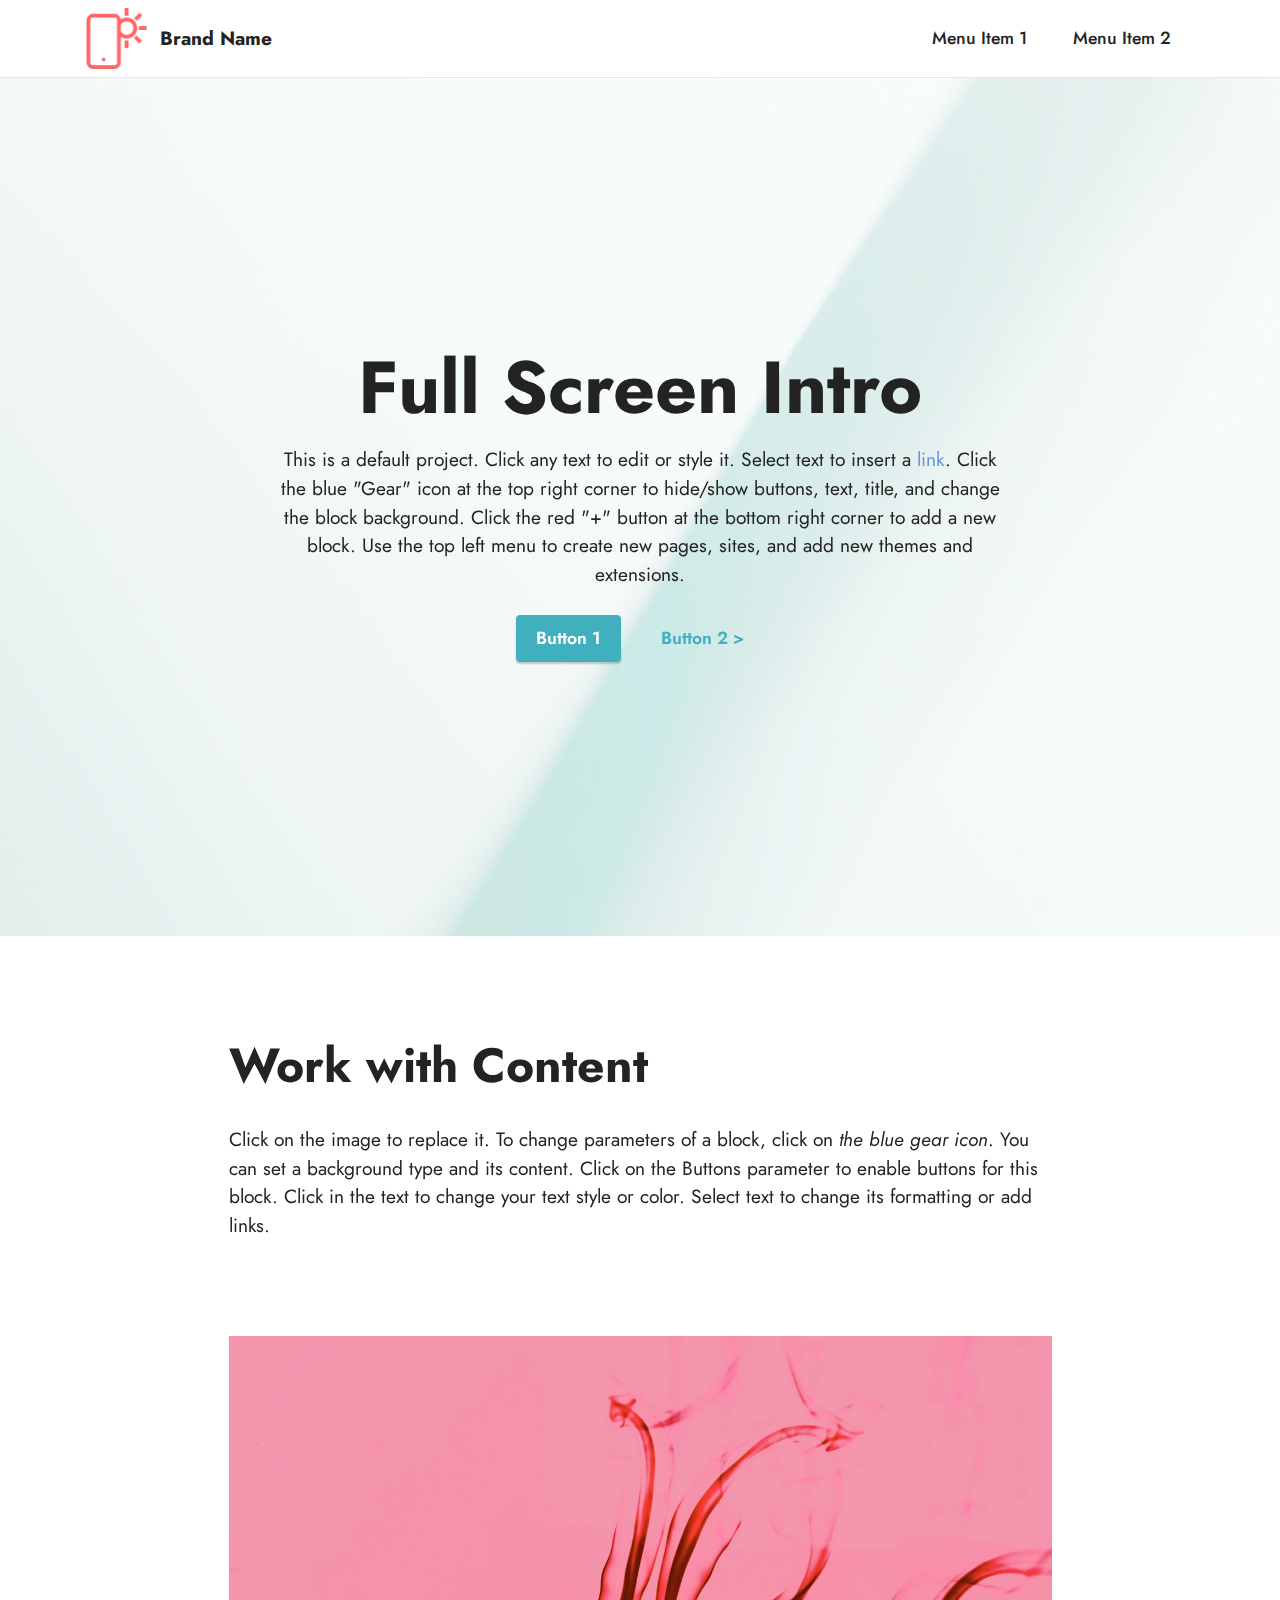
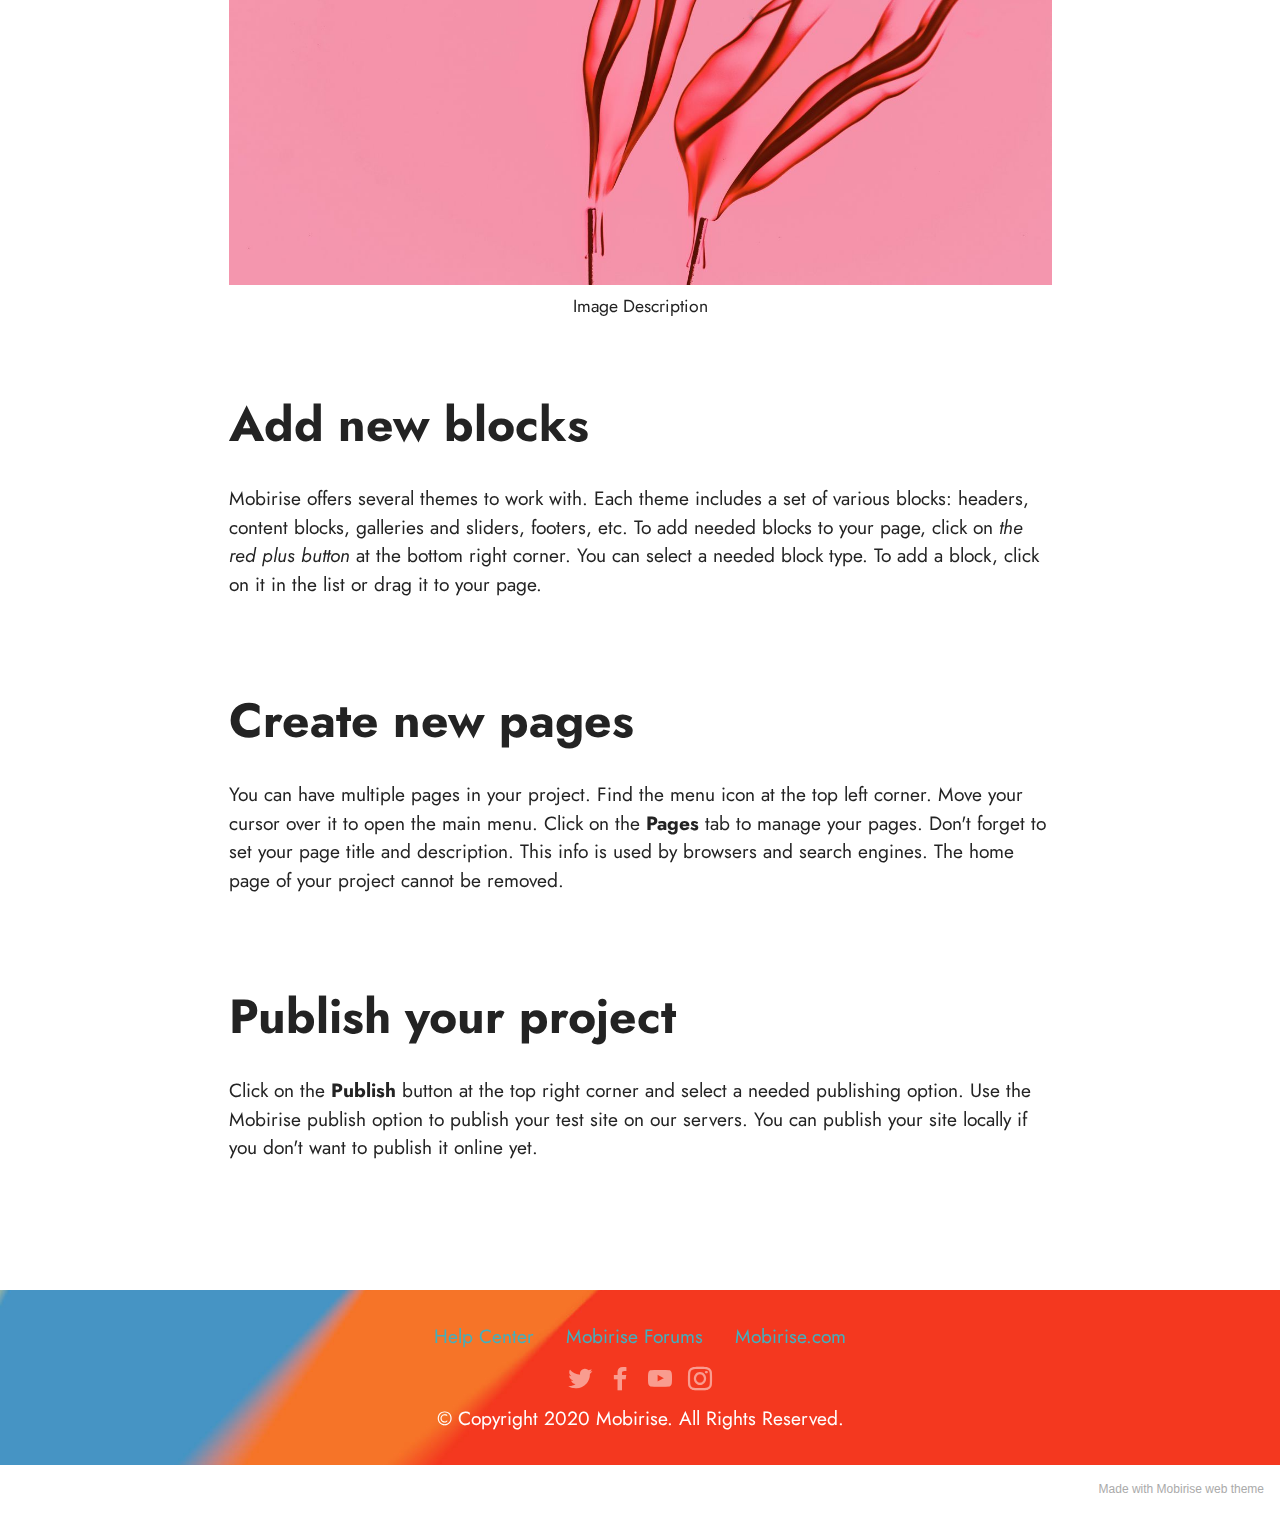
==== index.html @ 316ddb57 "1st" ====
<!DOCTYPE html>
<html  >
<head>
  <!-- Site made with Mobirise Website Builder v5.1.4, https://mobirise.com -->
  <meta charset="UTF-8">
  <meta http-equiv="X-UA-Compatible" content="IE=edge">
  <meta name="generator" content="Mobirise v5.1.4, mobirise.com">
  <meta name="viewport" content="width=device-width, initial-scale=1, minimum-scale=1">
  <link rel="shortcut icon" href="assets/images/logo.png" type="image/x-icon">
  <meta name="description" content="">
  
  
  <title>Home</title>
  <link rel="stylesheet" href="assets/tether/tether.min.css">
  <link rel="stylesheet" href="assets/bootstrap/css/bootstrap.min.css">
  <link rel="stylesheet" href="assets/bootstrap/css/bootstrap-grid.min.css">
  <link rel="stylesheet" href="assets/bootstrap/css/bootstrap-reboot.min.css">
  <link rel="stylesheet" href="assets/dropdown/css/style.css">
  <link rel="stylesheet" href="assets/socicon/css/styles.css">
  <link rel="stylesheet" href="assets/theme/css/style.css">
  <link rel="preload" as="style" href="assets/mobirise/css/mbr-additional.css"><link rel="stylesheet" href="assets/mobirise/css/mbr-additional.css" type="text/css">
  
  
  
  
</head>
<body>
  
  <section class="menu cid-s48OLK6784" once="menu" id="menu1-h">
    
    <nav class="navbar navbar-dropdown navbar-fixed-top navbar-expand-lg">
        <div class="container">
            <div class="navbar-brand">
                <span class="navbar-logo">
                    <a href="https://mobiri.se">
                        <img src="assets/images/logo.png" alt="Mobirise" style="height: 3.8rem;">
                    </a>
                </span>
                <span class="navbar-caption-wrap"><a class="navbar-caption text-black display-7" href="https://mobiri.se">Brand Name</a></span>
            </div>
            <button class="navbar-toggler" type="button" data-toggle="collapse" data-target="#navbarSupportedContent" aria-controls="navbarNavAltMarkup" aria-expanded="false" aria-label="Toggle navigation">
                <div class="hamburger">
                    <span></span>
                    <span></span>
                    <span></span>
                    <span></span>
                </div>
            </button>
            <div class="collapse navbar-collapse" id="navbarSupportedContent">
                <ul class="navbar-nav nav-dropdown nav-right" data-app-modern-menu="true"><li class="nav-item"><a class="nav-link link text-black display-4" href="https://mobirise.com">Menu Item 1</a></li>
                    <li class="nav-item"><a class="nav-link link text-black display-4" href="https://mobirise.com">
                            Menu Item 2</a></li></ul>
                
                
            </div>
        </div>
    </nav>

</section>

<section class="header1 cid-s48MCQYojq mbr-fullscreen mbr-parallax-background" id="header1-f">

    

    <div class="mbr-overlay" style="opacity: 0.8; background-color: rgb(255, 255, 255);"></div>

    <div class="align-center container">
        <div class="row justify-content-center">
            <div class="col-12 col-lg-8">
                <h1 class="mbr-section-title mbr-fonts-style mb-3 display-1"><strong>Full Screen Intro</strong></h1>
                
                <p class="mbr-text mbr-fonts-style display-7">This is a default project. Click any text to edit or style it. Select text to insert a <a href="http://mobirise.com">link</a>. Click the blue "Gear" icon at the top right corner to hide/show buttons, text, title, and change the block background. Click the red "+" button at the bottom right corner to add a new block. Use the top left menu to create new pages, sites, and add new themes and extensions.</p>
                <div class="mbr-section-btn mt-3"><a class="btn btn-success display-4" href="https://mobirise.com">Button 1</a> <a class="btn btn-success-outline display-4" href="https://mobirise.com">Button 2 &gt;</a></div>
            </div>
        </div>
    </div>
</section>

<section class="content1 cid-s48udlf8KU" id="content1-8">
    
    <div class="container">
        <div class="row justify-content-center">
            <div class="title col-12 col-md-9">
                <h3 class="mbr-section-title mbr-fonts-style align-center mb-4 display-2"><strong>Work with Content</strong></h3>
                <h4 class="mbr-section-subtitle align-center mbr-fonts-style mb-4 display-7">Click on the image to replace it. To change parameters of a block, click on <em>the blue gear icon</em>. You can set a background type and its content. Click on the Buttons parameter to enable buttons for this block. Click in the text to change your text style or color. Select text to change its formatting or add links.</h4>
                
            </div>
        </div>
    </div>
</section>

<section class="image3 cid-s48upRUlSD" id="image3-9">
    

    

    <div class="container">
        <div class="row justify-content-center">
            <div class="col-12 col-lg-9">
                <div class="image-wrapper">
                    <img src="assets/images/6.jpg" alt="Mobirise">
                    <p class="mbr-description mbr-fonts-style mt-2 align-center display-4">
                        Image Description</p>
                </div>
            </div>
        </div>
    </div>
</section>

<section class="content1 cid-s48vaXqeL6" id="content1-b">
    
    <div class="container">
        <div class="row justify-content-center">
            <div class="title col-12 col-md-9">
                <h3 class="mbr-section-title mbr-fonts-style align-center mb-4 display-2"><strong>Add new blocks</strong></h3>
                <h4 class="mbr-section-subtitle align-center mbr-fonts-style mb-4 display-7">Mobirise offers several themes to work with. Each theme includes a set of various blocks: headers, content blocks, galleries and sliders, footers, etc. To add needed blocks to your page, click on <em>the red plus button </em>at the bottom right corner. You can select a needed block type. To add a block, click on it in the list or drag it to your page.</h4>
                
            </div>
        </div>
    </div>
</section>

<section class="content1 cid-s48vnjULo4" id="content1-c">
    
    <div class="container">
        <div class="row justify-content-center">
            <div class="title col-12 col-md-9">
                <h3 class="mbr-section-title mbr-fonts-style align-center mb-4 display-2"><strong>Create new pages</strong></h3>
                <h4 class="mbr-section-subtitle align-center mbr-fonts-style mb-4 display-7">You can have multiple pages in your project. Find the menu icon at the top left corner. Move your cursor over it to open the main menu. Click on the <strong>Pages </strong>tab to manage your pages. Don't forget to set your page title and description. This info is used by browsers and search engines. The home page of your project cannot be removed.</h4>
                
            </div>
        </div>
    </div>
</section>

<section class="content1 cid-s48vrXhP0J" id="content1-d">
    
    <div class="container">
        <div class="row justify-content-center">
            <div class="title col-12 col-md-9">
                <h3 class="mbr-section-title mbr-fonts-style align-center mb-4 display-2"><strong>Publish your project
</strong></h3>
                <h4 class="mbr-section-subtitle align-center mbr-fonts-style mb-4 display-7">Click on the <strong>Publish </strong>button at the top right corner and select a needed publishing option. Use the Mobirise publish option to publish your test site on our servers. You can publish your site locally if you don't want to publish it online yet.</h4>
                
            </div>
        </div>
    </div>
</section>

<section class="footer3 cid-s48P1Icc8J" once="footers" id="footer3-i">

    

    

    <div class="container">
        <div class="media-container-row align-center mbr-white">
            <div class="row row-links">
                <ul class="foot-menu">
                    
                    
                    
                    
                    
                <li class="foot-menu-item mbr-fonts-style display-7"><a href="https://mobirise.com/help/" class="text-success">Help Center</a></li><li class="foot-menu-item mbr-fonts-style display-7"><a href="http://forums.mobirise.com/" class="text-success">Mobirise Forums</a></li><li class="foot-menu-item mbr-fonts-style display-7"><a href="https://mobirise.com/" class="text-success">Mobirise.com</a></li></ul>
            </div>
            <div class="row social-row">
                <div class="social-list align-right pb-2">
                    
                    
                    
                    
                    
                    
                <div class="soc-item">
                        <a href="https://twitter.com/mobirise" target="_blank">
                            <span class="socicon-twitter socicon mbr-iconfont mbr-iconfont-social"></span>
                        </a>
                    </div><div class="soc-item">
                        <a href="https://www.facebook.com/pages/Mobirise/1616226671953247" target="_blank">
                            <span class="socicon-facebook socicon mbr-iconfont mbr-iconfont-social"></span>
                        </a>
                    </div><div class="soc-item">
                        <a href="https://www.youtube.com/c/mobirise" target="_blank">
                            <span class="socicon-youtube socicon mbr-iconfont mbr-iconfont-social"></span>
                        </a>
                    </div><div class="soc-item">
                        <a href="https://instagram.com/mobirise" target="_blank">
                            <span class="mbr-iconfont mbr-iconfont-social socicon-instagram socicon"></span>
                        </a>
                    </div></div>
            </div>
            <div class="row row-copirayt">
                <p class="mbr-text mb-0 mbr-fonts-style mbr-white align-center display-7">
                    © Copyright 2020 Mobirise. All Rights Reserved.
                </p>
            </div>
        </div>
    </div>
</section><section style="background-color: #fff; font-family: -apple-system, BlinkMacSystemFont, 'Segoe UI', 'Roboto', 'Helvetica Neue', Arial, sans-serif; color:#aaa; font-size:12px; padding: 0; align-items: center; display: flex;"><a href="https://mobirise.site/d" style="flex: 1 1; height: 3rem; padding-left: 1rem;"></a><p style="flex: 0 0 auto; margin:0; padding-right:1rem;"><a href="https://mobirise.site/t" style="color:#aaa;">Made</a> with Mobirise web theme</p></section><script src="assets/web/assets/jquery/jquery.min.js"></script>  <script src="assets/popper/popper.min.js"></script>  <script src="assets/tether/tether.min.js"></script>  <script src="assets/bootstrap/js/bootstrap.min.js"></script>  <script src="assets/smoothscroll/smooth-scroll.js"></script>  <script src="assets/parallax/jarallax.min.js"></script>  <script src="assets/dropdown/js/nav-dropdown.js"></script>  <script src="assets/dropdown/js/navbar-dropdown.js"></script>  <script src="assets/touchswipe/jquery.touch-swipe.min.js"></script>  <script src="assets/theme/js/script.js"></script>  
  
  
</body>
</html>
---- assets/dropdown/css/style.css ----
.navbar-dropdown {
  left: 0;
  padding: 0;
  position: absolute;
  right: 0;
  top: 0;
  transition: all 0.45s ease;
  z-index: 1030;
  background: #282828; }
  .navbar-dropdown .navbar-logo {
    margin-right: 0.8rem;
    transition: margin 0.3s ease-in-out;
    vertical-align: middle; }
    .navbar-dropdown .navbar-logo img {
      height: 3.125rem;
      transition: all 0.3s ease-in-out; }
    .navbar-dropdown .navbar-logo.mbr-iconfont {
      font-size: 3.125rem;
      line-height: 3.125rem; }
  .navbar-dropdown .navbar-caption {
    font-weight: 700;
    white-space: normal;
    vertical-align: -4px;
    line-height: 3.125rem !important; }
    .navbar-dropdown .navbar-caption, .navbar-dropdown .navbar-caption:hover {
      color: inherit;
      text-decoration: none; }
  .navbar-dropdown .mbr-iconfont + .navbar-caption {
    vertical-align: -1px; }
  .navbar-dropdown.navbar-fixed-top {
    position: fixed; }
  .navbar-dropdown .navbar-brand span {
    vertical-align: -4px; }
  .navbar-dropdown.bg-color.transparent {
    background: none; }
  .navbar-dropdown.navbar-short .navbar-brand {
    padding: 0.625rem 0; }
    .navbar-dropdown.navbar-short .navbar-brand span {
      vertical-align: -1px; }
  .navbar-dropdown.navbar-short .navbar-caption {
    line-height: 2.375rem !important;
    vertical-align: -2px; }
  .navbar-dropdown.navbar-short .navbar-logo {
    margin-right: 0.5rem; }
    .navbar-dropdown.navbar-short .navbar-logo img {
      height: 2.375rem; }
    .navbar-dropdown.navbar-short .navbar-logo.mbr-iconfont {
      font-size: 2.375rem;
      line-height: 2.375rem; }
  .navbar-dropdown.navbar-short .mbr-table-cell {
    height: 3.625rem; }
  .navbar-dropdown .navbar-close {
    left: 0.6875rem;
    position: fixed;
    top: 0.75rem;
    z-index: 1000; }
  .navbar-dropdown .hamburger-icon {
    content: "";
    display: inline-block;
    vertical-align: middle;
    width: 16px;
    -webkit-box-shadow: 0 -6px 0 1px #282828,0 0 0 1px #282828,0 6px 0 1px #282828;
    -moz-box-shadow: 0 -6px 0 1px #282828,0 0 0 1px #282828,0 6px 0 1px #282828;
    box-shadow: 0 -6px 0 1px #282828,0 0 0 1px #282828,0 6px 0 1px #282828; }

.dropdown-menu .dropdown-toggle[data-toggle="dropdown-submenu"]::after {
  border-bottom: 0.35em solid transparent;
  border-left: 0.35em solid;
  border-right: 0;
  border-top: 0.35em solid transparent;
  margin-left: 0.3rem; }

.dropdown-menu .dropdown-item:focus {
  outline: 0; }

.nav-dropdown {
  font-size: 0.75rem;
  font-weight: 500;
  height: auto !important; }
  .nav-dropdown .nav-btn {
    padding-left: 1rem; }
  .nav-dropdown .link {
    margin: .667em 1.667em;
    font-weight: 500;
    padding: 0;
    transition: color .2s ease-in-out; }
    .nav-dropdown .link.dropdown-toggle {
      margin-right: 2.583em; }
      .nav-dropdown .link.dropdown-toggle::after {
        margin-left: .25rem;
        border-top: 0.35em solid;
        border-right: 0.35em solid transparent;
        border-left: 0.35em solid transparent;
        border-bottom: 0; }
      .nav-dropdown .link.dropdown-toggle[aria-expanded="true"] {
        margin: 0;
        padding: 0.667em 3.263em  0.667em 1.667em; }
  .nav-dropdown .link::after,
  .nav-dropdown .dropdown-item::after {
    color: inherit; }
  .nav-dropdown .btn {
    font-size: 0.75rem;
    font-weight: 700;
    letter-spacing: 0;
    margin-bottom: 0;
    padding-left: 1.25rem;
    padding-right: 1.25rem; }
  .nav-dropdown .dropdown-menu {
    border-radius: 0;
    border: 0;
    left: 0;
    margin: 0;
    padding-bottom: 1.25rem;
    padding-top: 1.25rem;
    position: relative; }
  .nav-dropdown .dropdown-submenu {
    margin-left: 0.125rem;
    top: 0; }
  .nav-dropdown .dropdown-item {
    font-weight: 500;
    line-height: 2;
    padding: 0.3846em 4.615em 0.3846em 1.5385em;
    position: relative;
    transition: color .2s ease-in-out, background-color .2s ease-in-out; }
    .nav-dropdown .dropdown-item::after {
      margin-top: -0.3077em;
      position: absolute;
      right: 1.1538em;
      top: 50%; }
    .nav-dropdown .dropdown-item:focus, .nav-dropdown .dropdown-item:hover {
      background: none; }

@media (max-width: 767px) {
  .nav-dropdown.navbar-toggleable-sm {
    bottom: 0;
    display: none;
    left: 0;
    overflow-x: hidden;
    position: fixed;
    top: 0;
    transform: translateX(-100%);
    -ms-transform: translateX(-100%);
    -webkit-transform: translateX(-100%);
    width: 18.75rem;
    z-index: 999; } }
.nav-dropdown.navbar-toggleable-xl {
  bottom: 0;
  display: none;
  left: 0;
  overflow-x: hidden;
  position: fixed;
  top: 0;
  transform: translateX(-100%);
  -ms-transform: translateX(-100%);
  -webkit-transform: translateX(-100%);
  width: 18.75rem;
  z-index: 999; }

.nav-dropdown-sm {
  display: block !important;
  overflow-x: hidden;
  overflow: auto;
  padding-top: 3.875rem; }
  .nav-dropdown-sm::after {
    content: "";
    display: block;
    height: 3rem;
    width: 100%; }
  .nav-dropdown-sm.collapse.in ~ .navbar-close {
    display: block !important; }
  .nav-dropdown-sm.collapsing, .nav-dropdown-sm.collapse.in {
    transform: translateX(0);
    -ms-transform: translateX(0);
    -webkit-transform: translateX(0);
    transition: all 0.25s ease-out;
    -webkit-transition: all 0.25s ease-out;
    background: #282828; }
  .nav-dropdown-sm.collapsing[aria-expanded="false"] {
    transform: translateX(-100%);
    -ms-transform: translateX(-100%);
    -webkit-transform: translateX(-100%); }
  .nav-dropdown-sm .nav-item {
    display: block;
    margin-left: 0 !important;
    padding-left: 0; }
  .nav-dropdown-sm .link,
  .nav-dropdown-sm .dropdown-item {
    border-top: 1px dotted rgba(255, 255, 255, 0.1);
    font-size: 0.8125rem;
    line-height: 1.6;
    margin: 0 !important;
    padding: 0.875rem 2.4rem 0.875rem 1.5625rem !important;
    position: relative;
    white-space: normal; }
    .nav-dropdown-sm .link:focus, .nav-dropdown-sm .link:hover,
    .nav-dropdown-sm .dropdown-item:focus,
    .nav-dropdown-sm .dropdown-item:hover {
      background: rgba(0, 0, 0, 0.2) !important;
      color: #c0a375; }
  .nav-dropdown-sm .nav-btn {
    position: relative;
    padding: 1.5625rem 1.5625rem 0 1.5625rem; }
    .nav-dropdown-sm .nav-btn::before {
      border-top: 1px dotted rgba(255, 255, 255, 0.1);
      content: "";
      left: 0;
      position: absolute;
      top: 0;
      width: 100%; }
    .nav-dropdown-sm .nav-btn + .nav-btn {
      padding-top: 0.625rem; }
      .nav-dropdown-sm .nav-btn + .nav-btn::before {
        display: none; }
  .nav-dropdown-sm .btn {
    padding: 0.625rem 0; }
  .nav-dropdown-sm .dropdown-toggle[data-toggle="dropdown-submenu"]::after {
    margin-left: .25rem;
    border-top: 0.35em solid;
    border-right: 0.35em solid transparent;
    border-left: 0.35em solid transparent;
    border-bottom: 0; }
  .nav-dropdown-sm .dropdown-toggle[data-toggle="dropdown-submenu"][aria-expanded="true"]::after {
    border-top: 0;
    border-right: 0.35em solid transparent;
    border-left: 0.35em solid transparent;
    border-bottom: 0.35em solid; }
  .nav-dropdown-sm .dropdown-menu {
    margin: 0;
    padding: 0;
    position: relative;
    top: 0;
    left: 0;
    width: 100%;
    border: 0;
    float: none;
    border-radius: 0;
    background: none; }
  .nav-dropdown-sm .dropdown-submenu {
    left: 100%;
    margin-left: 0.125rem;
    margin-top: -1.25rem;
    top: 0; }

.navbar-toggleable-sm .nav-dropdown .dropdown-menu {
  position: absolute; }

.navbar-toggleable-sm .nav-dropdown .dropdown-submenu {
  left: 100%;
  margin-left: 0.125rem;
  margin-top: -1.25rem;
  top: 0; }

.navbar-toggleable-sm.opened .nav-dropdown .dropdown-menu {
  position: relative; }

.navbar-toggleable-sm.opened .nav-dropdown .dropdown-submenu {
  left: 0;
  margin-left: 00rem;
  margin-top: 0rem;
  top: 0; }

.is-builder .nav-dropdown.collapsing {
  transition: none !important; }

/*# sourceMappingURL=style.css.map */
---- assets/socicon/css/styles.css ----
@charset "UTF-8";

@font-face {
  font-family: 'Socicon';
  src:  url('../fonts/socicon.eot');
  src:  url('../fonts/socicon.eot?#iefix') format('embedded-opentype'),
    url('../fonts/socicon.woff2') format('woff2'),
    url('../fonts/socicon.ttf') format('truetype'),
    url('../fonts/socicon.woff') format('woff'),
    url('../fonts/socicon.svg#socicon') format('svg');
  font-weight: normal;
  font-style: normal;
}

[data-icon]:before {
  font-family: "socicon" !important;
  content: attr(data-icon);
  font-style: normal !important;
  font-weight: normal !important;
  font-variant: normal !important;
  text-transform: none !important;
  speak: none;
  line-height: 1;
  -webkit-font-smoothing: antialiased;
  -moz-osx-font-smoothing: grayscale;
}

[class^="socicon-"], [class*=" socicon-"] {
  /* use !important to prevent issues with browser extensions that change fonts */
  font-family: 'Socicon' !important;
  speak: none;
  font-style: normal;
  font-weight: normal;
  font-variant: normal;
  text-transform: none;
  line-height: 1;

  /* Better Font Rendering =========== */
  -webkit-font-smoothing: antialiased;
  -moz-osx-font-smoothing: grayscale;
}

.socicon-eitaa:before {
  content: "\e97c";
}
.socicon-soroush:before {
  content: "\e97d";
}
.socicon-bale:before {
  content: "\e97e";
}
.socicon-zazzle:before {
  content: "\e97b";
}
.socicon-society6:before {
  content: "\e97a";
}
.socicon-redbubble:before {
  content: "\e979";
}
.socicon-avvo:before {
  content: "\e978";
}
.socicon-stitcher:before {
  content: "\e977";
}
.socicon-googlehangouts:before {
  content: "\e974";
}
.socicon-dlive:before {
  content: "\e975";
}
.socicon-vsco:before {
  content: "\e976";
}
.socicon-flipboard:before {
  content: "\e973";
}
.socicon-ubuntu:before {
  content: "\e958";
}
.socicon-artstation:before {
  content: "\e959";
}
.socicon-invision:before {
  content: "\e95a";
}
.socicon-torial:before {
  content: "\e95b";
}
.socicon-collectorz:before {
  content: "\e95c";
}
.socicon-seenthis:before {
  content: "\e95d";
}
.socicon-googleplaymusic:before {
  content: "\e95e";
}
.socicon-debian:before {
  content: "\e95f";
}
.socicon-filmfreeway:before {
  content: "\e960";
}
.socicon-gnome:before {
  content: "\e961";
}
.socicon-itchio:before {
  content: "\e962";
}
.socicon-jamendo:before {
  content: "\e963";
}
.socicon-mix:before {
  content: "\e964";
}
.socicon-sharepoint:before {
  content: "\e965";
}
.socicon-tinder:before {
  content: "\e966";
}
.socicon-windguru:before {
  content: "\e967";
}
.socicon-cdbaby:before {
  content: "\e968";
}
.socicon-elementaryos:before {
  content: "\e969";
}
.socicon-stage32:before {
  content: "\e96a";
}
.socicon-tiktok:before {
  content: "\e96b";
}
.socicon-gitter:before {
  content: "\e96c";
}
.socicon-letterboxd:before {
  content: "\e96d";
}
.socicon-threema:before {
  content: "\e96e";
}
.socicon-splice:before {
  content: "\e96f";
}
.socicon-metapop:before {
  content: "\e970";
}
.socicon-naver:before {
  content: "\e971";
}
.socicon-remote:before {
  content: "\e972";
}
.socicon-internet:before {
  content: "\e957";
}
.socicon-moddb:before {
  content: "\e94b";
}
.socicon-indiedb:before {
  content: "\e94c";
}
.socicon-traxsource:before {
  content: "\e94d";
}
.socicon-gamefor:before {
  content: "\e94e";
}
.socicon-pixiv:before {
  content: "\e94f";
}
.socicon-myanimelist:before {
  content: "\e950";
}
.socicon-blackberry:before {
  content: "\e951";
}
.socicon-wickr:before {
  content: "\e952";
}
.socicon-spip:before {
  content: "\e953";
}
.socicon-napster:before {
  content: "\e954";
}
.socicon-beatport:before {
  content: "\e955";
}
.socicon-hackerone:before {
  content: "\e956";
}
.socicon-hackernews:before {
  content: "\e946";
}
.socicon-smashwords:before {
  content: "\e947";
}
.socicon-kobo:before {
  content: "\e948";
}
.socicon-bookbub:before {
  content: "\e949";
}
.socicon-mailru:before {
  content: "\e94a";
}
.socicon-gitlab:before {
  content: "\e945";
}
.socicon-instructables:before {
  content: "\e944";
}
.socicon-portfolio:before {
  content: "\e943";
}
.socicon-codered:before {
  content: "\e940";
}
.socicon-origin:before {
  content: "\e941";
}
.socicon-nextdoor:before {
  content: "\e942";
}
.socicon-udemy:before {
  content: "\e93f";
}
.socicon-livemaster:before {
  content: "\e93e";
}
.socicon-crunchbase:before {
  content: "\e93b";
}
.socicon-homefy:before {
  content: "\e93c";
}
.socicon-calendly:before {
  content: "\e93d";
}
.socicon-realtor:before {
  content: "\e90f";
}
.socicon-tidal:before {
  content: "\e910";
}
.socicon-qobuz:before {
  content: "\e911";
}
.socicon-natgeo:before {
  content: "\e912";
}
.socicon-mastodon:before {
  content: "\e913";
}
.socicon-unsplash:before {
  content: "\e914";
}
.socicon-homeadvisor:before {
  content: "\e915";
}
.socicon-angieslist:before {
  content: "\e916";
}
.socicon-codepen:before {
  content: "\e917";
}
.socicon-slack:before {
  content: "\e918";
}
.socicon-openaigym:before {
  content: "\e919";
}
.socicon-logmein:before {
  content: "\e91a";
}
.socicon-fiverr:before {
  content: "\e91b";
}
.socicon-gotomeeting:before {
  content: "\e91c";
}
.socicon-aliexpress:before {
  content: "\e91d";
}
.socicon-guru:before {
  content: "\e91e";
}
.socicon-appstore:before {
  content: "\e91f";
}
.socicon-homes:before {
  content: "\e920";
}
.socicon-zoom:before {
  content: "\e921";
}
.socicon-alibaba:before {
  content: "\e922";
}
.socicon-craigslist:before {
  content: "\e923";
}
.socicon-wix:before {
  content: "\e924";
}
.socicon-redfin:before {
  content: "\e925";
}
.socicon-googlecalendar:before {
  content: "\e926";
}
.socicon-shopify:before {
  content: "\e927";
}
.socicon-freelancer:before {
  content: "\e928";
}
.socicon-seedrs:before {
  content: "\e929";
}
.socicon-bing:before {
  content: "\e92a";
}
.socicon-doodle:before {
  content: "\e92b";
}
.socicon-bonanza:before {
  content: "\e92c";
}
.socicon-squarespace:before {
  content: "\e92d";
}
.socicon-toptal:before {
  content: "\e92e";
}
.socicon-gust:before {
  content: "\e92f";
}
.socicon-ask:before {
  content: "\e930";
}
.socicon-trulia:before {
  content: "\e931";
}
.socicon-loomly:before {
  content: "\e932";
}
.socicon-ghost:before {
  content: "\e933";
}
.socicon-upwork:before {
  content: "\e934";
}
.socicon-fundable:before {
  content: "\e935";
}
.socicon-booking:before {
  content: "\e936";
}
.socicon-googlemaps:before {
  content: "\e937";
}
.socicon-zillow:before {
  content: "\e938";
}
.socicon-niconico:before {
  content: "\e939";
}
.socicon-toneden:before {
  content: "\e93a";
}
.socicon-augment:before {
  content: "\e908";
}
.socicon-bitbucket:before {
  content: "\e909";
}
.socicon-fyuse:before {
  content: "\e90a";
}
.socicon-yt-gaming:before {
  content: "\e90b";
}
.socicon-sketchfab:before {
  content: "\e90c";
}
.socicon-mobcrush:before {
  content: "\e90d";
}
.socicon-microsoft:before {
  content: "\e90e";
}
.socicon-pandora:before {
  content: "\e907";
}
.socicon-messenger:before {
  content: "\e906";
}
.socicon-gamewisp:before {
  content: "\e905";
}
.socicon-bloglovin:before {
  content: "\e904";
}
.socicon-tunein:before {
  content: "\e903";
}
.socicon-gamejolt:before {
  content: "\e901";
}
.socicon-trello:before {
  content: "\e902";
}
.socicon-spreadshirt:before {
  content: "\e900";
}
.socicon-500px:before {
  content: "\e000";
}
.socicon-8tracks:before {
  content: "\e001";
}
.socicon-airbnb:before {
  content: "\e002";
}
.socicon-alliance:before {
  content: "\e003";
}
.socicon-amazon:before {
  content: "\e004";
}
.socicon-amplement:before {
  content: "\e005";
}
.socicon-android:before {
  content: "\e006";
}
.socicon-angellist:before {
  content: "\e007";
}
.socicon-apple:before {
  content: "\e008";
}
.socicon-appnet:before {
  content: "\e009";
}
.socicon-baidu:before {
  content: "\e00a";
}
.socicon-bandcamp:before {
  content: "\e00b";
}
.socicon-battlenet:before {
  content: "\e00c";
}
.socicon-mixer:before {
  content: "\e00d";
}
.socicon-bebee:before {
  content: "\e00e";
}
.socicon-bebo:before {
  content: "\e00f";
}
.socicon-behance:before {
  content: "\e010";
}
.socicon-blizzard:before {
  content: "\e011";
}
.socicon-blogger:before {
  content: "\e012";
}
.socicon-buffer:before {
  content: "\e013";
}
.socicon-chrome:before {
  content: "\e014";
}
.socicon-coderwall:before {
  content: "\e015";
}
.socicon-curse:before {
  content: "\e016";
}
.socicon-dailymotion:before {
  content: "\e017";
}
.socicon-deezer:before {
  content: "\e018";
}
.socicon-delicious:before {
  content: "\e019";
}
.socicon-deviantart:before {
  content: "\e01a";
}
.socicon-diablo:before {
  content: "\e01b";
}
.socicon-digg:before {
  content: "\e01c";
}
.socicon-discord:before {
  content: "\e01d";
}
.socicon-disqus:before {
  content: "\e01e";
}
.socicon-douban:before {
  content: "\e01f";
}
.socicon-draugiem:before {
  content: "\e020";
}
.socicon-dribbble:before {
  content: "\e021";
}
.socicon-drupal:before {
  content: "\e022";
}
.socicon-ebay:before {
  content: "\e023";
}
.socicon-ello:before {
  content: "\e024";
}
.socicon-endomodo:before {
  content: "\e025";
}
.socicon-envato:before {
  content: "\e026";
}
.socicon-etsy:before {
  content: "\e027";
}
.socicon-facebook:before {
  content: "\e028";
}
.socicon-feedburner:before {
  content: "\e029";
}
.socicon-filmweb:before {
  content: "\e02a";
}
.socicon-firefox:before {
  content: "\e02b";
}
.socicon-flattr:before {
  content: "\e02c";
}
.socicon-flickr:before {
  content: "\e02d";
}
.socicon-formulr:before {
  content: "\e02e";
}
.socicon-forrst:before {
  content: "\e02f";
}
.socicon-foursquare:before {
  content: "\e030";
}
.socicon-friendfeed:before {
  content: "\e031";
}
.socicon-github:before {
  content: "\e032";
}
.socicon-goodreads:before {
  content: "\e033";
}
.socicon-google:before {
  content: "\e034";
}
.socicon-googlescholar:before {
  content: "\e035";
}
.socicon-googlegroups:before {
  content: "\e036";
}
.socicon-googlephotos:before {
  content: "\e037";
}
.socicon-googleplus:before {
  content: "\e038";
}
.socicon-grooveshark:before {
  content: "\e039";
}
.socicon-hackerrank:before {
  content: "\e03a";
}
.socicon-hearthstone:before {
  content: "\e03b";
}
.socicon-hellocoton:before {
  content: "\e03c";
}
.socicon-heroes:before {
  content: "\e03d";
}
.socicon-smashcast:before {
  content: "\e03e";
}
.socicon-horde:before {
  content: "\e03f";
}
.socicon-houzz:before {
  content: "\e040";
}
.socicon-icq:before {
  content: "\e041";
}
.socicon-identica:before {
  content: "\e042";
}
.socicon-imdb:before {
  content: "\e043";
}
.socicon-instagram:before {
  content: "\e044";
}
.socicon-issuu:before {
  content: "\e045";
}
.socicon-istock:before {
  content: "\e046";
}
.socicon-itunes:before {
  content: "\e047";
}
.socicon-keybase:before {
  content: "\e048";
}
.socicon-lanyrd:before {
  content: "\e049";
}
.socicon-lastfm:before {
  content: "\e04a";
}
.socicon-line:before {
  content: "\e04b";
}
.socicon-linkedin:before {
  content: "\e04c";
}
.socicon-livejournal:before {
  content: "\e04d";
}
.socicon-lyft:before {
  content: "\e04e";
}
.socicon-macos:before {
  content: "\e04f";
}
.socicon-mail:before {
  content: "\e050";
}
.socicon-medium:before {
  content: "\e051";
}
.socicon-meetup:before {
  content: "\e052";
}
.socicon-mixcloud:before {
  content: "\e053";
}
.socicon-modelmayhem:before {
  content: "\e054";
}
.socicon-mumble:before {
  content: "\e055";
}
.socicon-myspace:before {
  content: "\e056";
}
.socicon-newsvine:before {
  content: "\e057";
}
.socicon-nintendo:before {
  content: "\e058";
}
.socicon-npm:before {
  content: "\e059";
}
.socicon-odnoklassniki:before {
  content: "\e05a";
}
.socicon-openid:before {
  content: "\e05b";
}
.socicon-opera:before {
  content: "\e05c";
}
.socicon-outlook:before {
  content: "\e05d";
}
.socicon-overwatch:before {
  content: "\e05e";
}
.socicon-patreon:before {
  content: "\e05f";
}
.socicon-paypal:before {
  content: "\e060";
}
.socicon-periscope:before {
  content: "\e061";
}
.socicon-persona:before {
  content: "\e062";
}
.socicon-pinterest:before {
  content: "\e063";
}
.socicon-play:before {
  content: "\e064";
}
.socicon-player:before {
  content: "\e065";
}
.socicon-playstation:before {
  content: "\e066";
}
.socicon-pocket:before {
  content: "\e067";
}
.socicon-qq:before {
  content: "\e068";
}
.socicon-quora:before {
  content: "\e069";
}
.socicon-raidcall:before {
  content: "\e06a";
}
.socicon-ravelry:before {
  content: "\e06b";
}
.socicon-reddit:before {
  content: "\e06c";
}
.socicon-renren:before {
  content: "\e06d";
}
.socicon-researchgate:before {
  content: "\e06e";
}
.socicon-residentadvisor:before {
  content: "\e06f";
}
.socicon-reverbnation:before {
  content: "\e070";
}
.socicon-rss:before {
  content: "\e071";
}
.socicon-sharethis:before {
  content: "\e072";
}
.socicon-skype:before {
  content: "\e073";
}
.socicon-slideshare:before {
  content: "\e074";
}
.socicon-smugmug:before {
  content: "\e075";
}
.socicon-snapchat:before {
  content: "\e076";
}
.socicon-songkick:before {
  content: "\e077";
}
.socicon-soundcloud:before {
  content: "\e078";
}
.socicon-spotify:before {
  content: "\e079";
}
.socicon-stackexchange:before {
  content: "\e07a";
}
.socicon-stackoverflow:before {
  content: "\e07b";
}
.socicon-starcraft:before {
  content: "\e07c";
}
.socicon-stayfriends:before {
  content: "\e07d";
}
.socicon-steam:before {
  content: "\e07e";
}
.socicon-storehouse:before {
  content: "\e07f";
}
.socicon-strava:before {
  content: "\e080";
}
.socicon-streamjar:before {
  content: "\e081";
}
.socicon-stumbleupon:before {
  content: "\e082";
}
.socicon-swarm:before {
  content: "\e083";
}
.socicon-teamspeak:before {
  content: "\e084";
}
.socicon-teamviewer:before {
  content: "\e085";
}
.socicon-technorati:before {
  content: "\e086";
}
.socicon-telegram:before {
  content: "\e087";
}
.socicon-tripadvisor:before {
  content: "\e088";
}
.socicon-tripit:before {
  content: "\e089";
}
.socicon-triplej:before {
  content: "\e08a";
}
.socicon-tumblr:before {
  content: "\e08b";
}
.socicon-twitch:before {
  content: "\e08c";
}
.socicon-twitter:before {
  content: "\e08d";
}
.socicon-uber:before {
  content: "\e08e";
}
.socicon-ventrilo:before {
  content: "\e08f";
}
.socicon-viadeo:before {
  content: "\e090";
}
.socicon-viber:before {
  content: "\e091";
}
.socicon-viewbug:before {
  content: "\e092";
}
.socicon-vimeo:before {
  content: "\e093";
}
.socicon-vine:before {
  content: "\e094";
}
.socicon-vkontakte:before {
  content: "\e095";
}
.socicon-warcraft:before {
  content: "\e096";
}
.socicon-wechat:before {
  content: "\e097";
}
.socicon-weibo:before {
  content: "\e098";
}
.socicon-whatsapp:before {
  content: "\e099";
}
.socicon-wikipedia:before {
  content: "\e09a";
}
.socicon-windows:before {
  content: "\e09b";
}
.socicon-wordpress:before {
  content: "\e09c";
}
.socicon-wykop:before {
  content: "\e09d";
}
.socicon-xbox:before {
  content: "\e09e";
}
.socicon-xing:before {
  content: "\e09f";
}
.socicon-yahoo:before {
  content: "\e0a0";
}
.socicon-yammer:before {
  content: "\e0a1";
}
.socicon-yandex:before {
  content: "\e0a2";
}
.socicon-yelp:before {
  content: "\e0a3";
}
.socicon-younow:before {
  content: "\e0a4";
}
.socicon-youtube:before {
  content: "\e0a5";
}
.socicon-zapier:before {
  content: "\e0a6";
}
.socicon-zerply:before {
  content: "\e0a7";
}
.socicon-zomato:before {
  content: "\e0a8";
}
.socicon-zynga:before {
  content: "\e0a9";
}
---- assets/theme/css/style.css ----
section {
  background-color: #ffffff;
}

body {
  font-style: normal;
  line-height: 1.5;
  font-weight: 400;
  color: #232323;
  position: relative;
}

section,
.container,
.container-fluid {
  position: relative;
  word-wrap: break-word;
}

a.mbr-iconfont:hover {
  text-decoration: none;
}

.article .lead p,
.article .lead ul,
.article .lead ol,
.article .lead pre,
.article .lead blockquote {
  margin-bottom: 0;
}

a {
  font-style: normal;
  font-weight: 400;
  cursor: pointer;
}

a, a:hover {
  text-decoration: none;
}

.mbr-section-title {
  font-style: normal;
  line-height: 1.3;
}

.mbr-section-subtitle {
  line-height: 1.3;
}

.mbr-text {
  font-style: normal;
  line-height: 1.7;
}

h1,
h2,
h3,
h4,
h5,
h6,
.display-1,
.display-2,
.display-4,
.display-5,
.display-7,
span,
p,
a {
  line-height: 1;
  word-break: break-word;
  word-wrap: break-word;
  font-weight: 400;
}

b,
strong {
  font-weight: bold;
}

input:-webkit-autofill, input:-webkit-autofill:hover, input:-webkit-autofill:focus, input:-webkit-autofill:active {
  transition-delay: 9999s;
  transition-property: background-color, color;
}

textarea[type="hidden"] {
  display: none;
}

section {
  background-position: 50% 50%;
  background-repeat: no-repeat;
  background-size: cover;
}

section .mbr-background-video,
section .mbr-background-video-preview {
  position: absolute;
  bottom: 0;
  left: 0;
  right: 0;
  top: 0;
}

.hidden {
  visibility: hidden;
}

.mbr-z-index20 {
  z-index: 20;
}

/*! Base colors */
.mbr-white {
  color: #ffffff;
}

.mbr-black {
  color: #111111;
}

.mbr-bg-white {
  background-color: #ffffff;
}

.mbr-bg-black {
  background-color: #000000;
}

/*! Text-aligns */
.align-left {
  text-align: left;
}

.align-center {
  text-align: center;
}

.align-right {
  text-align: right;
}

/*! Font-weight  */
.mbr-light {
  font-weight: 300;
}

.mbr-regular {
  font-weight: 400;
}

.mbr-semibold {
  font-weight: 500;
}

.mbr-bold {
  font-weight: 700;
}

/*! Media  */
.media-content {
  flex-basis: 100%;
}

.media-container-row {
  display: flex;
  flex-direction: row;
  flex-wrap: wrap;
  justify-content: center;
  align-content: center;
  align-items: start;
}

.media-container-row .media-size-item {
  width: 400px;
}

.media-container-column {
  display: flex;
  flex-direction: column;
  flex-wrap: wrap;
  justify-content: center;
  align-content: center;
  align-items: stretch;
}

.media-container-column > * {
  width: 100%;
}

@media (min-width: 992px) {
  .media-container-row {
    flex-wrap: nowrap;
  }
}

figure {
  margin-bottom: 0;
  overflow: hidden;
}

figure[mbr-media-size] {
  transition: width 0.1s;
}

img,
iframe {
  display: block;
  width: 100%;
}

.card {
  background-color: transparent;
  border: none;
}

.card-box {
  width: 100%;
}

.card-img {
  text-align: center;
  flex-shrink: 0;
  -webkit-flex-shrink: 0;
}

.media {
  max-width: 100%;
  margin: 0 auto;
}

.mbr-figure {
  align-self: center;
}

.media-container > div {
  max-width: 100%;
}

.mbr-figure img,
.card-img img {
  width: 100%;
}

@media (max-width: 991px) {
  .media-size-item {
    width: auto !important;
  }
  .media {
    width: auto;
  }
  .mbr-figure {
    width: 100% !important;
  }
}

/*! Buttons */
.mbr-section-btn {
  margin-left: -0.6rem;
  margin-right: -0.6rem;
  font-size: 0;
}

.btn {
  font-weight: 600;
  border-width: 1px;
  font-style: normal;
  margin: 0.6rem 0.6rem;
  white-space: normal;
  transition: all 0.2s ease-in-out;
  display: inline-flex;
  align-items: center;
  justify-content: center;
  word-break: break-word;
}

.btn-sm {
  font-weight: 600;
  letter-spacing: 0px;
  transition: all 0.3s ease-in-out;
}

.btn-md {
  font-weight: 600;
  letter-spacing: 0px;
  transition: all 0.3s ease-in-out;
}

.btn-lg {
  font-weight: 600;
  letter-spacing: 0px;
  transition: all 0.3s ease-in-out;
}

.btn-form {
  margin: 0;
}

.btn-form:hover {
  cursor: pointer;
}

nav .mbr-section-btn {
  margin-left: 0rem;
  margin-right: 0rem;
}

/*! Btn icon margin */
.btn .mbr-iconfont,
.btn.btn-sm .mbr-iconfont {
  order: 1;
  cursor: pointer;
  margin-left: 0.5rem;
  vertical-align: sub;
}

.btn.btn-md .mbr-iconfont,
.btn.btn-md .mbr-iconfont {
  margin-left: 0.8rem;
}

.mbr-regular {
  font-weight: 400;
}

.mbr-semibold {
  font-weight: 500;
}

.mbr-bold {
  font-weight: 700;
}

[type="submit"] {
  -webkit-appearance: none;
}

/*! Full-screen */
.mbr-fullscreen .mbr-overlay {
  min-height: 100vh;
}

.mbr-fullscreen {
  display: flex;
  display: -moz-flex;
  display: -ms-flex;
  display: -o-flex;
  align-items: center;
  min-height: 100vh;
  padding-top: 3rem;
  padding-bottom: 3rem;
}

/*! Map */
.map {
  height: 25rem;
  position: relative;
}

.map iframe {
  width: 100%;
  height: 100%;
}

/*! Scroll to top arrow */
.mbr-arrow-up {
  bottom: 25px;
  right: 90px;
  position: fixed;
  text-align: right;
  z-index: 5000;
  color: #ffffff;
  font-size: 32px;
}

.mbr-arrow-up a {
  background: rgba(0, 0, 0, 0.2);
  border-radius: 50%;
  color: #fff;
  display: inline-block;
  height: 60px;
  width: 60px;
  outline-style: none !important;
  position: relative;
  text-decoration: none;
  transition: all 0.3s ease-in-out;
  cursor: pointer;
  text-align: center;
}

.mbr-arrow-up a:hover {
  background-color: rgba(0, 0, 0, 0.4);
}

.mbr-arrow-up a i {
  line-height: 60px;
}

.mbr-arrow-up-icon {
  display: block;
  color: #fff;
}

.mbr-arrow-up-icon::before {
  content: "\203a";
  display: inline-block;
  font-family: serif;
  font-size: 32px;
  line-height: 1;
  font-style: normal;
  position: relative;
  top: 6px;
  left: -4px;
  -webkit-transform: rotate(-90deg);
          transform: rotate(-90deg);
}

/*! Arrow Down */
.mbr-arrow {
  position: absolute;
  bottom: 45px;
  left: 50%;
  width: 60px;
  height: 60px;
  cursor: pointer;
  background-color: rgba(80, 80, 80, 0.5);
  border-radius: 50%;
  -webkit-transform: translateX(-50%);
          transform: translateX(-50%);
}

@media (max-width: 767px) {
  .mbr-arrow {
    display: none;
  }
}

.mbr-arrow > a {
  display: inline-block;
  text-decoration: none;
  outline-style: none;
  -webkit-animation: arrowdown 1.7s ease-in-out infinite;
          animation: arrowdown 1.7s ease-in-out infinite;
  color: #ffffff;
}

.mbr-arrow > a > i {
  position: absolute;
  top: -2px;
  left: 15px;
  font-size: 2rem;
}

#scrollToTop a i::before {
  content: "";
  position: absolute;
  display: block;
  border-bottom: 3px solid #fff;
  border-left: 3px solid #fff;
  width: 40%;
  height: 40%;
  left: 50%;
  top: 50%;
  -webkit-transform: rotate(135deg);
  transform: translateY(-30%) translateX(-50%) rotate(135deg);
}

@keyframes arrowdown {
  0% {
    -webkit-transform: translateY(0px);
            transform: translateY(0px);
  }
  50% {
    -webkit-transform: translateY(-5px);
            transform: translateY(-5px);
  }
  100% {
    -webkit-transform: translateY(0px);
            transform: translateY(0px);
  }
}

@-webkit-keyframes arrowdown {
  0% {
    -webkit-transform: translateY(0px);
            transform: translateY(0px);
  }
  50% {
    -webkit-transform: translateY(-5px);
            transform: translateY(-5px);
  }
  100% {
    -webkit-transform: translateY(0px);
            transform: translateY(0px);
  }
}

@media (max-width: 500px) {
  .mbr-arrow-up {
    left: 50%;
    right: auto;
  }
}

/*Gradients animation*/
@keyframes gradient-animation {
  from {
    background-position: 0% 100%;
    -webkit-animation-timing-function: ease-in-out;
            animation-timing-function: ease-in-out;
  }
  to {
    background-position: 100% 0%;
    -webkit-animation-timing-function: ease-in-out;
            animation-timing-function: ease-in-out;
  }
}

@-webkit-keyframes gradient-animation {
  from {
    background-position: 0% 100%;
    -webkit-animation-timing-function: ease-in-out;
            animation-timing-function: ease-in-out;
  }
  to {
    background-position: 100% 0%;
    -webkit-animation-timing-function: ease-in-out;
            animation-timing-function: ease-in-out;
  }
}

.bg-gradient {
  background-size: 200% 200%;
  animation: gradient-animation 5s infinite alternate;
  -webkit-animation: gradient-animation 5s infinite alternate;
}

.menu .navbar-brand {
  display: -webkit-flex;
}

.menu .navbar-brand span {
  display: flex;
  display: -webkit-flex;
}

.menu .navbar-brand .navbar-caption-wrap {
  display: -webkit-flex;
}

.menu .navbar-brand .navbar-logo img {
  display: -webkit-flex;
}

@media (min-width: 768px) and (max-width: 991px) {
  .menu .navbar-toggleable-sm .navbar-nav {
    display: -ms-flexbox;
  }
}

@media (max-width: 991px) {
  .menu .navbar-collapse {
    max-height: 93.5vh;
  }
  .menu .navbar-collapse.show {
    overflow: auto;
  }
}

@media (min-width: 992px) {
  .menu .navbar-nav.nav-dropdown {
    display: -webkit-flex;
  }
  .menu .navbar-toggleable-sm .navbar-collapse {
    display: -webkit-flex !important;
  }
  .menu .collapsed .navbar-collapse {
    max-height: 93.5vh;
  }
  .menu .collapsed .navbar-collapse.show {
    overflow: auto;
  }
}

@media (max-width: 767px) {
  .menu .navbar-collapse {
    max-height: 80vh;
  }
}

.nav-link .mbr-iconfont {
  margin-right: .5rem;
}

.navbar {
  display: -webkit-flex;
  -webkit-flex-wrap: wrap;
  -webkit-align-items: center;
  -webkit-justify-content: space-between;
}

.navbar-collapse {
  -webkit-flex-basis: 100%;
  -webkit-flex-grow: 1;
  -webkit-align-items: center;
}

.nav-dropdown .link {
  padding: 0.667em 1.667em !important;
  margin: 0 !important;
}

.nav {
  display: -webkit-flex;
  -webkit-flex-wrap: wrap;
}

.row {
  display: -webkit-flex;
  -webkit-flex-wrap: wrap;
}

.justify-content-center {
  -webkit-justify-content: center;
}

.form-inline {
  display: -webkit-flex;
}

.card-wrapper {
  -webkit-flex: 1;
}

.carousel-control {
  z-index: 10;
  display: -webkit-flex;
}

.carousel-controls {
  display: -webkit-flex;
}

.media {
  display: -webkit-flex;
}

.form-group:focus {
  outline: none;
}

.jq-selectbox__select {
  padding: 7px 0;
  position: relative;
}

.jq-selectbox__dropdown {
  overflow: hidden;
  border-radius: 10px;
  position: absolute;
  top: 100%;
  left: 0 !important;
  width: 100% !important;
}

.jq-selectbox__trigger-arrow {
  right: 0;
  -webkit-transform: translateY(-50%);
          transform: translateY(-50%);
}

.jq-selectbox li {
  padding: 1.07em 0.5em;
}

input[type="range"] {
  padding-left: 0 !important;
  padding-right: 0 !important;
}

.modal-dialog,
.modal-content {
  height: 100%;
}

.modal-dialog .carousel-inner {
  height: calc(100vh - 1.75rem);
}

@media (max-width: 575px) {
  .modal-dialog .carousel-inner {
    height: calc(100vh - 1rem);
  }
}

.carousel-item {
  text-align: center;
}

.carousel-item img {
  margin: auto;
}

.navbar-toggler {
  align-self: flex-start;
  padding: 0.25rem 0.75rem;
  font-size: 1.25rem;
  line-height: 1;
  background: transparent;
  border: 1px solid transparent;
  border-radius: 0.25rem;
}

.navbar-toggler:focus,
.navbar-toggler:hover {
  text-decoration: none;
}

.navbar-toggler-icon {
  display: inline-block;
  width: 1.5em;
  height: 1.5em;
  vertical-align: middle;
  content: "";
  background: no-repeat center center;
  background-size: 100% 100%;
}

.navbar-toggler-left {
  position: absolute;
  left: 1rem;
}

.navbar-toggler-right {
  position: absolute;
  right: 1rem;
}

.card-img {
  width: auto;
}

.menu .navbar.collapsed:not(.beta-menu) {
  flex-direction: column;
}

.carousel-item.active,
.carousel-item-next,
.carousel-item-prev {
  display: flex;
}

.note-air-layout .dropup .dropdown-menu,
.note-air-layout .navbar-fixed-bottom .dropdown .dropdown-menu {
  bottom: initial !important;
}

html,
body {
  height: auto;
  min-height: 100vh;
}

.dropup .dropdown-toggle::after {
  display: none;
}

.form-asterisk {
  font-family: initial;
  position: absolute;
  top: -2px;
  font-weight: normal;
}

.form-control-label {
  position: relative;
  cursor: pointer;
  margin-bottom: 0.357em;
  padding: 0;
}

.alert {
  color: #ffffff;
  border-radius: 0;
  border: 0;
  font-size: 1.1rem;
  line-height: 1.5;
  margin-bottom: 1.875rem;
  padding: 1.25rem;
  position: relative;
  text-align: center;
}

.alert.alert-form::after {
  background-color: inherit;
  bottom: -7px;
  content: "";
  display: block;
  height: 14px;
  left: 50%;
  margin-left: -7px;
  position: absolute;
  -webkit-transform: rotate(45deg);
          transform: rotate(45deg);
  width: 14px;
}

.form-control {
  background-color: #ffffff;
  background-clip: border-box;
  color: #232323;
  line-height: 1rem !important;
  height: auto;
  padding: 0.6rem 1.2rem;
  transition: border-color 0.25s ease 0s;
  border: 1px solid transparent !important;
  border-radius: 4px;
  box-shadow: rgba(0, 0, 0, 0.07) 0px 1px 1px 0px, rgba(0, 0, 0, 0.07) 0px 1px 3px 0px, rgba(0, 0, 0, 0.03) 0px 0px 0px 1px;
}

.form-active .form-control:invalid {
  border-color: red;
}

form .row {
  margin-left: -0.6rem;
  margin-right: -0.6rem;
}

form .row [class*="col"] {
  padding-left: 0.6rem;
  padding-right: 0.6rem;
}

form .mbr-section-btn {
  margin: 0;
  padding-left: 0.6rem;
  padding-right: 0.6rem;
}

form .btn {
  display: flex;
  padding: 0.6rem 1.2rem;
  margin: 0;
}

form .form-check-input {
  margin-top: .5;
}

textarea.form-control {
  line-height: 1.5rem !important;
}

.form-group {
  margin-bottom: 1.2rem;
}

.form-control,
form .btn {
  min-height: 48px;
}

.form-control:focus {
  box-shadow: none;
}

:focus {
  outline: none;
}

.mbr-overlay {
  background-color: #000;
  bottom: 0;
  left: 0;
  opacity: 0.5;
  position: absolute;
  right: 0;
  top: 0;
  z-index: 0;
  pointer-events: none;
}

blockquote {
  font-style: italic;
  padding: 3rem;
  font-size: 1.09rem;
  position: relative;
  border-left: 3px solid;
}

ul,
ol,
pre,
blockquote {
  margin-bottom: 2.3125rem;
}

.mt-4 {
  margin-top: 2rem !important;
}

.mb-4 {
  margin-bottom: 2rem !important;
}

@media (min-width: 992px) {
  .container {
    padding-left: 16px;
    padding-right: 16px;
  }
  .row {
    margin-left: -16px;
    margin-right: -16px;
  }
  .row > [class*="col"] {
    padding-left: 16px;
    padding-right: 16px;
  }
}

@media (min-width: 768px) {
  .container-fluid {
    padding-left: 32px;
    padding-right: 32px;
  }
}

@media (min-width: 768px) and (max-width: 991px) {
  .mbr-container {
    padding-left: 32px;
    padding-right: 32px;
  }
}

@media (max-width: 767px) {
  .mbr-container {
    padding-left: 16px;
    padding-right: 16px;
  }
}

.card-wrapper,
.item-wrapper {
  overflow: hidden;
}

.app-video-wrapper > img {
  opacity: 1;
}
.engine {
	position: absolute;
	text-indent: -2400px;
	text-align: center;
	padding: 0;
	top: 0;
	left: -2400px;
}
---- assets/mobirise/css/mbr-additional.css ----
@import url(https://fonts.googleapis.com/css?family=Jost:100,200,300,400,500,600,700,800,900,100i,200i,300i,400i,500i,600i,700i,800i,900i&display=swap);





body {
  font-family: IBM Plex Sans;
}
.display-1 {
  font-family: 'Jost', sans-serif;
  font-size: 4.6rem;
  line-height: 1.1;
}
.display-1 > .mbr-iconfont {
  font-size: 5.75rem;
}
.display-2 {
  font-family: 'Jost', sans-serif;
  font-size: 3rem;
  line-height: 1.1;
}
.display-2 > .mbr-iconfont {
  font-size: 3.75rem;
}
.display-4 {
  font-family: 'Jost', sans-serif;
  font-size: 1.1rem;
  line-height: 1.5;
}
.display-4 > .mbr-iconfont {
  font-size: 1.375rem;
}
.display-5 {
  font-family: 'Jost', sans-serif;
  font-size: 2.2rem;
  line-height: 1.5;
}
.display-5 > .mbr-iconfont {
  font-size: 2.75rem;
}
.display-7 {
  font-family: 'Jost', sans-serif;
  font-size: 1.2rem;
  line-height: 1.5;
}
.display-7 > .mbr-iconfont {
  font-size: 1.5rem;
}
/* ---- Fluid typography for mobile devices ---- */
/* 1.4 - font scale ratio ( bootstrap == 1.42857 ) */
/* 100vw - current viewport width */
/* (48 - 20)  48 == 48rem == 768px, 20 == 20rem == 320px(minimal supported viewport) */
/* 0.65 - min scale variable, may vary */
@media (max-width: 992px) {
  .display-1 {
    font-size: 3.68rem;
  }
}
@media (max-width: 768px) {
  .display-1 {
    font-size: 3.22rem;
    font-size: calc( 2.26rem + (4.6 - 2.26) * ((100vw - 20rem) / (48 - 20)));
    line-height: calc( 1.1 * (2.26rem + (4.6 - 2.26) * ((100vw - 20rem) / (48 - 20))));
  }
  .display-2 {
    font-size: 2.4rem;
    font-size: calc( 1.7rem + (3 - 1.7) * ((100vw - 20rem) / (48 - 20)));
    line-height: calc( 1.3 * (1.7rem + (3 - 1.7) * ((100vw - 20rem) / (48 - 20))));
  }
  .display-4 {
    font-size: 0.88rem;
    font-size: calc( 1.0350000000000001rem + (1.1 - 1.0350000000000001) * ((100vw - 20rem) / (48 - 20)));
    line-height: calc( 1.4 * (1.0350000000000001rem + (1.1 - 1.0350000000000001) * ((100vw - 20rem) / (48 - 20))));
  }
  .display-5 {
    font-size: 1.76rem;
    font-size: calc( 1.42rem + (2.2 - 1.42) * ((100vw - 20rem) / (48 - 20)));
    line-height: calc( 1.4 * (1.42rem + (2.2 - 1.42) * ((100vw - 20rem) / (48 - 20))));
  }
  .display-7 {
    font-size: 0.96rem;
    font-size: calc( 1.07rem + (1.2 - 1.07) * ((100vw - 20rem) / (48 - 20)));
    line-height: calc( 1.4 * (1.07rem + (1.2 - 1.07) * ((100vw - 20rem) / (48 - 20))));
  }
}
/* Buttons */
.btn {
  padding: 0.6rem 1.2rem;
  border-radius: 4px;
}
.btn-sm {
  padding: 0.6rem 1.2rem;
  border-radius: 4px;
}
.btn-md {
  padding: 0.6rem 1.2rem;
  border-radius: 4px;
}
.btn-lg {
  padding: 1rem 2.6rem;
  border-radius: 4px;
}
.bg-primary {
  background-color: #6592e6 !important;
}
.bg-success {
  background-color: #40b0bf !important;
}
.bg-info {
  background-color: #47b5ed !important;
}
.bg-warning {
  background-color: #ffe161 !important;
}
.bg-danger {
  background-color: #ff9966 !important;
}
.btn-primary,
.btn-primary:active {
  background-color: #6592e6 !important;
  border-color: #6592e6 !important;
  color: #ffffff !important;
  box-shadow: 0 2px 2px 0 rgba(0, 0, 0, 0.2);
}
.btn-primary:hover,
.btn-primary:focus,
.btn-primary.focus,
.btn-primary.active {
  color: #ffffff !important;
  background-color: #2260d2 !important;
  border-color: #2260d2 !important;
  box-shadow: 0 2px 5px 0 rgba(0, 0, 0, 0.2);
}
.btn-primary.disabled,
.btn-primary:disabled {
  color: #ffffff !important;
  background-color: #2260d2 !important;
  border-color: #2260d2 !important;
}
.btn-secondary,
.btn-secondary:active {
  background-color: #ff6666 !important;
  border-color: #ff6666 !important;
  color: #ffffff !important;
  box-shadow: 0 2px 2px 0 rgba(0, 0, 0, 0.2);
}
.btn-secondary:hover,
.btn-secondary:focus,
.btn-secondary.focus,
.btn-secondary.active {
  color: #ffffff !important;
  background-color: #ff0f0f !important;
  border-color: #ff0f0f !important;
  box-shadow: 0 2px 5px 0 rgba(0, 0, 0, 0.2);
}
.btn-secondary.disabled,
.btn-secondary:disabled {
  color: #ffffff !important;
  background-color: #ff0f0f !important;
  border-color: #ff0f0f !important;
}
.btn-info,
.btn-info:active {
  background-color: #47b5ed !important;
  border-color: #47b5ed !important;
  color: #ffffff !important;
  box-shadow: 0 2px 2px 0 rgba(0, 0, 0, 0.2);
}
.btn-info:hover,
.btn-info:focus,
.btn-info.focus,
.btn-info.active {
  color: #ffffff !important;
  background-color: #148cca !important;
  border-color: #148cca !important;
  box-shadow: 0 2px 5px 0 rgba(0, 0, 0, 0.2);
}
.btn-info.disabled,
.btn-info:disabled {
  color: #ffffff !important;
  background-color: #148cca !important;
  border-color: #148cca !important;
}
.btn-success,
.btn-success:active {
  background-color: #40b0bf !important;
  border-color: #40b0bf !important;
  color: #ffffff !important;
  box-shadow: 0 2px 2px 0 rgba(0, 0, 0, 0.2);
}
.btn-success:hover,
.btn-success:focus,
.btn-success.focus,
.btn-success.active {
  color: #ffffff !important;
  background-color: #2a747e !important;
  border-color: #2a747e !important;
  box-shadow: 0 2px 5px 0 rgba(0, 0, 0, 0.2);
}
.btn-success.disabled,
.btn-success:disabled {
  color: #ffffff !important;
  background-color: #2a747e !important;
  border-color: #2a747e !important;
}
.btn-warning,
.btn-warning:active {
  background-color: #ffe161 !important;
  border-color: #ffe161 !important;
  color: #614f00 !important;
  box-shadow: 0 2px 2px 0 rgba(0, 0, 0, 0.2);
}
.btn-warning:hover,
.btn-warning:focus,
.btn-warning.focus,
.btn-warning.active {
  color: #0a0800 !important;
  background-color: #ffd10a !important;
  border-color: #ffd10a !important;
  box-shadow: 0 2px 5px 0 rgba(0, 0, 0, 0.2);
}
.btn-warning.disabled,
.btn-warning:disabled {
  color: #614f00 !important;
  background-color: #ffd10a !important;
  border-color: #ffd10a !important;
}
.btn-danger,
.btn-danger:active {
  background-color: #ff9966 !important;
  border-color: #ff9966 !important;
  color: #ffffff !important;
  box-shadow: 0 2px 2px 0 rgba(0, 0, 0, 0.2);
}
.btn-danger:hover,
.btn-danger:focus,
.btn-danger.focus,
.btn-danger.active {
  color: #ffffff !important;
  background-color: #ff5f0f !important;
  border-color: #ff5f0f !important;
  box-shadow: 0 2px 5px 0 rgba(0, 0, 0, 0.2);
}
.btn-danger.disabled,
.btn-danger:disabled {
  color: #ffffff !important;
  background-color: #ff5f0f !important;
  border-color: #ff5f0f !important;
}
.btn-white,
.btn-white:active {
  background-color: #fafafa !important;
  border-color: #fafafa !important;
  color: #7a7a7a !important;
  box-shadow: 0 2px 2px 0 rgba(0, 0, 0, 0.2);
}
.btn-white:hover,
.btn-white:focus,
.btn-white.focus,
.btn-white.active {
  color: #4f4f4f !important;
  background-color: #cfcfcf !important;
  border-color: #cfcfcf !important;
  box-shadow: 0 2px 5px 0 rgba(0, 0, 0, 0.2);
}
.btn-white.disabled,
.btn-white:disabled {
  color: #7a7a7a !important;
  background-color: #cfcfcf !important;
  border-color: #cfcfcf !important;
}
.btn-black,
.btn-black:active {
  background-color: #232323 !important;
  border-color: #232323 !important;
  color: #ffffff !important;
  box-shadow: 0 2px 2px 0 rgba(0, 0, 0, 0.2);
}
.btn-black:hover,
.btn-black:focus,
.btn-black.focus,
.btn-black.active {
  color: #ffffff !important;
  background-color: #000000 !important;
  border-color: #000000 !important;
  box-shadow: 0 2px 5px 0 rgba(0, 0, 0, 0.2);
}
.btn-black.disabled,
.btn-black:disabled {
  color: #ffffff !important;
  background-color: #000000 !important;
  border-color: #000000 !important;
}
.btn-primary-outline,
.btn-primary-outline:active {
  background-color: transparent !important;
  border-color: transparent;
  color: #6592e6;
}
.btn-primary-outline:hover,
.btn-primary-outline:focus,
.btn-primary-outline.focus,
.btn-primary-outline.active {
  color: #2260d2 !important;
  background-color: transparent!important;
  border-color: transparent!important;
  box-shadow: none!important;
}
.btn-primary-outline.disabled,
.btn-primary-outline:disabled {
  color: #ffffff !important;
  background-color: #6592e6 !important;
  border-color: #6592e6 !important;
}
.btn-secondary-outline,
.btn-secondary-outline:active {
  background-color: transparent !important;
  border-color: transparent;
  color: #ff6666;
}
.btn-secondary-outline:hover,
.btn-secondary-outline:focus,
.btn-secondary-outline.focus,
.btn-secondary-outline.active {
  color: #ff0f0f !important;
  background-color: transparent!important;
  border-color: transparent!important;
  box-shadow: none!important;
}
.btn-secondary-outline.disabled,
.btn-secondary-outline:disabled {
  color: #ffffff !important;
  background-color: #ff6666 !important;
  border-color: #ff6666 !important;
}
.btn-info-outline,
.btn-info-outline:active {
  background-color: transparent !important;
  border-color: transparent;
  color: #47b5ed;
}
.btn-info-outline:hover,
.btn-info-outline:focus,
.btn-info-outline.focus,
.btn-info-outline.active {
  color: #148cca !important;
  background-color: transparent!important;
  border-color: transparent!important;
  box-shadow: none!important;
}
.btn-info-outline.disabled,
.btn-info-outline:disabled {
  color: #ffffff !important;
  background-color: #47b5ed !important;
  border-color: #47b5ed !important;
}
.btn-success-outline,
.btn-success-outline:active {
  background-color: transparent !important;
  border-color: transparent;
  color: #40b0bf;
}
.btn-success-outline:hover,
.btn-success-outline:focus,
.btn-success-outline.focus,
.btn-success-outline.active {
  color: #2a747e !important;
  background-color: transparent!important;
  border-color: transparent!important;
  box-shadow: none!important;
}
.btn-success-outline.disabled,
.btn-success-outline:disabled {
  color: #ffffff !important;
  background-color: #40b0bf !important;
  border-color: #40b0bf !important;
}
.btn-warning-outline,
.btn-warning-outline:active {
  background-color: transparent !important;
  border-color: transparent;
  color: #ffe161;
}
.btn-warning-outline:hover,
.btn-warning-outline:focus,
.btn-warning-outline.focus,
.btn-warning-outline.active {
  color: #ffd10a !important;
  background-color: transparent!important;
  border-color: transparent!important;
  box-shadow: none!important;
}
.btn-warning-outline.disabled,
.btn-warning-outline:disabled {
  color: #614f00 !important;
  background-color: #ffe161 !important;
  border-color: #ffe161 !important;
}
.btn-danger-outline,
.btn-danger-outline:active {
  background-color: transparent !important;
  border-color: transparent;
  color: #ff9966;
}
.btn-danger-outline:hover,
.btn-danger-outline:focus,
.btn-danger-outline.focus,
.btn-danger-outline.active {
  color: #ff5f0f !important;
  background-color: transparent!important;
  border-color: transparent!important;
  box-shadow: none!important;
}
.btn-danger-outline.disabled,
.btn-danger-outline:disabled {
  color: #ffffff !important;
  background-color: #ff9966 !important;
  border-color: #ff9966 !important;
}
.btn-black-outline,
.btn-black-outline:active {
  background-color: transparent !important;
  border-color: transparent;
  color: #232323;
}
.btn-black-outline:hover,
.btn-black-outline:focus,
.btn-black-outline.focus,
.btn-black-outline.active {
  color: #000000 !important;
  background-color: transparent!important;
  border-color: transparent!important;
  box-shadow: none!important;
}
.btn-black-outline.disabled,
.btn-black-outline:disabled {
  color: #ffffff !important;
  background-color: #232323 !important;
  border-color: #232323 !important;
}
.btn-white-outline,
.btn-white-outline:active {
  background-color: transparent !important;
  border-color: transparent;
  color: #fafafa;
}
.btn-white-outline:hover,
.btn-white-outline:focus,
.btn-white-outline.focus,
.btn-white-outline.active {
  color: #cfcfcf !important;
  background-color: transparent!important;
  border-color: transparent!important;
  box-shadow: none!important;
}
.btn-white-outline.disabled,
.btn-white-outline:disabled {
  color: #7a7a7a !important;
  background-color: #fafafa !important;
  border-color: #fafafa !important;
}
.text-primary {
  color: #6592e6 !important;
}
.text-secondary {
  color: #ff6666 !important;
}
.text-success {
  color: #40b0bf !important;
}
.text-info {
  color: #47b5ed !important;
}
.text-warning {
  color: #ffe161 !important;
}
.text-danger {
  color: #ff9966 !important;
}
.text-white {
  color: #fafafa !important;
}
.text-black {
  color: #232323 !important;
}
a.text-primary:hover,
a.text-primary:focus,
a.text-primary.active {
  color: #205ac5 !important;
}
a.text-secondary:hover,
a.text-secondary:focus,
a.text-secondary.active {
  color: #ff0000 !important;
}
a.text-success:hover,
a.text-success:focus,
a.text-success.active {
  color: #266a73 !important;
}
a.text-info:hover,
a.text-info:focus,
a.text-info.active {
  color: #1283bc !important;
}
a.text-warning:hover,
a.text-warning:focus,
a.text-warning.active {
  color: #facb00 !important;
}
a.text-danger:hover,
a.text-danger:focus,
a.text-danger.active {
  color: #ff5500 !important;
}
a.text-white:hover,
a.text-white:focus,
a.text-white.active {
  color: #c7c7c7 !important;
}
a.text-black:hover,
a.text-black:focus,
a.text-black.active {
  color: #000000 !important;
}
a[class*="text-"]:not(.nav-link):not(.dropdown-item):not([role]) {
  position: relative;
  background-image: transparent;
  background-size: 10000px 2px;
  background-repeat: no-repeat;
  background-position: 0px 1.2em;
  background-position: -10000px 1.2em;
}
a[class*="text-"]:not(.nav-link):not(.dropdown-item):not([role]):hover {
  transition: background-position 2s ease-in-out;
  background-image: linear-gradient(currentColor 50%, currentColor 50%);
  background-position: 0px 1.2em;
}
.nav-tabs .nav-link.active {
  color: #6592e6;
}
.nav-tabs .nav-link:not(.active) {
  color: #232323;
}
.alert-success {
  background-color: #70c770;
}
.alert-info {
  background-color: #47b5ed;
}
.alert-warning {
  background-color: #ffe161;
}
.alert-danger {
  background-color: #ff9966;
}
.mbr-gallery-filter li.active .btn {
  background-color: #6592e6;
  border-color: #6592e6;
  color: #ffffff;
}
.mbr-gallery-filter li.active .btn:focus {
  box-shadow: none;
}
a,
a:hover {
  color: #6592e6;
}
.mbr-plan-header.bg-primary .mbr-plan-subtitle,
.mbr-plan-header.bg-primary .mbr-plan-price-desc {
  color: #ffffff;
}
.mbr-plan-header.bg-success .mbr-plan-subtitle,
.mbr-plan-header.bg-success .mbr-plan-price-desc {
  color: #a0d8df;
}
.mbr-plan-header.bg-info .mbr-plan-subtitle,
.mbr-plan-header.bg-info .mbr-plan-price-desc {
  color: #ffffff;
}
.mbr-plan-header.bg-warning .mbr-plan-subtitle,
.mbr-plan-header.bg-warning .mbr-plan-price-desc {
  color: #ffffff;
}
.mbr-plan-header.bg-danger .mbr-plan-subtitle,
.mbr-plan-header.bg-danger .mbr-plan-price-desc {
  color: #ffffff;
}
/* Scroll to top button*/
.scrollToTop_wraper {
  display: none;
}
.form-control {
  font-family: 'Jost', sans-serif;
  font-size: 1.1rem;
  line-height: 1.5;
  font-weight: 400;
}
.form-control > .mbr-iconfont {
  font-size: 1.375rem;
}
.form-control:hover,
.form-control:focus {
  box-shadow: rgba(0, 0, 0, 0.07) 0px 1px 1px 0px, rgba(0, 0, 0, 0.07) 0px 1px 3px 0px, rgba(0, 0, 0, 0.03) 0px 0px 0px 1px;
  border-color: #6592e6 !important;
}
.form-control:-webkit-input-placeholder {
  font-family: 'Jost', sans-serif;
  font-size: 1.1rem;
  line-height: 1.5;
  font-weight: 400;
}
.form-control:-webkit-input-placeholder > .mbr-iconfont {
  font-size: 1.375rem;
}
blockquote {
  border-color: #6592e6;
}
/* Forms */
.jq-selectbox li:hover,
.jq-selectbox li.selected {
  background-color: #6592e6;
  color: #ffffff;
}
.jq-number__spin {
  transition: 0.25s ease;
}
.jq-number__spin:hover {
  border-color: #6592e6;
}
.jq-selectbox .jq-selectbox__trigger-arrow,
.jq-number__spin.minus:after,
.jq-number__spin.plus:after {
  transition: 0.4s;
  border-top-color: #353535;
  border-bottom-color: #353535;
}
.jq-selectbox:hover .jq-selectbox__trigger-arrow,
.jq-number__spin.minus:hover:after,
.jq-number__spin.plus:hover:after {
  border-top-color: #6592e6;
  border-bottom-color: #6592e6;
}
.xdsoft_datetimepicker .xdsoft_calendar td.xdsoft_default,
.xdsoft_datetimepicker .xdsoft_calendar td.xdsoft_current,
.xdsoft_datetimepicker .xdsoft_timepicker .xdsoft_time_box > div > div.xdsoft_current {
  color: #ffffff !important;
  background-color: #6592e6 !important;
  box-shadow: none !important;
}
.xdsoft_datetimepicker .xdsoft_calendar td:hover,
.xdsoft_datetimepicker .xdsoft_timepicker .xdsoft_time_box > div > div:hover {
  color: #000000 !important;
  background: #ff6666 !important;
  box-shadow: none !important;
}
.lazy-bg {
  background-image: none !important;
}
.lazy-placeholder:not(section),
.lazy-none {
  display: block;
  position: relative;
  padding-bottom: 56.25%;
  width: 100%;
  height: auto;
}
iframe.lazy-placeholder,
.lazy-placeholder:after {
  content: '';
  position: absolute;
  width: 200px;
  height: 200px;
  background: transparent no-repeat center;
  background-size: contain;
  top: 50%;
  left: 50%;
  transform: translateX(-50%) translateY(-50%);
  background-image: url("data:image/svg+xml;charset=UTF-8,%3csvg width='32' height='32' viewBox='0 0 64 64' xmlns='http://www.w3.org/2000/svg' stroke='%236592e6' %3e%3cg fill='none' fill-rule='evenodd'%3e%3cg transform='translate(16 16)' stroke-width='2'%3e%3ccircle stroke-opacity='.5' cx='16' cy='16' r='16'/%3e%3cpath d='M32 16c0-9.94-8.06-16-16-16'%3e%3canimateTransform attributeName='transform' type='rotate' from='0 16 16' to='360 16 16' dur='1s' repeatCount='indefinite'/%3e%3c/path%3e%3c/g%3e%3c/g%3e%3c/svg%3e");
}
section.lazy-placeholder:after {
  opacity: 0.5;
}
body {
  overflow-x: hidden;
}
a {
  transition: color 0.6s;
}
.cid-s48MCQYojq {
  background-image: url("../../../assets/images/background7.jpg");
}
.cid-s48MCQYojq .mbr-section-title {
  text-align: center;
}
.cid-s48MCQYojq .mbr-text,
.cid-s48MCQYojq .mbr-section-btn {
  color: #232323;
  text-align: center;
}
@media (max-width: 991px) {
  .cid-s48MCQYojq .mbr-section-title,
  .cid-s48MCQYojq .mbr-section-btn,
  .cid-s48MCQYojq .mbr-text {
    text-align: center;
  }
}
.cid-s48udlf8KU {
  padding-top: 5rem;
  padding-bottom: 2rem;
  background-color: #ffffff;
}
.cid-s48udlf8KU .mbr-section-title {
  text-align: left;
}
.cid-s48udlf8KU .mbr-section-subtitle {
  text-align: left;
}
.cid-s48upRUlSD {
  padding-top: 2rem;
  padding-bottom: 2rem;
  background-color: #ffffff;
}
@media (max-width: 991px) {
  .cid-s48upRUlSD .image-wrapper {
    margin-bottom: 1rem;
  }
}
.cid-s48upRUlSD .row {
  flex-direction: row-reverse;
}
.cid-s48upRUlSD img {
  width: 100%;
}
.cid-s48vaXqeL6 {
  padding-top: 2rem;
  padding-bottom: 2rem;
  background-color: #ffffff;
}
.cid-s48vaXqeL6 .mbr-section-title {
  text-align: left;
}
.cid-s48vaXqeL6 .mbr-section-subtitle {
  text-align: left;
}
.cid-s48vnjULo4 {
  padding-top: 2rem;
  padding-bottom: 2rem;
  background-color: #ffffff;
}
.cid-s48vnjULo4 .mbr-section-title {
  text-align: left;
}
.cid-s48vnjULo4 .mbr-section-subtitle {
  text-align: left;
}
.cid-s48vrXhP0J {
  padding-top: 2rem;
  padding-bottom: 6rem;
  background-color: #ffffff;
}
.cid-s48vrXhP0J .mbr-section-title {
  text-align: left;
}
.cid-s48vrXhP0J .mbr-section-subtitle {
  text-align: left;
}
.cid-s48OLK6784 {
  z-index: 1000;
  width: 100%;
  position: relative;
  min-height: 60px;
}
.cid-s48OLK6784 nav.navbar {
  position: fixed;
}
.cid-s48OLK6784 .dropdown-item:before {
  font-family: Moririse2 !important;
  content: '\e966';
  display: inline-block;
  width: 0;
  position: absolute;
  left: 1rem;
  top: 0.5rem;
  margin-right: 0.5rem;
  line-height: 1;
  font-size: inherit;
  vertical-align: middle;
  text-align: center;
  overflow: hidden;
  transform: scale(0, 1);
  transition: all 0.25s ease-in-out;
}
.cid-s48OLK6784 .dropdown-menu {
  padding: 0;
}
.cid-s48OLK6784 .dropdown-item {
  border-bottom: 1px solid #e6e6e6;
}
.cid-s48OLK6784 .dropdown-item:hover,
.cid-s48OLK6784 .dropdown-item:focus {
  background: #6592e6 !important;
  color: white !important;
}
.cid-s48OLK6784 .nav-dropdown .link {
  padding: 0 0.3em !important;
  margin: .667em 1em !important;
}
.cid-s48OLK6784 .nav-dropdown .link.dropdown-toggle::after {
  margin-left: 0.5rem;
  margin-top: 0.2rem;
}
.cid-s48OLK6784 .nav-link {
  position: relative;
}
.cid-s48OLK6784 .container {
  display: flex;
  margin: auto;
}
.cid-s48OLK6784 .iconfont-wrapper {
  color: #000000 !important;
  font-size: 1.5rem;
  padding-right: .5rem;
}
.cid-s48OLK6784 .navbar-caption {
  padding-right: 4rem;
}
.cid-s48OLK6784 .dropdown-menu,
.cid-s48OLK6784 .navbar.opened {
  background: #ffffff !important;
}
.cid-s48OLK6784 .nav-item:focus,
.cid-s48OLK6784 .nav-link:focus {
  outline: none;
}
.cid-s48OLK6784 .dropdown .dropdown-menu .dropdown-item {
  width: auto;
  transition: all 0.25s ease-in-out;
}
.cid-s48OLK6784 .dropdown .dropdown-menu .dropdown-item::after {
  right: 0.5rem;
}
.cid-s48OLK6784 .dropdown .dropdown-menu .dropdown-item .mbr-iconfont {
  margin-left: -1.8rem;
  padding-right: 1rem;
  font-size: inherit;
}
.cid-s48OLK6784 .dropdown .dropdown-menu .dropdown-item .mbr-iconfont:before {
  display: inline-block;
  transform: scale(1, 1);
  transition: all 0.25s ease-in-out;
}
.cid-s48OLK6784 .collapsed .dropdown-menu .dropdown-item:before {
  display: none;
}
.cid-s48OLK6784 .collapsed .dropdown .dropdown-menu .dropdown-item {
  padding: 0.235em 1.5em 0.235em 1.5em !important;
  transition: none;
  margin: 0 !important;
}
.cid-s48OLK6784 .navbar {
  min-height: 77px;
  transition: all .3s;
  border-bottom: 1px solid transparent;
  background: #ffffff;
}
.cid-s48OLK6784 .navbar:not(.navbar-short) {
  border-bottom: 1px solid #e6e6e6;
}
.cid-s48OLK6784 .navbar.opened {
  transition: all .3s;
}
.cid-s48OLK6784 .navbar .dropdown-item {
  padding: .5rem 1.8rem;
}
.cid-s48OLK6784 .navbar .navbar-logo img {
  width: auto;
}
.cid-s48OLK6784 .navbar .navbar-collapse {
  justify-content: flex-end;
  z-index: 1;
}
.cid-s48OLK6784 .navbar.collapsed .nav-item .nav-link::before {
  display: none;
}
.cid-s48OLK6784 .navbar.collapsed.opened .dropdown-menu {
  top: 0;
}
@media (min-width: 992px) {
  .cid-s48OLK6784 .navbar.collapsed.opened:not(.navbar-short) .navbar-collapse {
    max-height: calc(98.5vh - 3.8rem);
  }
}
.cid-s48OLK6784 .navbar.collapsed .dropdown-menu .dropdown-submenu {
  left: 0 !important;
}
.cid-s48OLK6784 .navbar.collapsed .dropdown-menu .dropdown-item:after {
  right: auto;
}
.cid-s48OLK6784 .navbar.collapsed .dropdown-menu .dropdown-toggle[data-toggle="dropdown-submenu"]:after {
  margin-left: 0.5rem;
  margin-top: 0.2rem;
  border-top: 0.35em solid;
  border-right: 0.35em solid transparent;
  border-left: 0.35em solid transparent;
  border-bottom: 0;
  top: 55%;
}
.cid-s48OLK6784 .navbar.collapsed ul.navbar-nav li {
  margin: auto;
}
.cid-s48OLK6784 .navbar.collapsed .dropdown-menu .dropdown-item {
  padding: .25rem 1.5rem;
  text-align: center;
}
.cid-s48OLK6784 .navbar.collapsed .icons-menu {
  padding-left: 0;
  padding-right: 0;
  padding-top: .5rem;
  padding-bottom: .5rem;
}
@media (max-width: 991px) {
  .cid-s48OLK6784 .navbar .nav-item .nav-link::before {
    display: none;
  }
  .cid-s48OLK6784 .navbar.opened .dropdown-menu {
    top: 0;
  }
  .cid-s48OLK6784 .navbar .dropdown-menu .dropdown-submenu {
    left: 0 !important;
  }
  .cid-s48OLK6784 .navbar .dropdown-menu .dropdown-item:after {
    right: auto;
  }
  .cid-s48OLK6784 .navbar .dropdown-menu .dropdown-toggle[data-toggle="dropdown-submenu"]:after {
    margin-left: 0.5rem;
    margin-top: 0.2rem;
    border-top: 0.35em solid;
    border-right: 0.35em solid transparent;
    border-left: 0.35em solid transparent;
    border-bottom: 0;
    top: 55%;
  }
  .cid-s48OLK6784 .navbar .navbar-logo img {
    height: 3.8rem !important;
  }
  .cid-s48OLK6784 .navbar ul.navbar-nav li {
    margin: auto;
  }
  .cid-s48OLK6784 .navbar .dropdown-menu .dropdown-item {
    padding: .25rem 1.5rem !important;
    text-align: center;
  }
  .cid-s48OLK6784 .navbar .navbar-brand {
    flex-shrink: initial;
    flex-basis: auto;
    word-break: break-word;
    padding-right: 2rem;
  }
  .cid-s48OLK6784 .navbar .navbar-toggler {
    flex-basis: auto;
  }
  .cid-s48OLK6784 .navbar .icons-menu {
    padding-left: 0;
    padding-top: .5rem;
    padding-bottom: .5rem;
  }
}
.cid-s48OLK6784 .navbar.navbar-short {
  min-height: 60px;
}
.cid-s48OLK6784 .navbar.navbar-short .navbar-logo img {
  height: 3rem !important;
}
.cid-s48OLK6784 .navbar.navbar-short .navbar-brand {
  padding: 0;
}
.cid-s48OLK6784 .navbar-brand {
  flex-shrink: 0;
  align-items: center;
  margin-right: 0;
  padding: 0;
  transition: all .3s;
  word-break: break-word;
  z-index: 1;
}
.cid-s48OLK6784 .navbar-brand .navbar-caption {
  line-height: inherit !important;
}
.cid-s48OLK6784 .navbar-brand .navbar-logo a {
  outline: none;
}
.cid-s48OLK6784 .dropdown-item.active,
.cid-s48OLK6784 .dropdown-item:active {
  background-color: transparent;
}
.cid-s48OLK6784 .navbar-expand-lg .navbar-nav .nav-link {
  padding: 0;
}
.cid-s48OLK6784 .nav-dropdown .link.dropdown-toggle {
  margin-right: 1.667em;
}
.cid-s48OLK6784 .nav-dropdown .link.dropdown-toggle[aria-expanded="true"] {
  margin-right: 0;
  padding: 0.667em 1.667em;
}
.cid-s48OLK6784 .navbar.navbar-expand-lg .dropdown .dropdown-menu {
  background: #ffffff;
}
.cid-s48OLK6784 .navbar.navbar-expand-lg .dropdown .dropdown-menu .dropdown-submenu {
  margin: 0;
  left: 100%;
}
.cid-s48OLK6784 .navbar .dropdown.open > .dropdown-menu {
  display: block;
}
.cid-s48OLK6784 ul.navbar-nav {
  flex-wrap: wrap;
}
.cid-s48OLK6784 .navbar-buttons {
  text-align: center;
  min-width: 170px;
}
.cid-s48OLK6784 button.navbar-toggler {
  outline: none;
  width: 31px;
  height: 20px;
  cursor: pointer;
  transition: all .2s;
  position: relative;
  align-self: center;
}
.cid-s48OLK6784 button.navbar-toggler .hamburger span {
  position: absolute;
  right: 0;
  width: 30px;
  height: 2px;
  border-right: 5px;
  background-color: currentColor;
}
.cid-s48OLK6784 button.navbar-toggler .hamburger span:nth-child(1) {
  top: 0;
  transition: all .2s;
}
.cid-s48OLK6784 button.navbar-toggler .hamburger span:nth-child(2) {
  top: 8px;
  transition: all .15s;
}
.cid-s48OLK6784 button.navbar-toggler .hamburger span:nth-child(3) {
  top: 8px;
  transition: all .15s;
}
.cid-s48OLK6784 button.navbar-toggler .hamburger span:nth-child(4) {
  top: 16px;
  transition: all .2s;
}
.cid-s48OLK6784 nav.opened .hamburger span:nth-child(1) {
  top: 8px;
  width: 0;
  opacity: 0;
  right: 50%;
  transition: all .2s;
}
.cid-s48OLK6784 nav.opened .hamburger span:nth-child(2) {
  transform: rotate(45deg);
  transition: all .25s;
}
.cid-s48OLK6784 nav.opened .hamburger span:nth-child(3) {
  transform: rotate(-45deg);
  transition: all .25s;
}
.cid-s48OLK6784 nav.opened .hamburger span:nth-child(4) {
  top: 8px;
  width: 0;
  opacity: 0;
  right: 50%;
  transition: all .2s;
}
.cid-s48OLK6784 .navbar-dropdown {
  padding: .5rem 1rem;
  position: fixed;
}
.cid-s48OLK6784 a.nav-link {
  display: flex;
  align-items: center;
  justify-content: center;
}
.cid-s48OLK6784 .icons-menu {
  flex-wrap: nowrap;
  display: flex;
  justify-content: center;
  padding-left: 1rem;
  padding-right: 1rem;
  padding-top: 0.3rem;
  text-align: center;
}
@media screen and (-ms-high-contrast: active), (-ms-high-contrast: none) {
  .cid-s48OLK6784 .navbar {
    height: 77px;
  }
  .cid-s48OLK6784 .navbar.opened {
    height: auto;
  }
  .cid-s48OLK6784 .nav-item .nav-link:hover::before {
    width: 175%;
    max-width: calc(100% + 2rem);
    left: -1rem;
  }
}
.cid-s48P1Icc8J {
  padding-top: 2rem;
  padding-bottom: 2rem;
  background-color: #232323;
}
.cid-s48P1Icc8J .row-links {
  width: 100%;
  justify-content: center;
}
.cid-s48P1Icc8J .social-row {
  width: 100%;
  justify-content: center;
}
.cid-s48P1Icc8J .media-container-row {
  flex-direction: column;
  justify-content: center;
  align-items: center;
}
.cid-s48P1Icc8J .media-container-row .foot-menu {
  list-style: none;
  display: flex;
  justify-content: center;
  flex-wrap: wrap;
  padding: 0;
  margin-bottom: 0;
}
.cid-s48P1Icc8J .media-container-row .foot-menu li {
  padding: 0 1rem 1rem 1rem;
}
.cid-s48P1Icc8J .media-container-row .foot-menu li p {
  margin: 0;
}
.cid-s48P1Icc8J .media-container-row .social-list {
  padding-left: 0;
  margin-bottom: 0;
  list-style: none;
  display: flex;
  flex-wrap: wrap;
  justify-content: flex-end;
}
.cid-s48P1Icc8J .media-container-row .social-list .mbr-iconfont-social {
  font-size: 1.5rem;
  color: #ffffff;
}
.cid-s48P1Icc8J .media-container-row .social-list .soc-item {
  margin: 0 .5rem;
}
.cid-s48P1Icc8J .media-container-row .social-list a {
  margin: 0;
  opacity: .5;
  transition: .2s linear;
}
.cid-s48P1Icc8J .media-container-row .social-list a:hover {
  opacity: 1;
}
@media (max-width: 767px) {
  .cid-s48P1Icc8J .media-container-row .social-list {
    -webkit-justify-content: center;
    justify-content: center;
  }
}
.cid-s48P1Icc8J .media-container-row .row-copirayt {
  word-break: break-word;
  width: 100%;
}
.cid-s48P1Icc8J .media-container-row .row-copirayt p {
  width: 100%;
}
.cid-s48OLK6784 {
  z-index: 1000;
  width: 100%;
  position: relative;
  min-height: 60px;
}
.cid-s48OLK6784 nav.navbar {
  position: fixed;
}
.cid-s48OLK6784 .dropdown-item:before {
  font-family: Moririse2 !important;
  content: '\e966';
  display: inline-block;
  width: 0;
  position: absolute;
  left: 1rem;
  top: 0.5rem;
  margin-right: 0.5rem;
  line-height: 1;
  font-size: inherit;
  vertical-align: middle;
  text-align: center;
  overflow: hidden;
  transform: scale(0, 1);
  transition: all 0.25s ease-in-out;
}
.cid-s48OLK6784 .dropdown-menu {
  padding: 0;
}
.cid-s48OLK6784 .dropdown-item {
  border-bottom: 1px solid #e6e6e6;
}
.cid-s48OLK6784 .dropdown-item:hover,
.cid-s48OLK6784 .dropdown-item:focus {
  background: #6592e6 !important;
  color: white !important;
}
.cid-s48OLK6784 .nav-dropdown .link {
  padding: 0 0.3em !important;
  margin: .667em 1em !important;
}
.cid-s48OLK6784 .nav-dropdown .link.dropdown-toggle::after {
  margin-left: 0.5rem;
  margin-top: 0.2rem;
}
.cid-s48OLK6784 .nav-link {
  position: relative;
}
.cid-s48OLK6784 .container {
  display: flex;
  margin: auto;
}
.cid-s48OLK6784 .iconfont-wrapper {
  color: #000000 !important;
  font-size: 1.5rem;
  padding-right: .5rem;
}
.cid-s48OLK6784 .navbar-caption {
  padding-right: 4rem;
}
.cid-s48OLK6784 .dropdown-menu,
.cid-s48OLK6784 .navbar.opened {
  background: #ffffff !important;
}
.cid-s48OLK6784 .nav-item:focus,
.cid-s48OLK6784 .nav-link:focus {
  outline: none;
}
.cid-s48OLK6784 .dropdown .dropdown-menu .dropdown-item {
  width: auto;
  transition: all 0.25s ease-in-out;
}
.cid-s48OLK6784 .dropdown .dropdown-menu .dropdown-item::after {
  right: 0.5rem;
}
.cid-s48OLK6784 .dropdown .dropdown-menu .dropdown-item .mbr-iconfont {
  margin-left: -1.8rem;
  padding-right: 1rem;
  font-size: inherit;
}
.cid-s48OLK6784 .dropdown .dropdown-menu .dropdown-item .mbr-iconfont:before {
  display: inline-block;
  transform: scale(1, 1);
  transition: all 0.25s ease-in-out;
}
.cid-s48OLK6784 .collapsed .dropdown-menu .dropdown-item:before {
  display: none;
}
.cid-s48OLK6784 .collapsed .dropdown .dropdown-menu .dropdown-item {
  padding: 0.235em 1.5em 0.235em 1.5em !important;
  transition: none;
  margin: 0 !important;
}
.cid-s48OLK6784 .navbar {
  min-height: 77px;
  transition: all .3s;
  border-bottom: 1px solid transparent;
  background: #ffffff;
}
.cid-s48OLK6784 .navbar:not(.navbar-short) {
  border-bottom: 1px solid #e6e6e6;
}
.cid-s48OLK6784 .navbar.opened {
  transition: all .3s;
}
.cid-s48OLK6784 .navbar .dropdown-item {
  padding: .5rem 1.8rem;
}
.cid-s48OLK6784 .navbar .navbar-logo img {
  width: auto;
}
.cid-s48OLK6784 .navbar .navbar-collapse {
  justify-content: flex-end;
  z-index: 1;
}
.cid-s48OLK6784 .navbar.collapsed .nav-item .nav-link::before {
  display: none;
}
.cid-s48OLK6784 .navbar.collapsed.opened .dropdown-menu {
  top: 0;
}
@media (min-width: 992px) {
  .cid-s48OLK6784 .navbar.collapsed.opened:not(.navbar-short) .navbar-collapse {
    max-height: calc(98.5vh - 3.8rem);
  }
}
.cid-s48OLK6784 .navbar.collapsed .dropdown-menu .dropdown-submenu {
  left: 0 !important;
}
.cid-s48OLK6784 .navbar.collapsed .dropdown-menu .dropdown-item:after {
  right: auto;
}
.cid-s48OLK6784 .navbar.collapsed .dropdown-menu .dropdown-toggle[data-toggle="dropdown-submenu"]:after {
  margin-left: 0.5rem;
  margin-top: 0.2rem;
  border-top: 0.35em solid;
  border-right: 0.35em solid transparent;
  border-left: 0.35em solid transparent;
  border-bottom: 0;
  top: 55%;
}
.cid-s48OLK6784 .navbar.collapsed ul.navbar-nav li {
  margin: auto;
}
.cid-s48OLK6784 .navbar.collapsed .dropdown-menu .dropdown-item {
  padding: .25rem 1.5rem;
  text-align: center;
}
.cid-s48OLK6784 .navbar.collapsed .icons-menu {
  padding-left: 0;
  padding-right: 0;
  padding-top: .5rem;
  padding-bottom: .5rem;
}
@media (max-width: 991px) {
  .cid-s48OLK6784 .navbar .nav-item .nav-link::before {
    display: none;
  }
  .cid-s48OLK6784 .navbar.opened .dropdown-menu {
    top: 0;
  }
  .cid-s48OLK6784 .navbar .dropdown-menu .dropdown-submenu {
    left: 0 !important;
  }
  .cid-s48OLK6784 .navbar .dropdown-menu .dropdown-item:after {
    right: auto;
  }
  .cid-s48OLK6784 .navbar .dropdown-menu .dropdown-toggle[data-toggle="dropdown-submenu"]:after {
    margin-left: 0.5rem;
    margin-top: 0.2rem;
    border-top: 0.35em solid;
    border-right: 0.35em solid transparent;
    border-left: 0.35em solid transparent;
    border-bottom: 0;
    top: 55%;
  }
  .cid-s48OLK6784 .navbar .navbar-logo img {
    height: 3.8rem !important;
  }
  .cid-s48OLK6784 .navbar ul.navbar-nav li {
    margin: auto;
  }
  .cid-s48OLK6784 .navbar .dropdown-menu .dropdown-item {
    padding: .25rem 1.5rem !important;
    text-align: center;
  }
  .cid-s48OLK6784 .navbar .navbar-brand {
    flex-shrink: initial;
    flex-basis: auto;
    word-break: break-word;
    padding-right: 2rem;
  }
  .cid-s48OLK6784 .navbar .navbar-toggler {
    flex-basis: auto;
  }
  .cid-s48OLK6784 .navbar .icons-menu {
    padding-left: 0;
    padding-top: .5rem;
    padding-bottom: .5rem;
  }
}
.cid-s48OLK6784 .navbar.navbar-short {
  min-height: 60px;
}
.cid-s48OLK6784 .navbar.navbar-short .navbar-logo img {
  height: 3rem !important;
}
.cid-s48OLK6784 .navbar.navbar-short .navbar-brand {
  padding: 0;
}
.cid-s48OLK6784 .navbar-brand {
  flex-shrink: 0;
  align-items: center;
  margin-right: 0;
  padding: 0;
  transition: all .3s;
  word-break: break-word;
  z-index: 1;
}
.cid-s48OLK6784 .navbar-brand .navbar-caption {
  line-height: inherit !important;
}
.cid-s48OLK6784 .navbar-brand .navbar-logo a {
  outline: none;
}
.cid-s48OLK6784 .dropdown-item.active,
.cid-s48OLK6784 .dropdown-item:active {
  background-color: transparent;
}
.cid-s48OLK6784 .navbar-expand-lg .navbar-nav .nav-link {
  padding: 0;
}
.cid-s48OLK6784 .nav-dropdown .link.dropdown-toggle {
  margin-right: 1.667em;
}
.cid-s48OLK6784 .nav-dropdown .link.dropdown-toggle[aria-expanded="true"] {
  margin-right: 0;
  padding: 0.667em 1.667em;
}
.cid-s48OLK6784 .navbar.navbar-expand-lg .dropdown .dropdown-menu {
  background: #ffffff;
}
.cid-s48OLK6784 .navbar.navbar-expand-lg .dropdown .dropdown-menu .dropdown-submenu {
  margin: 0;
  left: 100%;
}
.cid-s48OLK6784 .navbar .dropdown.open > .dropdown-menu {
  display: block;
}
.cid-s48OLK6784 ul.navbar-nav {
  flex-wrap: wrap;
}
.cid-s48OLK6784 .navbar-buttons {
  text-align: center;
  min-width: 170px;
}
.cid-s48OLK6784 button.navbar-toggler {
  outline: none;
  width: 31px;
  height: 20px;
  cursor: pointer;
  transition: all .2s;
  position: relative;
  align-self: center;
}
.cid-s48OLK6784 button.navbar-toggler .hamburger span {
  position: absolute;
  right: 0;
  width: 30px;
  height: 2px;
  border-right: 5px;
  background-color: currentColor;
}
.cid-s48OLK6784 button.navbar-toggler .hamburger span:nth-child(1) {
  top: 0;
  transition: all .2s;
}
.cid-s48OLK6784 button.navbar-toggler .hamburger span:nth-child(2) {
  top: 8px;
  transition: all .15s;
}
.cid-s48OLK6784 button.navbar-toggler .hamburger span:nth-child(3) {
  top: 8px;
  transition: all .15s;
}
.cid-s48OLK6784 button.navbar-toggler .hamburger span:nth-child(4) {
  top: 16px;
  transition: all .2s;
}
.cid-s48OLK6784 nav.opened .hamburger span:nth-child(1) {
  top: 8px;
  width: 0;
  opacity: 0;
  right: 50%;
  transition: all .2s;
}
.cid-s48OLK6784 nav.opened .hamburger span:nth-child(2) {
  transform: rotate(45deg);
  transition: all .25s;
}
.cid-s48OLK6784 nav.opened .hamburger span:nth-child(3) {
  transform: rotate(-45deg);
  transition: all .25s;
}
.cid-s48OLK6784 nav.opened .hamburger span:nth-child(4) {
  top: 8px;
  width: 0;
  opacity: 0;
  right: 50%;
  transition: all .2s;
}
.cid-s48OLK6784 .navbar-dropdown {
  padding: .5rem 1rem;
  position: fixed;
}
.cid-s48OLK6784 a.nav-link {
  display: flex;
  align-items: center;
  justify-content: center;
}
.cid-s48OLK6784 .icons-menu {
  flex-wrap: nowrap;
  display: flex;
  justify-content: center;
  padding-left: 1rem;
  padding-right: 1rem;
  padding-top: 0.3rem;
  text-align: center;
}
@media screen and (-ms-high-contrast: active), (-ms-high-contrast: none) {
  .cid-s48OLK6784 .navbar {
    height: 77px;
  }
  .cid-s48OLK6784 .navbar.opened {
    height: auto;
  }
  .cid-s48OLK6784 .nav-item .nav-link:hover::before {
    width: 175%;
    max-width: calc(100% + 2rem);
    left: -1rem;
  }
}
.cid-s48P1Icc8J {
  padding-top: 2rem;
  padding-bottom: 2rem;
  background-image: url("../../../assets/images/background8.jpg");
}
.cid-s48P1Icc8J .row-links {
  width: 100%;
  justify-content: center;
}
.cid-s48P1Icc8J .social-row {
  width: 100%;
  justify-content: center;
}
.cid-s48P1Icc8J .media-container-row {
  flex-direction: column;
  justify-content: center;
  align-items: center;
}
.cid-s48P1Icc8J .media-container-row .foot-menu {
  list-style: none;
  display: flex;
  justify-content: center;
  flex-wrap: wrap;
  padding: 0;
  margin-bottom: 0;
}
.cid-s48P1Icc8J .media-container-row .foot-menu li {
  padding: 0 1rem 1rem 1rem;
}
.cid-s48P1Icc8J .media-container-row .foot-menu li p {
  margin: 0;
}
.cid-s48P1Icc8J .media-container-row .social-list {
  padding-left: 0;
  margin-bottom: 0;
  list-style: none;
  display: flex;
  flex-wrap: wrap;
  justify-content: flex-end;
}
.cid-s48P1Icc8J .media-container-row .social-list .mbr-iconfont-social {
  font-size: 1.5rem;
  color: #ffffff;
}
.cid-s48P1Icc8J .media-container-row .social-list .soc-item {
  margin: 0 .5rem;
}
.cid-s48P1Icc8J .media-container-row .social-list a {
  margin: 0;
  opacity: .5;
  transition: .2s linear;
}
.cid-s48P1Icc8J .media-container-row .social-list a:hover {
  opacity: 1;
}
@media (max-width: 767px) {
  .cid-s48P1Icc8J .media-container-row .social-list {
    -webkit-justify-content: center;
    justify-content: center;
  }
}
.cid-s48P1Icc8J .media-container-row .row-copirayt {
  word-break: break-word;
  width: 100%;
}
.cid-s48P1Icc8J .media-container-row .row-copirayt p {
  width: 100%;
}
.cid-sbd0iq5CjE {
  background-color: #bed3f9;
}
.cid-sbd0iq5CjE .icon-wrapper {
  margin: auto;
  background-color: #6592e6;
  color: #fafafa;
  border-radius: 50%;
  font-size: 48px;
  cursor: pointer;
  width: 6rem;
  height: 6rem;
  transition: all 0.25s;
  display: inline-flex;
  justify-content: center;
  align-items: center;
}
.cid-sbd0iq5CjE .icon-wrapper span {
  margin-left: 10px;
}
.cid-sbd0iq5CjE .modalWindow {
  position: fixed;
  z-index: 5000;
  left: 0;
  top: 0;
  background-color: rgba(61, 61, 61, 0.65);
  width: 100%;
  height: 100%;
}
.cid-sbd0iq5CjE .modalWindow .modalWindow-container {
  display: table-cell;
  vertical-align: middle;
}
.cid-sbd0iq5CjE .modalWindow .modalWindow-video {
  height: calc(44.9943757vw);
  width: 80vw;
  margin: 0 auto;
}
.cid-sbd0iq5CjE .close {
  position: fixed;
  opacity: 0.5;
  font-size: 22px;
  font-weight: 300;
  width: 60px;
  height: 60px;
  border-radius: 50%;
  color: #fff;
  top: 2.5rem;
  right: 2.5rem;
  border: 2px solid #fff;
  text-shadow: none;
  z-index: 5;
  transition: opacity 0.3s ease;
  align-items: center;
  justify-content: center;
  display: flex;
}
.cid-sbd0iq5CjE .close:hover {
  opacity: 1;
  background: #000;
  color: #fff;
}
.cid-sbd0tmyMVc {
  padding-top: 4rem;
  padding-bottom: 4rem;
  background-color: #ffffff;
}
@media (min-width: 1500px) {
  .cid-sbd0tmyMVc .container {
    max-width: 1400px;
  }
}
.cid-sbd0tmyMVc .mbr-iconfont {
  display: block;
  font-size: 5rem;
  color: #6592e6;
  margin-bottom: 2rem;
}
.cid-sbd0tmyMVc .card-wrapper {
  margin-top: 3rem;
}
.cid-sbd0tmyMVc .row {
  justify-content: center;
}
.cid-sbd6Cib1fS {
  padding-top: 5rem;
  padding-bottom: 5rem;
  background-color: #ffffff;
}
.cid-sbd6Cib1fS .counter-container ul {
  margin-bottom: 0;
}
.cid-sbd6Cib1fS .counter-container ul li {
  margin-bottom: 1rem;
  list-style: none;
  position: relative;
  padding-left: 1rem;
}
.cid-sbd6Cib1fS .counter-container ul li:before {
  position: absolute;
  left: -40px;
  content: '';
  display: flex;
  justify-content: center;
  align-items: center;
  color: #ffffff;
  background-color: #6592e6;
  width: 40px;
  height: 40px;
  border-radius: 50%;
  margin-top: 5px;
  content: '✓';
}
.cid-sbd2YWsbbc {
  padding-top: 6rem;
  padding-bottom: 6rem;
  background-image: url("../../../assets/images/background1.jpg");
}
@media (max-width: 991px) {
  .cid-sbd2YWsbbc .image-wrapper {
    margin-bottom: 1rem;
  }
}
.cid-sbd2YWsbbc .row {
  flex-direction: row-reverse;
}
.cid-sbd2YWsbbc img {
  width: 100%;
}
.cid-sbd4KrQyQs {
  padding-top: 6rem;
  padding-bottom: 6rem;
  background-image: url("../../../assets/images/background1.jpg");
}
@media (max-width: 991px) {
  .cid-sbd4KrQyQs .image-wrapper {
    margin-bottom: 1rem;
  }
}
.cid-sbd4KrQyQs img {
  width: 100%;
}
@media (min-width: 992px) {
  .cid-sbd4KrQyQs .text-wrapper {
    padding: 2rem;
  }
}
.cid-sbd572CtOT {
  padding-top: 6rem;
  padding-bottom: 6rem;
  background-image: url("../../../assets/images/background1.jpg");
}
@media (max-width: 991px) {
  .cid-sbd572CtOT .image-wrapper {
    margin-bottom: 1rem;
  }
}
.cid-sbd572CtOT .row {
  flex-direction: row-reverse;
}
.cid-sbd572CtOT img {
  width: 100%;
}
@media (min-width: 992px) {
  .cid-sbd572CtOT .text-wrapper {
    padding: 2rem;
  }
}
.cid-sbd8QwbBRq {
  padding-top: 6rem;
  padding-bottom: 6rem;
  background-image: url("../../../assets/images/background1.jpg");
}
@media (max-width: 991px) {
  .cid-sbd8QwbBRq .image-wrapper {
    margin-bottom: 1rem;
  }
}
.cid-sbd8QwbBRq img {
  width: 100%;
}
@media (min-width: 992px) {
  .cid-sbd8QwbBRq .text-wrapper {
    padding: 2rem;
  }
}
.cid-sbd96u62AR {
  padding-top: 6rem;
  padding-bottom: 6rem;
  background-image: url("../../../assets/images/background1.jpg");
}
@media (max-width: 991px) {
  .cid-sbd96u62AR .image-wrapper {
    margin-bottom: 1rem;
  }
}
.cid-sbd96u62AR .row {
  flex-direction: row-reverse;
}
.cid-sbd96u62AR img {
  width: 100%;
}
@media (min-width: 992px) {
  .cid-sbd96u62AR .text-wrapper {
    padding: 2rem;
  }
}
.cid-sbda3zhOiD {
  padding-top: 6rem;
  padding-bottom: 6rem;
  background-color: #ffffff;
}
.cid-sbda3zhOiD .item:focus,
.cid-sbda3zhOiD span:focus {
  outline: none;
}
.cid-sbda3zhOiD .item {
  cursor: pointer;
  margin-bottom: 2rem;
}
.cid-sbda3zhOiD .item-wrapper {
  position: relative;
  border-radius: 4px;
  background: #fafafa;
  height: 100%;
  display: flex;
  flex-flow: column nowrap;
}
@media (min-width: 992px) {
  .cid-sbda3zhOiD .item-wrapper .item-content {
    padding: 2rem;
  }
}
@media (max-width: 991px) {
  .cid-sbda3zhOiD .item-wrapper .item-content {
    padding: 1rem;
  }
}
.cid-sbda3zhOiD .mbr-section-btn {
  margin-top: auto !important;
}
.cid-sbda3zhOiD .mbr-section-title {
  color: #232323;
}
.cid-sbda3zhOiD .mbr-text,
.cid-sbda3zhOiD .mbr-section-btn {
  text-align: left;
}
.cid-sbda3zhOiD .item-title {
  text-align: left;
}
.cid-sbda3zhOiD .item-subtitle {
  text-align: center;
}
---- assets/mobirise/css/mbr-additional.css ----
@import url(https://fonts.googleapis.com/css?family=Jost:100,200,300,400,500,600,700,800,900,100i,200i,300i,400i,500i,600i,700i,800i,900i&display=swap);





body {
  font-family: IBM Plex Sans;
}
.display-1 {
  font-family: 'Jost', sans-serif;
  font-size: 4.6rem;
  line-height: 1.1;
}
.display-1 > .mbr-iconfont {
  font-size: 5.75rem;
}
.display-2 {
  font-family: 'Jost', sans-serif;
  font-size: 3rem;
  line-height: 1.1;
}
.display-2 > .mbr-iconfont {
  font-size: 3.75rem;
}
.display-4 {
  font-family: 'Jost', sans-serif;
  font-size: 1.1rem;
  line-height: 1.5;
}
.display-4 > .mbr-iconfont {
  font-size: 1.375rem;
}
.display-5 {
  font-family: 'Jost', sans-serif;
  font-size: 2.2rem;
  line-height: 1.5;
}
.display-5 > .mbr-iconfont {
  font-size: 2.75rem;
}
.display-7 {
  font-family: 'Jost', sans-serif;
  font-size: 1.2rem;
  line-height: 1.5;
}
.display-7 > .mbr-iconfont {
  font-size: 1.5rem;
}
/* ---- Fluid typography for mobile devices ---- */
/* 1.4 - font scale ratio ( bootstrap == 1.42857 ) */
/* 100vw - current viewport width */
/* (48 - 20)  48 == 48rem == 768px, 20 == 20rem == 320px(minimal supported viewport) */
/* 0.65 - min scale variable, may vary */
@media (max-width: 992px) {
  .display-1 {
    font-size: 3.68rem;
  }
}
@media (max-width: 768px) {
  .display-1 {
    font-size: 3.22rem;
    font-size: calc( 2.26rem + (4.6 - 2.26) * ((100vw - 20rem) / (48 - 20)));
    line-height: calc( 1.1 * (2.26rem + (4.6 - 2.26) * ((100vw - 20rem) / (48 - 20))));
  }
  .display-2 {
    font-size: 2.4rem;
    font-size: calc( 1.7rem + (3 - 1.7) * ((100vw - 20rem) / (48 - 20)));
    line-height: calc( 1.3 * (1.7rem + (3 - 1.7) * ((100vw - 20rem) / (48 - 20))));
  }
  .display-4 {
    font-size: 0.88rem;
    font-size: calc( 1.0350000000000001rem + (1.1 - 1.0350000000000001) * ((100vw - 20rem) / (48 - 20)));
    line-height: calc( 1.4 * (1.0350000000000001rem + (1.1 - 1.0350000000000001) * ((100vw - 20rem) / (48 - 20))));
  }
  .display-5 {
    font-size: 1.76rem;
    font-size: calc( 1.42rem + (2.2 - 1.42) * ((100vw - 20rem) / (48 - 20)));
    line-height: calc( 1.4 * (1.42rem + (2.2 - 1.42) * ((100vw - 20rem) / (48 - 20))));
  }
  .display-7 {
    font-size: 0.96rem;
    font-size: calc( 1.07rem + (1.2 - 1.07) * ((100vw - 20rem) / (48 - 20)));
    line-height: calc( 1.4 * (1.07rem + (1.2 - 1.07) * ((100vw - 20rem) / (48 - 20))));
  }
}
/* Buttons */
.btn {
  padding: 0.6rem 1.2rem;
  border-radius: 4px;
}
.btn-sm {
  padding: 0.6rem 1.2rem;
  border-radius: 4px;
}
.btn-md {
  padding: 0.6rem 1.2rem;
  border-radius: 4px;
}
.btn-lg {
  padding: 1rem 2.6rem;
  border-radius: 4px;
}
.bg-primary {
  background-color: #6592e6 !important;
}
.bg-success {
  background-color: #40b0bf !important;
}
.bg-info {
  background-color: #47b5ed !important;
}
.bg-warning {
  background-color: #ffe161 !important;
}
.bg-danger {
  background-color: #ff9966 !important;
}
.btn-primary,
.btn-primary:active {
  background-color: #6592e6 !important;
  border-color: #6592e6 !important;
  color: #ffffff !important;
  box-shadow: 0 2px 2px 0 rgba(0, 0, 0, 0.2);
}
.btn-primary:hover,
.btn-primary:focus,
.btn-primary.focus,
.btn-primary.active {
  color: #ffffff !important;
  background-color: #2260d2 !important;
  border-color: #2260d2 !important;
  box-shadow: 0 2px 5px 0 rgba(0, 0, 0, 0.2);
}
.btn-primary.disabled,
.btn-primary:disabled {
  color: #ffffff !important;
  background-color: #2260d2 !important;
  border-color: #2260d2 !important;
}
.btn-secondary,
.btn-secondary:active {
  background-color: #ff6666 !important;
  border-color: #ff6666 !important;
  color: #ffffff !important;
  box-shadow: 0 2px 2px 0 rgba(0, 0, 0, 0.2);
}
.btn-secondary:hover,
.btn-secondary:focus,
.btn-secondary.focus,
.btn-secondary.active {
  color: #ffffff !important;
  background-color: #ff0f0f !important;
  border-color: #ff0f0f !important;
  box-shadow: 0 2px 5px 0 rgba(0, 0, 0, 0.2);
}
.btn-secondary.disabled,
.btn-secondary:disabled {
  color: #ffffff !important;
  background-color: #ff0f0f !important;
  border-color: #ff0f0f !important;
}
.btn-info,
.btn-info:active {
  background-color: #47b5ed !important;
  border-color: #47b5ed !important;
  color: #ffffff !important;
  box-shadow: 0 2px 2px 0 rgba(0, 0, 0, 0.2);
}
.btn-info:hover,
.btn-info:focus,
.btn-info.focus,
.btn-info.active {
  color: #ffffff !important;
  background-color: #148cca !important;
  border-color: #148cca !important;
  box-shadow: 0 2px 5px 0 rgba(0, 0, 0, 0.2);
}
.btn-info.disabled,
.btn-info:disabled {
  color: #ffffff !important;
  background-color: #148cca !important;
  border-color: #148cca !important;
}
.btn-success,
.btn-success:active {
  background-color: #40b0bf !important;
  border-color: #40b0bf !important;
  color: #ffffff !important;
  box-shadow: 0 2px 2px 0 rgba(0, 0, 0, 0.2);
}
.btn-success:hover,
.btn-success:focus,
.btn-success.focus,
.btn-success.active {
  color: #ffffff !important;
  background-color: #2a747e !important;
  border-color: #2a747e !important;
  box-shadow: 0 2px 5px 0 rgba(0, 0, 0, 0.2);
}
.btn-success.disabled,
.btn-success:disabled {
  color: #ffffff !important;
  background-color: #2a747e !important;
  border-color: #2a747e !important;
}
.btn-warning,
.btn-warning:active {
  background-color: #ffe161 !important;
  border-color: #ffe161 !important;
  color: #614f00 !important;
  box-shadow: 0 2px 2px 0 rgba(0, 0, 0, 0.2);
}
.btn-warning:hover,
.btn-warning:focus,
.btn-warning.focus,
.btn-warning.active {
  color: #0a0800 !important;
  background-color: #ffd10a !important;
  border-color: #ffd10a !important;
  box-shadow: 0 2px 5px 0 rgba(0, 0, 0, 0.2);
}
.btn-warning.disabled,
.btn-warning:disabled {
  color: #614f00 !important;
  background-color: #ffd10a !important;
  border-color: #ffd10a !important;
}
.btn-danger,
.btn-danger:active {
  background-color: #ff9966 !important;
  border-color: #ff9966 !important;
  color: #ffffff !important;
  box-shadow: 0 2px 2px 0 rgba(0, 0, 0, 0.2);
}
.btn-danger:hover,
.btn-danger:focus,
.btn-danger.focus,
.btn-danger.active {
  color: #ffffff !important;
  background-color: #ff5f0f !important;
  border-color: #ff5f0f !important;
  box-shadow: 0 2px 5px 0 rgba(0, 0, 0, 0.2);
}
.btn-danger.disabled,
.btn-danger:disabled {
  color: #ffffff !important;
  background-color: #ff5f0f !important;
  border-color: #ff5f0f !important;
}
.btn-white,
.btn-white:active {
  background-color: #fafafa !important;
  border-color: #fafafa !important;
  color: #7a7a7a !important;
  box-shadow: 0 2px 2px 0 rgba(0, 0, 0, 0.2);
}
.btn-white:hover,
.btn-white:focus,
.btn-white.focus,
.btn-white.active {
  color: #4f4f4f !important;
  background-color: #cfcfcf !important;
  border-color: #cfcfcf !important;
  box-shadow: 0 2px 5px 0 rgba(0, 0, 0, 0.2);
}
.btn-white.disabled,
.btn-white:disabled {
  color: #7a7a7a !important;
  background-color: #cfcfcf !important;
  border-color: #cfcfcf !important;
}
.btn-black,
.btn-black:active {
  background-color: #232323 !important;
  border-color: #232323 !important;
  color: #ffffff !important;
  box-shadow: 0 2px 2px 0 rgba(0, 0, 0, 0.2);
}
.btn-black:hover,
.btn-black:focus,
.btn-black.focus,
.btn-black.active {
  color: #ffffff !important;
  background-color: #000000 !important;
  border-color: #000000 !important;
  box-shadow: 0 2px 5px 0 rgba(0, 0, 0, 0.2);
}
.btn-black.disabled,
.btn-black:disabled {
  color: #ffffff !important;
  background-color: #000000 !important;
  border-color: #000000 !important;
}
.btn-primary-outline,
.btn-primary-outline:active {
  background-color: transparent !important;
  border-color: transparent;
  color: #6592e6;
}
.btn-primary-outline:hover,
.btn-primary-outline:focus,
.btn-primary-outline.focus,
.btn-primary-outline.active {
  color: #2260d2 !important;
  background-color: transparent!important;
  border-color: transparent!important;
  box-shadow: none!important;
}
.btn-primary-outline.disabled,
.btn-primary-outline:disabled {
  color: #ffffff !important;
  background-color: #6592e6 !important;
  border-color: #6592e6 !important;
}
.btn-secondary-outline,
.btn-secondary-outline:active {
  background-color: transparent !important;
  border-color: transparent;
  color: #ff6666;
}
.btn-secondary-outline:hover,
.btn-secondary-outline:focus,
.btn-secondary-outline.focus,
.btn-secondary-outline.active {
  color: #ff0f0f !important;
  background-color: transparent!important;
  border-color: transparent!important;
  box-shadow: none!important;
}
.btn-secondary-outline.disabled,
.btn-secondary-outline:disabled {
  color: #ffffff !important;
  background-color: #ff6666 !important;
  border-color: #ff6666 !important;
}
.btn-info-outline,
.btn-info-outline:active {
  background-color: transparent !important;
  border-color: transparent;
  color: #47b5ed;
}
.btn-info-outline:hover,
.btn-info-outline:focus,
.btn-info-outline.focus,
.btn-info-outline.active {
  color: #148cca !important;
  background-color: transparent!important;
  border-color: transparent!important;
  box-shadow: none!important;
}
.btn-info-outline.disabled,
.btn-info-outline:disabled {
  color: #ffffff !important;
  background-color: #47b5ed !important;
  border-color: #47b5ed !important;
}
.btn-success-outline,
.btn-success-outline:active {
  background-color: transparent !important;
  border-color: transparent;
  color: #40b0bf;
}
.btn-success-outline:hover,
.btn-success-outline:focus,
.btn-success-outline.focus,
.btn-success-outline.active {
  color: #2a747e !important;
  background-color: transparent!important;
  border-color: transparent!important;
  box-shadow: none!important;
}
.btn-success-outline.disabled,
.btn-success-outline:disabled {
  color: #ffffff !important;
  background-color: #40b0bf !important;
  border-color: #40b0bf !important;
}
.btn-warning-outline,
.btn-warning-outline:active {
  background-color: transparent !important;
  border-color: transparent;
  color: #ffe161;
}
.btn-warning-outline:hover,
.btn-warning-outline:focus,
.btn-warning-outline.focus,
.btn-warning-outline.active {
  color: #ffd10a !important;
  background-color: transparent!important;
  border-color: transparent!important;
  box-shadow: none!important;
}
.btn-warning-outline.disabled,
.btn-warning-outline:disabled {
  color: #614f00 !important;
  background-color: #ffe161 !important;
  border-color: #ffe161 !important;
}
.btn-danger-outline,
.btn-danger-outline:active {
  background-color: transparent !important;
  border-color: transparent;
  color: #ff9966;
}
.btn-danger-outline:hover,
.btn-danger-outline:focus,
.btn-danger-outline.focus,
.btn-danger-outline.active {
  color: #ff5f0f !important;
  background-color: transparent!important;
  border-color: transparent!important;
  box-shadow: none!important;
}
.btn-danger-outline.disabled,
.btn-danger-outline:disabled {
  color: #ffffff !important;
  background-color: #ff9966 !important;
  border-color: #ff9966 !important;
}
.btn-black-outline,
.btn-black-outline:active {
  background-color: transparent !important;
  border-color: transparent;
  color: #232323;
}
.btn-black-outline:hover,
.btn-black-outline:focus,
.btn-black-outline.focus,
.btn-black-outline.active {
  color: #000000 !important;
  background-color: transparent!important;
  border-color: transparent!important;
  box-shadow: none!important;
}
.btn-black-outline.disabled,
.btn-black-outline:disabled {
  color: #ffffff !important;
  background-color: #232323 !important;
  border-color: #232323 !important;
}
.btn-white-outline,
.btn-white-outline:active {
  background-color: transparent !important;
  border-color: transparent;
  color: #fafafa;
}
.btn-white-outline:hover,
.btn-white-outline:focus,
.btn-white-outline.focus,
.btn-white-outline.active {
  color: #cfcfcf !important;
  background-color: transparent!important;
  border-color: transparent!important;
  box-shadow: none!important;
}
.btn-white-outline.disabled,
.btn-white-outline:disabled {
  color: #7a7a7a !important;
  background-color: #fafafa !important;
  border-color: #fafafa !important;
}
.text-primary {
  color: #6592e6 !important;
}
.text-secondary {
  color: #ff6666 !important;
}
.text-success {
  color: #40b0bf !important;
}
.text-info {
  color: #47b5ed !important;
}
.text-warning {
  color: #ffe161 !important;
}
.text-danger {
  color: #ff9966 !important;
}
.text-white {
  color: #fafafa !important;
}
.text-black {
  color: #232323 !important;
}
a.text-primary:hover,
a.text-primary:focus,
a.text-primary.active {
  color: #205ac5 !important;
}
a.text-secondary:hover,
a.text-secondary:focus,
a.text-secondary.active {
  color: #ff0000 !important;
}
a.text-success:hover,
a.text-success:focus,
a.text-success.active {
  color: #266a73 !important;
}
a.text-info:hover,
a.text-info:focus,
a.text-info.active {
  color: #1283bc !important;
}
a.text-warning:hover,
a.text-warning:focus,
a.text-warning.active {
  color: #facb00 !important;
}
a.text-danger:hover,
a.text-danger:focus,
a.text-danger.active {
  color: #ff5500 !important;
}
a.text-white:hover,
a.text-white:focus,
a.text-white.active {
  color: #c7c7c7 !important;
}
a.text-black:hover,
a.text-black:focus,
a.text-black.active {
  color: #000000 !important;
}
a[class*="text-"]:not(.nav-link):not(.dropdown-item):not([role]) {
  position: relative;
  background-image: transparent;
  background-size: 10000px 2px;
  background-repeat: no-repeat;
  background-position: 0px 1.2em;
  background-position: -10000px 1.2em;
}
a[class*="text-"]:not(.nav-link):not(.dropdown-item):not([role]):hover {
  transition: background-position 2s ease-in-out;
  background-image: linear-gradient(currentColor 50%, currentColor 50%);
  background-position: 0px 1.2em;
}
.nav-tabs .nav-link.active {
  color: #6592e6;
}
.nav-tabs .nav-link:not(.active) {
  color: #232323;
}
.alert-success {
  background-color: #70c770;
}
.alert-info {
  background-color: #47b5ed;
}
.alert-warning {
  background-color: #ffe161;
}
.alert-danger {
  background-color: #ff9966;
}
.mbr-gallery-filter li.active .btn {
  background-color: #6592e6;
  border-color: #6592e6;
  color: #ffffff;
}
.mbr-gallery-filter li.active .btn:focus {
  box-shadow: none;
}
a,
a:hover {
  color: #6592e6;
}
.mbr-plan-header.bg-primary .mbr-plan-subtitle,
.mbr-plan-header.bg-primary .mbr-plan-price-desc {
  color: #ffffff;
}
.mbr-plan-header.bg-success .mbr-plan-subtitle,
.mbr-plan-header.bg-success .mbr-plan-price-desc {
  color: #a0d8df;
}
.mbr-plan-header.bg-info .mbr-plan-subtitle,
.mbr-plan-header.bg-info .mbr-plan-price-desc {
  color: #ffffff;
}
.mbr-plan-header.bg-warning .mbr-plan-subtitle,
.mbr-plan-header.bg-warning .mbr-plan-price-desc {
  color: #ffffff;
}
.mbr-plan-header.bg-danger .mbr-plan-subtitle,
.mbr-plan-header.bg-danger .mbr-plan-price-desc {
  color: #ffffff;
}
/* Scroll to top button*/
.scrollToTop_wraper {
  display: none;
}
.form-control {
  font-family: 'Jost', sans-serif;
  font-size: 1.1rem;
  line-height: 1.5;
  font-weight: 400;
}
.form-control > .mbr-iconfont {
  font-size: 1.375rem;
}
.form-control:hover,
.form-control:focus {
  box-shadow: rgba(0, 0, 0, 0.07) 0px 1px 1px 0px, rgba(0, 0, 0, 0.07) 0px 1px 3px 0px, rgba(0, 0, 0, 0.03) 0px 0px 0px 1px;
  border-color: #6592e6 !important;
}
.form-control:-webkit-input-placeholder {
  font-family: 'Jost', sans-serif;
  font-size: 1.1rem;
  line-height: 1.5;
  font-weight: 400;
}
.form-control:-webkit-input-placeholder > .mbr-iconfont {
  font-size: 1.375rem;
}
blockquote {
  border-color: #6592e6;
}
/* Forms */
.jq-selectbox li:hover,
.jq-selectbox li.selected {
  background-color: #6592e6;
  color: #ffffff;
}
.jq-number__spin {
  transition: 0.25s ease;
}
.jq-number__spin:hover {
  border-color: #6592e6;
}
.jq-selectbox .jq-selectbox__trigger-arrow,
.jq-number__spin.minus:after,
.jq-number__spin.plus:after {
  transition: 0.4s;
  border-top-color: #353535;
  border-bottom-color: #353535;
}
.jq-selectbox:hover .jq-selectbox__trigger-arrow,
.jq-number__spin.minus:hover:after,
.jq-number__spin.plus:hover:after {
  border-top-color: #6592e6;
  border-bottom-color: #6592e6;
}
.xdsoft_datetimepicker .xdsoft_calendar td.xdsoft_default,
.xdsoft_datetimepicker .xdsoft_calendar td.xdsoft_current,
.xdsoft_datetimepicker .xdsoft_timepicker .xdsoft_time_box > div > div.xdsoft_current {
  color: #ffffff !important;
  background-color: #6592e6 !important;
  box-shadow: none !important;
}
.xdsoft_datetimepicker .xdsoft_calendar td:hover,
.xdsoft_datetimepicker .xdsoft_timepicker .xdsoft_time_box > div > div:hover {
  color: #000000 !important;
  background: #ff6666 !important;
  box-shadow: none !important;
}
.lazy-bg {
  background-image: none !important;
}
.lazy-placeholder:not(section),
.lazy-none {
  display: block;
  position: relative;
  padding-bottom: 56.25%;
  width: 100%;
  height: auto;
}
iframe.lazy-placeholder,
.lazy-placeholder:after {
  content: '';
  position: absolute;
  width: 200px;
  height: 200px;
  background: transparent no-repeat center;
  background-size: contain;
  top: 50%;
  left: 50%;
  transform: translateX(-50%) translateY(-50%);
  background-image: url("data:image/svg+xml;charset=UTF-8,%3csvg width='32' height='32' viewBox='0 0 64 64' xmlns='http://www.w3.org/2000/svg' stroke='%236592e6' %3e%3cg fill='none' fill-rule='evenodd'%3e%3cg transform='translate(16 16)' stroke-width='2'%3e%3ccircle stroke-opacity='.5' cx='16' cy='16' r='16'/%3e%3cpath d='M32 16c0-9.94-8.06-16-16-16'%3e%3canimateTransform attributeName='transform' type='rotate' from='0 16 16' to='360 16 16' dur='1s' repeatCount='indefinite'/%3e%3c/path%3e%3c/g%3e%3c/g%3e%3c/svg%3e");
}
section.lazy-placeholder:after {
  opacity: 0.5;
}
body {
  overflow-x: hidden;
}
a {
  transition: color 0.6s;
}
.cid-s48MCQYojq {
  background-image: url("../../../assets/images/background7.jpg");
}
.cid-s48MCQYojq .mbr-section-title {
  text-align: center;
}
.cid-s48MCQYojq .mbr-text,
.cid-s48MCQYojq .mbr-section-btn {
  color: #232323;
  text-align: center;
}
@media (max-width: 991px) {
  .cid-s48MCQYojq .mbr-section-title,
  .cid-s48MCQYojq .mbr-section-btn,
  .cid-s48MCQYojq .mbr-text {
    text-align: center;
  }
}
.cid-s48udlf8KU {
  padding-top: 5rem;
  padding-bottom: 2rem;
  background-color: #ffffff;
}
.cid-s48udlf8KU .mbr-section-title {
  text-align: left;
}
.cid-s48udlf8KU .mbr-section-subtitle {
  text-align: left;
}
.cid-s48upRUlSD {
  padding-top: 2rem;
  padding-bottom: 2rem;
  background-color: #ffffff;
}
@media (max-width: 991px) {
  .cid-s48upRUlSD .image-wrapper {
    margin-bottom: 1rem;
  }
}
.cid-s48upRUlSD .row {
  flex-direction: row-reverse;
}
.cid-s48upRUlSD img {
  width: 100%;
}
.cid-s48vaXqeL6 {
  padding-top: 2rem;
  padding-bottom: 2rem;
  background-color: #ffffff;
}
.cid-s48vaXqeL6 .mbr-section-title {
  text-align: left;
}
.cid-s48vaXqeL6 .mbr-section-subtitle {
  text-align: left;
}
.cid-s48vnjULo4 {
  padding-top: 2rem;
  padding-bottom: 2rem;
  background-color: #ffffff;
}
.cid-s48vnjULo4 .mbr-section-title {
  text-align: left;
}
.cid-s48vnjULo4 .mbr-section-subtitle {
  text-align: left;
}
.cid-s48vrXhP0J {
  padding-top: 2rem;
  padding-bottom: 6rem;
  background-color: #ffffff;
}
.cid-s48vrXhP0J .mbr-section-title {
  text-align: left;
}
.cid-s48vrXhP0J .mbr-section-subtitle {
  text-align: left;
}
.cid-s48OLK6784 {
  z-index: 1000;
  width: 100%;
  position: relative;
  min-height: 60px;
}
.cid-s48OLK6784 nav.navbar {
  position: fixed;
}
.cid-s48OLK6784 .dropdown-item:before {
  font-family: Moririse2 !important;
  content: '\e966';
  display: inline-block;
  width: 0;
  position: absolute;
  left: 1rem;
  top: 0.5rem;
  margin-right: 0.5rem;
  line-height: 1;
  font-size: inherit;
  vertical-align: middle;
  text-align: center;
  overflow: hidden;
  transform: scale(0, 1);
  transition: all 0.25s ease-in-out;
}
.cid-s48OLK6784 .dropdown-menu {
  padding: 0;
}
.cid-s48OLK6784 .dropdown-item {
  border-bottom: 1px solid #e6e6e6;
}
.cid-s48OLK6784 .dropdown-item:hover,
.cid-s48OLK6784 .dropdown-item:focus {
  background: #6592e6 !important;
  color: white !important;
}
.cid-s48OLK6784 .nav-dropdown .link {
  padding: 0 0.3em !important;
  margin: .667em 1em !important;
}
.cid-s48OLK6784 .nav-dropdown .link.dropdown-toggle::after {
  margin-left: 0.5rem;
  margin-top: 0.2rem;
}
.cid-s48OLK6784 .nav-link {
  position: relative;
}
.cid-s48OLK6784 .container {
  display: flex;
  margin: auto;
}
.cid-s48OLK6784 .iconfont-wrapper {
  color: #000000 !important;
  font-size: 1.5rem;
  padding-right: .5rem;
}
.cid-s48OLK6784 .navbar-caption {
  padding-right: 4rem;
}
.cid-s48OLK6784 .dropdown-menu,
.cid-s48OLK6784 .navbar.opened {
  background: #ffffff !important;
}
.cid-s48OLK6784 .nav-item:focus,
.cid-s48OLK6784 .nav-link:focus {
  outline: none;
}
.cid-s48OLK6784 .dropdown .dropdown-menu .dropdown-item {
  width: auto;
  transition: all 0.25s ease-in-out;
}
.cid-s48OLK6784 .dropdown .dropdown-menu .dropdown-item::after {
  right: 0.5rem;
}
.cid-s48OLK6784 .dropdown .dropdown-menu .dropdown-item .mbr-iconfont {
  margin-left: -1.8rem;
  padding-right: 1rem;
  font-size: inherit;
}
.cid-s48OLK6784 .dropdown .dropdown-menu .dropdown-item .mbr-iconfont:before {
  display: inline-block;
  transform: scale(1, 1);
  transition: all 0.25s ease-in-out;
}
.cid-s48OLK6784 .collapsed .dropdown-menu .dropdown-item:before {
  display: none;
}
.cid-s48OLK6784 .collapsed .dropdown .dropdown-menu .dropdown-item {
  padding: 0.235em 1.5em 0.235em 1.5em !important;
  transition: none;
  margin: 0 !important;
}
.cid-s48OLK6784 .navbar {
  min-height: 77px;
  transition: all .3s;
  border-bottom: 1px solid transparent;
  background: #ffffff;
}
.cid-s48OLK6784 .navbar:not(.navbar-short) {
  border-bottom: 1px solid #e6e6e6;
}
.cid-s48OLK6784 .navbar.opened {
  transition: all .3s;
}
.cid-s48OLK6784 .navbar .dropdown-item {
  padding: .5rem 1.8rem;
}
.cid-s48OLK6784 .navbar .navbar-logo img {
  width: auto;
}
.cid-s48OLK6784 .navbar .navbar-collapse {
  justify-content: flex-end;
  z-index: 1;
}
.cid-s48OLK6784 .navbar.collapsed .nav-item .nav-link::before {
  display: none;
}
.cid-s48OLK6784 .navbar.collapsed.opened .dropdown-menu {
  top: 0;
}
@media (min-width: 992px) {
  .cid-s48OLK6784 .navbar.collapsed.opened:not(.navbar-short) .navbar-collapse {
    max-height: calc(98.5vh - 3.8rem);
  }
}
.cid-s48OLK6784 .navbar.collapsed .dropdown-menu .dropdown-submenu {
  left: 0 !important;
}
.cid-s48OLK6784 .navbar.collapsed .dropdown-menu .dropdown-item:after {
  right: auto;
}
.cid-s48OLK6784 .navbar.collapsed .dropdown-menu .dropdown-toggle[data-toggle="dropdown-submenu"]:after {
  margin-left: 0.5rem;
  margin-top: 0.2rem;
  border-top: 0.35em solid;
  border-right: 0.35em solid transparent;
  border-left: 0.35em solid transparent;
  border-bottom: 0;
  top: 55%;
}
.cid-s48OLK6784 .navbar.collapsed ul.navbar-nav li {
  margin: auto;
}
.cid-s48OLK6784 .navbar.collapsed .dropdown-menu .dropdown-item {
  padding: .25rem 1.5rem;
  text-align: center;
}
.cid-s48OLK6784 .navbar.collapsed .icons-menu {
  padding-left: 0;
  padding-right: 0;
  padding-top: .5rem;
  padding-bottom: .5rem;
}
@media (max-width: 991px) {
  .cid-s48OLK6784 .navbar .nav-item .nav-link::before {
    display: none;
  }
  .cid-s48OLK6784 .navbar.opened .dropdown-menu {
    top: 0;
  }
  .cid-s48OLK6784 .navbar .dropdown-menu .dropdown-submenu {
    left: 0 !important;
  }
  .cid-s48OLK6784 .navbar .dropdown-menu .dropdown-item:after {
    right: auto;
  }
  .cid-s48OLK6784 .navbar .dropdown-menu .dropdown-toggle[data-toggle="dropdown-submenu"]:after {
    margin-left: 0.5rem;
    margin-top: 0.2rem;
    border-top: 0.35em solid;
    border-right: 0.35em solid transparent;
    border-left: 0.35em solid transparent;
    border-bottom: 0;
    top: 55%;
  }
  .cid-s48OLK6784 .navbar .navbar-logo img {
    height: 3.8rem !important;
  }
  .cid-s48OLK6784 .navbar ul.navbar-nav li {
    margin: auto;
  }
  .cid-s48OLK6784 .navbar .dropdown-menu .dropdown-item {
    padding: .25rem 1.5rem !important;
    text-align: center;
  }
  .cid-s48OLK6784 .navbar .navbar-brand {
    flex-shrink: initial;
    flex-basis: auto;
    word-break: break-word;
    padding-right: 2rem;
  }
  .cid-s48OLK6784 .navbar .navbar-toggler {
    flex-basis: auto;
  }
  .cid-s48OLK6784 .navbar .icons-menu {
    padding-left: 0;
    padding-top: .5rem;
    padding-bottom: .5rem;
  }
}
.cid-s48OLK6784 .navbar.navbar-short {
  min-height: 60px;
}
.cid-s48OLK6784 .navbar.navbar-short .navbar-logo img {
  height: 3rem !important;
}
.cid-s48OLK6784 .navbar.navbar-short .navbar-brand {
  padding: 0;
}
.cid-s48OLK6784 .navbar-brand {
  flex-shrink: 0;
  align-items: center;
  margin-right: 0;
  padding: 0;
  transition: all .3s;
  word-break: break-word;
  z-index: 1;
}
.cid-s48OLK6784 .navbar-brand .navbar-caption {
  line-height: inherit !important;
}
.cid-s48OLK6784 .navbar-brand .navbar-logo a {
  outline: none;
}
.cid-s48OLK6784 .dropdown-item.active,
.cid-s48OLK6784 .dropdown-item:active {
  background-color: transparent;
}
.cid-s48OLK6784 .navbar-expand-lg .navbar-nav .nav-link {
  padding: 0;
}
.cid-s48OLK6784 .nav-dropdown .link.dropdown-toggle {
  margin-right: 1.667em;
}
.cid-s48OLK6784 .nav-dropdown .link.dropdown-toggle[aria-expanded="true"] {
  margin-right: 0;
  padding: 0.667em 1.667em;
}
.cid-s48OLK6784 .navbar.navbar-expand-lg .dropdown .dropdown-menu {
  background: #ffffff;
}
.cid-s48OLK6784 .navbar.navbar-expand-lg .dropdown .dropdown-menu .dropdown-submenu {
  margin: 0;
  left: 100%;
}
.cid-s48OLK6784 .navbar .dropdown.open > .dropdown-menu {
  display: block;
}
.cid-s48OLK6784 ul.navbar-nav {
  flex-wrap: wrap;
}
.cid-s48OLK6784 .navbar-buttons {
  text-align: center;
  min-width: 170px;
}
.cid-s48OLK6784 button.navbar-toggler {
  outline: none;
  width: 31px;
  height: 20px;
  cursor: pointer;
  transition: all .2s;
  position: relative;
  align-self: center;
}
.cid-s48OLK6784 button.navbar-toggler .hamburger span {
  position: absolute;
  right: 0;
  width: 30px;
  height: 2px;
  border-right: 5px;
  background-color: currentColor;
}
.cid-s48OLK6784 button.navbar-toggler .hamburger span:nth-child(1) {
  top: 0;
  transition: all .2s;
}
.cid-s48OLK6784 button.navbar-toggler .hamburger span:nth-child(2) {
  top: 8px;
  transition: all .15s;
}
.cid-s48OLK6784 button.navbar-toggler .hamburger span:nth-child(3) {
  top: 8px;
  transition: all .15s;
}
.cid-s48OLK6784 button.navbar-toggler .hamburger span:nth-child(4) {
  top: 16px;
  transition: all .2s;
}
.cid-s48OLK6784 nav.opened .hamburger span:nth-child(1) {
  top: 8px;
  width: 0;
  opacity: 0;
  right: 50%;
  transition: all .2s;
}
.cid-s48OLK6784 nav.opened .hamburger span:nth-child(2) {
  transform: rotate(45deg);
  transition: all .25s;
}
.cid-s48OLK6784 nav.opened .hamburger span:nth-child(3) {
  transform: rotate(-45deg);
  transition: all .25s;
}
.cid-s48OLK6784 nav.opened .hamburger span:nth-child(4) {
  top: 8px;
  width: 0;
  opacity: 0;
  right: 50%;
  transition: all .2s;
}
.cid-s48OLK6784 .navbar-dropdown {
  padding: .5rem 1rem;
  position: fixed;
}
.cid-s48OLK6784 a.nav-link {
  display: flex;
  align-items: center;
  justify-content: center;
}
.cid-s48OLK6784 .icons-menu {
  flex-wrap: nowrap;
  display: flex;
  justify-content: center;
  padding-left: 1rem;
  padding-right: 1rem;
  padding-top: 0.3rem;
  text-align: center;
}
@media screen and (-ms-high-contrast: active), (-ms-high-contrast: none) {
  .cid-s48OLK6784 .navbar {
    height: 77px;
  }
  .cid-s48OLK6784 .navbar.opened {
    height: auto;
  }
  .cid-s48OLK6784 .nav-item .nav-link:hover::before {
    width: 175%;
    max-width: calc(100% + 2rem);
    left: -1rem;
  }
}
.cid-s48P1Icc8J {
  padding-top: 2rem;
  padding-bottom: 2rem;
  background-color: #232323;
}
.cid-s48P1Icc8J .row-links {
  width: 100%;
  justify-content: center;
}
.cid-s48P1Icc8J .social-row {
  width: 100%;
  justify-content: center;
}
.cid-s48P1Icc8J .media-container-row {
  flex-direction: column;
  justify-content: center;
  align-items: center;
}
.cid-s48P1Icc8J .media-container-row .foot-menu {
  list-style: none;
  display: flex;
  justify-content: center;
  flex-wrap: wrap;
  padding: 0;
  margin-bottom: 0;
}
.cid-s48P1Icc8J .media-container-row .foot-menu li {
  padding: 0 1rem 1rem 1rem;
}
.cid-s48P1Icc8J .media-container-row .foot-menu li p {
  margin: 0;
}
.cid-s48P1Icc8J .media-container-row .social-list {
  padding-left: 0;
  margin-bottom: 0;
  list-style: none;
  display: flex;
  flex-wrap: wrap;
  justify-content: flex-end;
}
.cid-s48P1Icc8J .media-container-row .social-list .mbr-iconfont-social {
  font-size: 1.5rem;
  color: #ffffff;
}
.cid-s48P1Icc8J .media-container-row .social-list .soc-item {
  margin: 0 .5rem;
}
.cid-s48P1Icc8J .media-container-row .social-list a {
  margin: 0;
  opacity: .5;
  transition: .2s linear;
}
.cid-s48P1Icc8J .media-container-row .social-list a:hover {
  opacity: 1;
}
@media (max-width: 767px) {
  .cid-s48P1Icc8J .media-container-row .social-list {
    -webkit-justify-content: center;
    justify-content: center;
  }
}
.cid-s48P1Icc8J .media-container-row .row-copirayt {
  word-break: break-word;
  width: 100%;
}
.cid-s48P1Icc8J .media-container-row .row-copirayt p {
  width: 100%;
}
.cid-s48OLK6784 {
  z-index: 1000;
  width: 100%;
  position: relative;
  min-height: 60px;
}
.cid-s48OLK6784 nav.navbar {
  position: fixed;
}
.cid-s48OLK6784 .dropdown-item:before {
  font-family: Moririse2 !important;
  content: '\e966';
  display: inline-block;
  width: 0;
  position: absolute;
  left: 1rem;
  top: 0.5rem;
  margin-right: 0.5rem;
  line-height: 1;
  font-size: inherit;
  vertical-align: middle;
  text-align: center;
  overflow: hidden;
  transform: scale(0, 1);
  transition: all 0.25s ease-in-out;
}
.cid-s48OLK6784 .dropdown-menu {
  padding: 0;
}
.cid-s48OLK6784 .dropdown-item {
  border-bottom: 1px solid #e6e6e6;
}
.cid-s48OLK6784 .dropdown-item:hover,
.cid-s48OLK6784 .dropdown-item:focus {
  background: #6592e6 !important;
  color: white !important;
}
.cid-s48OLK6784 .nav-dropdown .link {
  padding: 0 0.3em !important;
  margin: .667em 1em !important;
}
.cid-s48OLK6784 .nav-dropdown .link.dropdown-toggle::after {
  margin-left: 0.5rem;
  margin-top: 0.2rem;
}
.cid-s48OLK6784 .nav-link {
  position: relative;
}
.cid-s48OLK6784 .container {
  display: flex;
  margin: auto;
}
.cid-s48OLK6784 .iconfont-wrapper {
  color: #000000 !important;
  font-size: 1.5rem;
  padding-right: .5rem;
}
.cid-s48OLK6784 .navbar-caption {
  padding-right: 4rem;
}
.cid-s48OLK6784 .dropdown-menu,
.cid-s48OLK6784 .navbar.opened {
  background: #ffffff !important;
}
.cid-s48OLK6784 .nav-item:focus,
.cid-s48OLK6784 .nav-link:focus {
  outline: none;
}
.cid-s48OLK6784 .dropdown .dropdown-menu .dropdown-item {
  width: auto;
  transition: all 0.25s ease-in-out;
}
.cid-s48OLK6784 .dropdown .dropdown-menu .dropdown-item::after {
  right: 0.5rem;
}
.cid-s48OLK6784 .dropdown .dropdown-menu .dropdown-item .mbr-iconfont {
  margin-left: -1.8rem;
  padding-right: 1rem;
  font-size: inherit;
}
.cid-s48OLK6784 .dropdown .dropdown-menu .dropdown-item .mbr-iconfont:before {
  display: inline-block;
  transform: scale(1, 1);
  transition: all 0.25s ease-in-out;
}
.cid-s48OLK6784 .collapsed .dropdown-menu .dropdown-item:before {
  display: none;
}
.cid-s48OLK6784 .collapsed .dropdown .dropdown-menu .dropdown-item {
  padding: 0.235em 1.5em 0.235em 1.5em !important;
  transition: none;
  margin: 0 !important;
}
.cid-s48OLK6784 .navbar {
  min-height: 77px;
  transition: all .3s;
  border-bottom: 1px solid transparent;
  background: #ffffff;
}
.cid-s48OLK6784 .navbar:not(.navbar-short) {
  border-bottom: 1px solid #e6e6e6;
}
.cid-s48OLK6784 .navbar.opened {
  transition: all .3s;
}
.cid-s48OLK6784 .navbar .dropdown-item {
  padding: .5rem 1.8rem;
}
.cid-s48OLK6784 .navbar .navbar-logo img {
  width: auto;
}
.cid-s48OLK6784 .navbar .navbar-collapse {
  justify-content: flex-end;
  z-index: 1;
}
.cid-s48OLK6784 .navbar.collapsed .nav-item .nav-link::before {
  display: none;
}
.cid-s48OLK6784 .navbar.collapsed.opened .dropdown-menu {
  top: 0;
}
@media (min-width: 992px) {
  .cid-s48OLK6784 .navbar.collapsed.opened:not(.navbar-short) .navbar-collapse {
    max-height: calc(98.5vh - 3.8rem);
  }
}
.cid-s48OLK6784 .navbar.collapsed .dropdown-menu .dropdown-submenu {
  left: 0 !important;
}
.cid-s48OLK6784 .navbar.collapsed .dropdown-menu .dropdown-item:after {
  right: auto;
}
.cid-s48OLK6784 .navbar.collapsed .dropdown-menu .dropdown-toggle[data-toggle="dropdown-submenu"]:after {
  margin-left: 0.5rem;
  margin-top: 0.2rem;
  border-top: 0.35em solid;
  border-right: 0.35em solid transparent;
  border-left: 0.35em solid transparent;
  border-bottom: 0;
  top: 55%;
}
.cid-s48OLK6784 .navbar.collapsed ul.navbar-nav li {
  margin: auto;
}
.cid-s48OLK6784 .navbar.collapsed .dropdown-menu .dropdown-item {
  padding: .25rem 1.5rem;
  text-align: center;
}
.cid-s48OLK6784 .navbar.collapsed .icons-menu {
  padding-left: 0;
  padding-right: 0;
  padding-top: .5rem;
  padding-bottom: .5rem;
}
@media (max-width: 991px) {
  .cid-s48OLK6784 .navbar .nav-item .nav-link::before {
    display: none;
  }
  .cid-s48OLK6784 .navbar.opened .dropdown-menu {
    top: 0;
  }
  .cid-s48OLK6784 .navbar .dropdown-menu .dropdown-submenu {
    left: 0 !important;
  }
  .cid-s48OLK6784 .navbar .dropdown-menu .dropdown-item:after {
    right: auto;
  }
  .cid-s48OLK6784 .navbar .dropdown-menu .dropdown-toggle[data-toggle="dropdown-submenu"]:after {
    margin-left: 0.5rem;
    margin-top: 0.2rem;
    border-top: 0.35em solid;
    border-right: 0.35em solid transparent;
    border-left: 0.35em solid transparent;
    border-bottom: 0;
    top: 55%;
  }
  .cid-s48OLK6784 .navbar .navbar-logo img {
    height: 3.8rem !important;
  }
  .cid-s48OLK6784 .navbar ul.navbar-nav li {
    margin: auto;
  }
  .cid-s48OLK6784 .navbar .dropdown-menu .dropdown-item {
    padding: .25rem 1.5rem !important;
    text-align: center;
  }
  .cid-s48OLK6784 .navbar .navbar-brand {
    flex-shrink: initial;
    flex-basis: auto;
    word-break: break-word;
    padding-right: 2rem;
  }
  .cid-s48OLK6784 .navbar .navbar-toggler {
    flex-basis: auto;
  }
  .cid-s48OLK6784 .navbar .icons-menu {
    padding-left: 0;
    padding-top: .5rem;
    padding-bottom: .5rem;
  }
}
.cid-s48OLK6784 .navbar.navbar-short {
  min-height: 60px;
}
.cid-s48OLK6784 .navbar.navbar-short .navbar-logo img {
  height: 3rem !important;
}
.cid-s48OLK6784 .navbar.navbar-short .navbar-brand {
  padding: 0;
}
.cid-s48OLK6784 .navbar-brand {
  flex-shrink: 0;
  align-items: center;
  margin-right: 0;
  padding: 0;
  transition: all .3s;
  word-break: break-word;
  z-index: 1;
}
.cid-s48OLK6784 .navbar-brand .navbar-caption {
  line-height: inherit !important;
}
.cid-s48OLK6784 .navbar-brand .navbar-logo a {
  outline: none;
}
.cid-s48OLK6784 .dropdown-item.active,
.cid-s48OLK6784 .dropdown-item:active {
  background-color: transparent;
}
.cid-s48OLK6784 .navbar-expand-lg .navbar-nav .nav-link {
  padding: 0;
}
.cid-s48OLK6784 .nav-dropdown .link.dropdown-toggle {
  margin-right: 1.667em;
}
.cid-s48OLK6784 .nav-dropdown .link.dropdown-toggle[aria-expanded="true"] {
  margin-right: 0;
  padding: 0.667em 1.667em;
}
.cid-s48OLK6784 .navbar.navbar-expand-lg .dropdown .dropdown-menu {
  background: #ffffff;
}
.cid-s48OLK6784 .navbar.navbar-expand-lg .dropdown .dropdown-menu .dropdown-submenu {
  margin: 0;
  left: 100%;
}
.cid-s48OLK6784 .navbar .dropdown.open > .dropdown-menu {
  display: block;
}
.cid-s48OLK6784 ul.navbar-nav {
  flex-wrap: wrap;
}
.cid-s48OLK6784 .navbar-buttons {
  text-align: center;
  min-width: 170px;
}
.cid-s48OLK6784 button.navbar-toggler {
  outline: none;
  width: 31px;
  height: 20px;
  cursor: pointer;
  transition: all .2s;
  position: relative;
  align-self: center;
}
.cid-s48OLK6784 button.navbar-toggler .hamburger span {
  position: absolute;
  right: 0;
  width: 30px;
  height: 2px;
  border-right: 5px;
  background-color: currentColor;
}
.cid-s48OLK6784 button.navbar-toggler .hamburger span:nth-child(1) {
  top: 0;
  transition: all .2s;
}
.cid-s48OLK6784 button.navbar-toggler .hamburger span:nth-child(2) {
  top: 8px;
  transition: all .15s;
}
.cid-s48OLK6784 button.navbar-toggler .hamburger span:nth-child(3) {
  top: 8px;
  transition: all .15s;
}
.cid-s48OLK6784 button.navbar-toggler .hamburger span:nth-child(4) {
  top: 16px;
  transition: all .2s;
}
.cid-s48OLK6784 nav.opened .hamburger span:nth-child(1) {
  top: 8px;
  width: 0;
  opacity: 0;
  right: 50%;
  transition: all .2s;
}
.cid-s48OLK6784 nav.opened .hamburger span:nth-child(2) {
  transform: rotate(45deg);
  transition: all .25s;
}
.cid-s48OLK6784 nav.opened .hamburger span:nth-child(3) {
  transform: rotate(-45deg);
  transition: all .25s;
}
.cid-s48OLK6784 nav.opened .hamburger span:nth-child(4) {
  top: 8px;
  width: 0;
  opacity: 0;
  right: 50%;
  transition: all .2s;
}
.cid-s48OLK6784 .navbar-dropdown {
  padding: .5rem 1rem;
  position: fixed;
}
.cid-s48OLK6784 a.nav-link {
  display: flex;
  align-items: center;
  justify-content: center;
}
.cid-s48OLK6784 .icons-menu {
  flex-wrap: nowrap;
  display: flex;
  justify-content: center;
  padding-left: 1rem;
  padding-right: 1rem;
  padding-top: 0.3rem;
  text-align: center;
}
@media screen and (-ms-high-contrast: active), (-ms-high-contrast: none) {
  .cid-s48OLK6784 .navbar {
    height: 77px;
  }
  .cid-s48OLK6784 .navbar.opened {
    height: auto;
  }
  .cid-s48OLK6784 .nav-item .nav-link:hover::before {
    width: 175%;
    max-width: calc(100% + 2rem);
    left: -1rem;
  }
}
.cid-s48P1Icc8J {
  padding-top: 2rem;
  padding-bottom: 2rem;
  background-image: url("../../../assets/images/background8.jpg");
}
.cid-s48P1Icc8J .row-links {
  width: 100%;
  justify-content: center;
}
.cid-s48P1Icc8J .social-row {
  width: 100%;
  justify-content: center;
}
.cid-s48P1Icc8J .media-container-row {
  flex-direction: column;
  justify-content: center;
  align-items: center;
}
.cid-s48P1Icc8J .media-container-row .foot-menu {
  list-style: none;
  display: flex;
  justify-content: center;
  flex-wrap: wrap;
  padding: 0;
  margin-bottom: 0;
}
.cid-s48P1Icc8J .media-container-row .foot-menu li {
  padding: 0 1rem 1rem 1rem;
}
.cid-s48P1Icc8J .media-container-row .foot-menu li p {
  margin: 0;
}
.cid-s48P1Icc8J .media-container-row .social-list {
  padding-left: 0;
  margin-bottom: 0;
  list-style: none;
  display: flex;
  flex-wrap: wrap;
  justify-content: flex-end;
}
.cid-s48P1Icc8J .media-container-row .social-list .mbr-iconfont-social {
  font-size: 1.5rem;
  color: #ffffff;
}
.cid-s48P1Icc8J .media-container-row .social-list .soc-item {
  margin: 0 .5rem;
}
.cid-s48P1Icc8J .media-container-row .social-list a {
  margin: 0;
  opacity: .5;
  transition: .2s linear;
}
.cid-s48P1Icc8J .media-container-row .social-list a:hover {
  opacity: 1;
}
@media (max-width: 767px) {
  .cid-s48P1Icc8J .media-container-row .social-list {
    -webkit-justify-content: center;
    justify-content: center;
  }
}
.cid-s48P1Icc8J .media-container-row .row-copirayt {
  word-break: break-word;
  width: 100%;
}
.cid-s48P1Icc8J .media-container-row .row-copirayt p {
  width: 100%;
}
.cid-sbd0iq5CjE {
  background-color: #bed3f9;
}
.cid-sbd0iq5CjE .icon-wrapper {
  margin: auto;
  background-color: #6592e6;
  color: #fafafa;
  border-radius: 50%;
  font-size: 48px;
  cursor: pointer;
  width: 6rem;
  height: 6rem;
  transition: all 0.25s;
  display: inline-flex;
  justify-content: center;
  align-items: center;
}
.cid-sbd0iq5CjE .icon-wrapper span {
  margin-left: 10px;
}
.cid-sbd0iq5CjE .modalWindow {
  position: fixed;
  z-index: 5000;
  left: 0;
  top: 0;
  background-color: rgba(61, 61, 61, 0.65);
  width: 100%;
  height: 100%;
}
.cid-sbd0iq5CjE .modalWindow .modalWindow-container {
  display: table-cell;
  vertical-align: middle;
}
.cid-sbd0iq5CjE .modalWindow .modalWindow-video {
  height: calc(44.9943757vw);
  width: 80vw;
  margin: 0 auto;
}
.cid-sbd0iq5CjE .close {
  position: fixed;
  opacity: 0.5;
  font-size: 22px;
  font-weight: 300;
  width: 60px;
  height: 60px;
  border-radius: 50%;
  color: #fff;
  top: 2.5rem;
  right: 2.5rem;
  border: 2px solid #fff;
  text-shadow: none;
  z-index: 5;
  transition: opacity 0.3s ease;
  align-items: center;
  justify-content: center;
  display: flex;
}
.cid-sbd0iq5CjE .close:hover {
  opacity: 1;
  background: #000;
  color: #fff;
}
.cid-sbd0tmyMVc {
  padding-top: 4rem;
  padding-bottom: 4rem;
  background-color: #ffffff;
}
@media (min-width: 1500px) {
  .cid-sbd0tmyMVc .container {
    max-width: 1400px;
  }
}
.cid-sbd0tmyMVc .mbr-iconfont {
  display: block;
  font-size: 5rem;
  color: #6592e6;
  margin-bottom: 2rem;
}
.cid-sbd0tmyMVc .card-wrapper {
  margin-top: 3rem;
}
.cid-sbd0tmyMVc .row {
  justify-content: center;
}
.cid-sbd6Cib1fS {
  padding-top: 5rem;
  padding-bottom: 5rem;
  background-color: #ffffff;
}
.cid-sbd6Cib1fS .counter-container ul {
  margin-bottom: 0;
}
.cid-sbd6Cib1fS .counter-container ul li {
  margin-bottom: 1rem;
  list-style: none;
  position: relative;
  padding-left: 1rem;
}
.cid-sbd6Cib1fS .counter-container ul li:before {
  position: absolute;
  left: -40px;
  content: '';
  display: flex;
  justify-content: center;
  align-items: center;
  color: #ffffff;
  background-color: #6592e6;
  width: 40px;
  height: 40px;
  border-radius: 50%;
  margin-top: 5px;
  content: '✓';
}
.cid-sbd2YWsbbc {
  padding-top: 6rem;
  padding-bottom: 6rem;
  background-image: url("../../../assets/images/background1.jpg");
}
@media (max-width: 991px) {
  .cid-sbd2YWsbbc .image-wrapper {
    margin-bottom: 1rem;
  }
}
.cid-sbd2YWsbbc .row {
  flex-direction: row-reverse;
}
.cid-sbd2YWsbbc img {
  width: 100%;
}
.cid-sbd4KrQyQs {
  padding-top: 6rem;
  padding-bottom: 6rem;
  background-image: url("../../../assets/images/background1.jpg");
}
@media (max-width: 991px) {
  .cid-sbd4KrQyQs .image-wrapper {
    margin-bottom: 1rem;
  }
}
.cid-sbd4KrQyQs img {
  width: 100%;
}
@media (min-width: 992px) {
  .cid-sbd4KrQyQs .text-wrapper {
    padding: 2rem;
  }
}
.cid-sbd572CtOT {
  padding-top: 6rem;
  padding-bottom: 6rem;
  background-image: url("../../../assets/images/background1.jpg");
}
@media (max-width: 991px) {
  .cid-sbd572CtOT .image-wrapper {
    margin-bottom: 1rem;
  }
}
.cid-sbd572CtOT .row {
  flex-direction: row-reverse;
}
.cid-sbd572CtOT img {
  width: 100%;
}
@media (min-width: 992px) {
  .cid-sbd572CtOT .text-wrapper {
    padding: 2rem;
  }
}
.cid-sbd8QwbBRq {
  padding-top: 6rem;
  padding-bottom: 6rem;
  background-image: url("../../../assets/images/background1.jpg");
}
@media (max-width: 991px) {
  .cid-sbd8QwbBRq .image-wrapper {
    margin-bottom: 1rem;
  }
}
.cid-sbd8QwbBRq img {
  width: 100%;
}
@media (min-width: 992px) {
  .cid-sbd8QwbBRq .text-wrapper {
    padding: 2rem;
  }
}
.cid-sbd96u62AR {
  padding-top: 6rem;
  padding-bottom: 6rem;
  background-image: url("../../../assets/images/background1.jpg");
}
@media (max-width: 991px) {
  .cid-sbd96u62AR .image-wrapper {
    margin-bottom: 1rem;
  }
}
.cid-sbd96u62AR .row {
  flex-direction: row-reverse;
}
.cid-sbd96u62AR img {
  width: 100%;
}
@media (min-width: 992px) {
  .cid-sbd96u62AR .text-wrapper {
    padding: 2rem;
  }
}
.cid-sbda3zhOiD {
  padding-top: 6rem;
  padding-bottom: 6rem;
  background-color: #ffffff;
}
.cid-sbda3zhOiD .item:focus,
.cid-sbda3zhOiD span:focus {
  outline: none;
}
.cid-sbda3zhOiD .item {
  cursor: pointer;
  margin-bottom: 2rem;
}
.cid-sbda3zhOiD .item-wrapper {
  position: relative;
  border-radius: 4px;
  background: #fafafa;
  height: 100%;
  display: flex;
  flex-flow: column nowrap;
}
@media (min-width: 992px) {
  .cid-sbda3zhOiD .item-wrapper .item-content {
    padding: 2rem;
  }
}
@media (max-width: 991px) {
  .cid-sbda3zhOiD .item-wrapper .item-content {
    padding: 1rem;
  }
}
.cid-sbda3zhOiD .mbr-section-btn {
  margin-top: auto !important;
}
.cid-sbda3zhOiD .mbr-section-title {
  color: #232323;
}
.cid-sbda3zhOiD .mbr-text,
.cid-sbda3zhOiD .mbr-section-btn {
  text-align: left;
}
.cid-sbda3zhOiD .item-title {
  text-align: left;
}
.cid-sbda3zhOiD .item-subtitle {
  text-align: center;
}
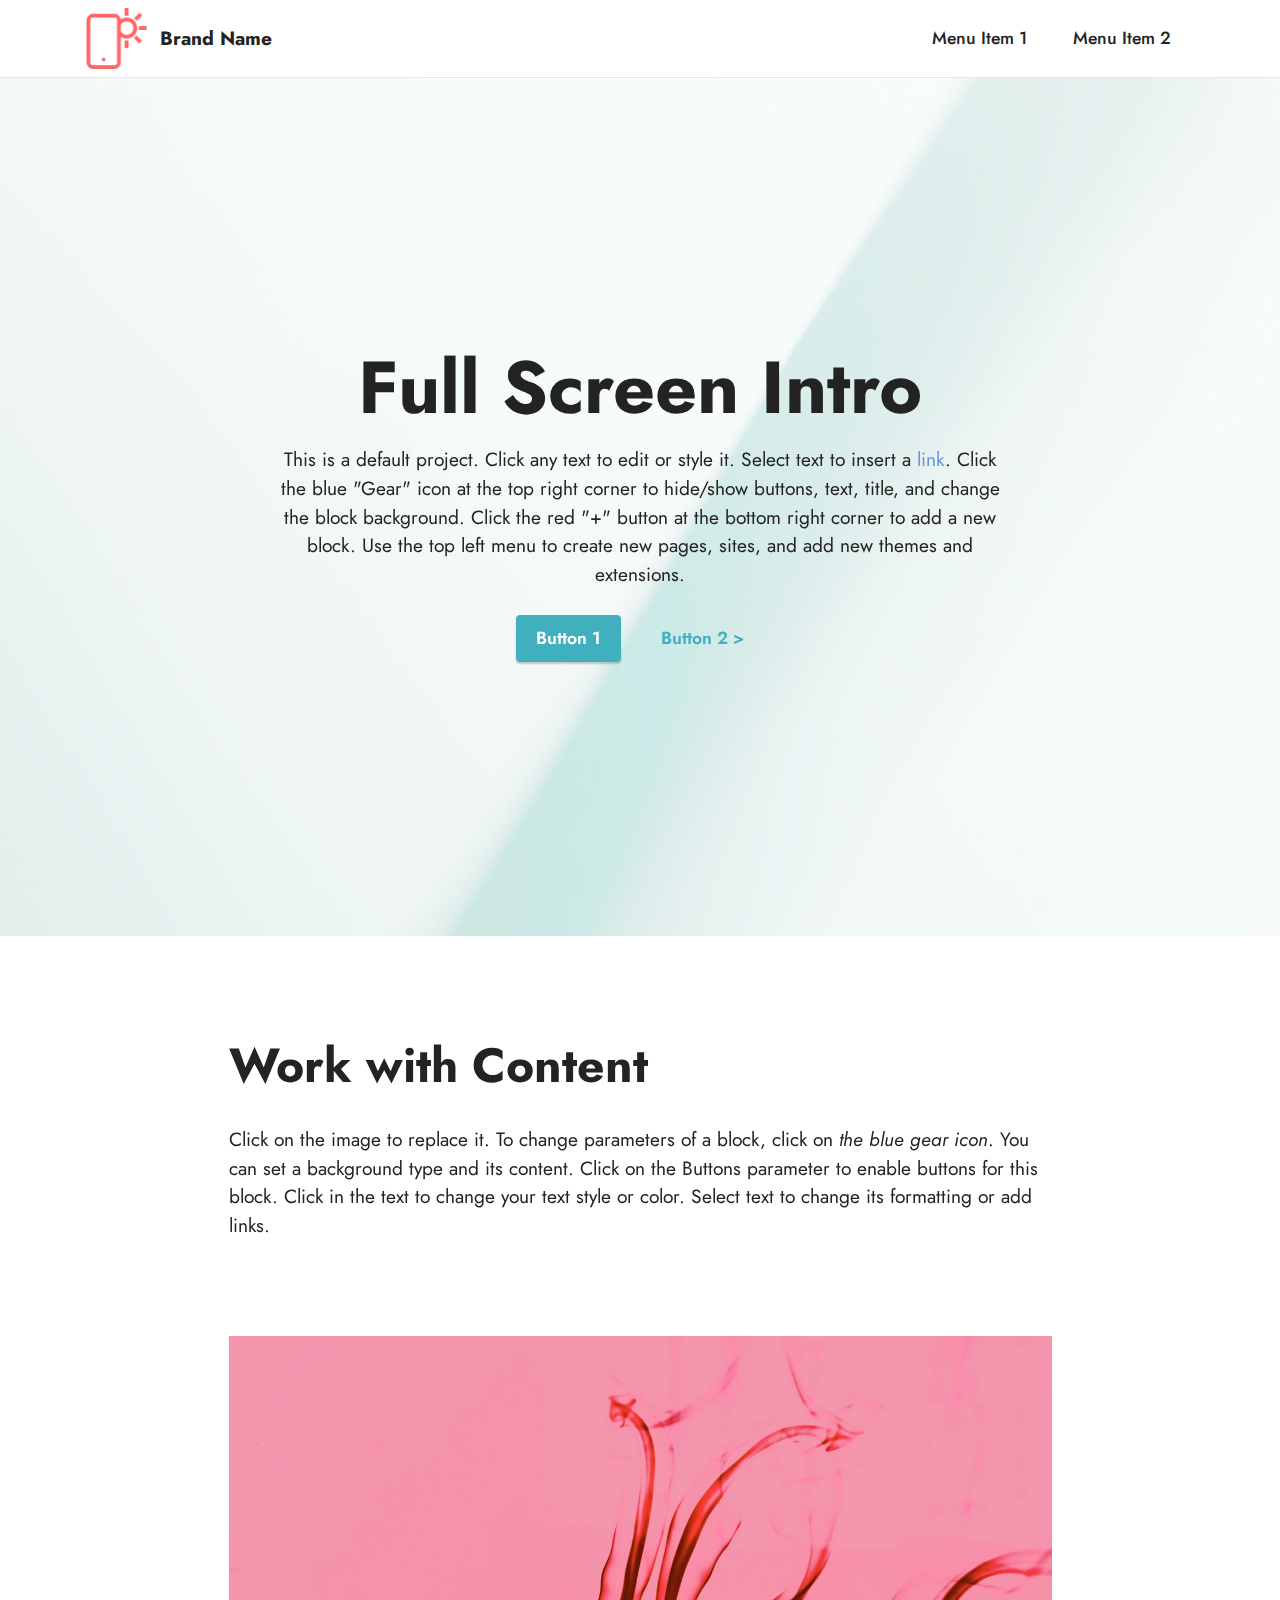
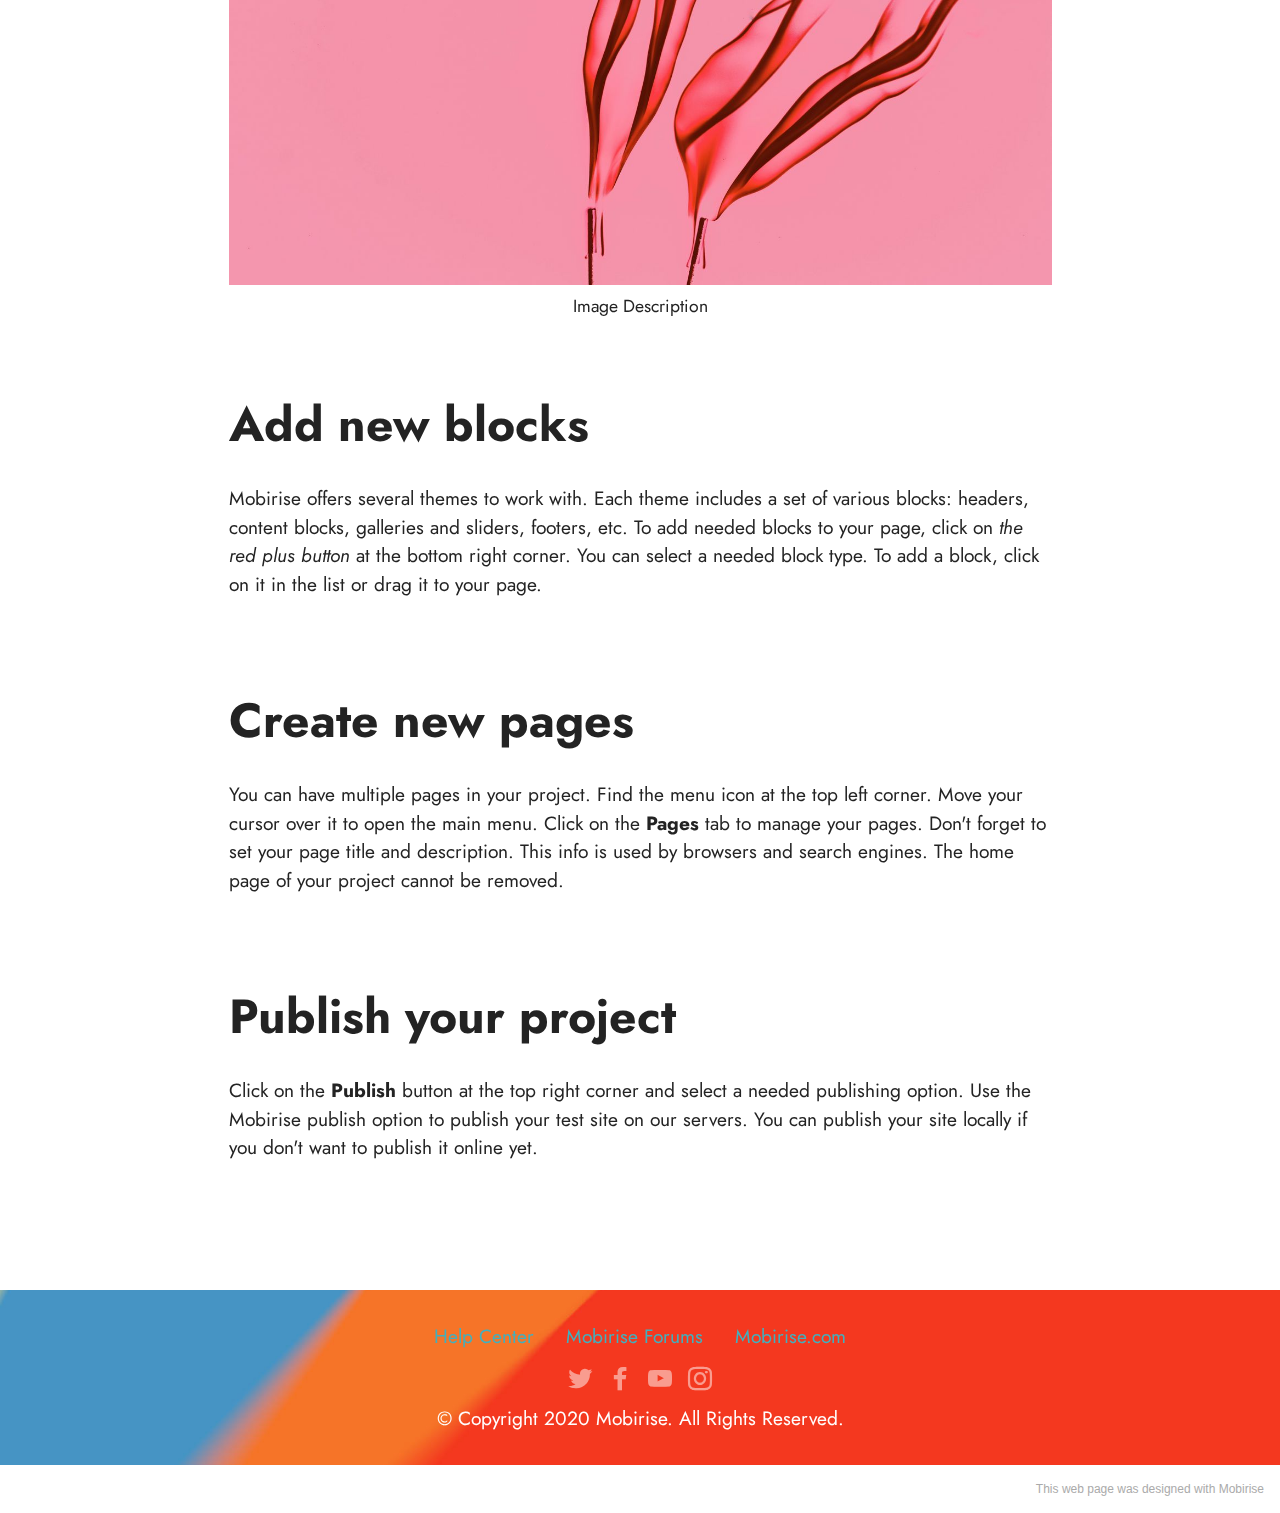
==== commit 3f83625a: "1st" ====
--- a/index.html
+++ b/index.html
@@ -197,7 +197,7 @@
             </div>
         </div>
     </div>
-</section><section style="background-color: #fff; font-family: -apple-system, BlinkMacSystemFont, 'Segoe UI', 'Roboto', 'Helvetica Neue', Arial, sans-serif; color:#aaa; font-size:12px; padding: 0; align-items: center; display: flex;"><a href="https://mobirise.site/d" style="flex: 1 1; height: 3rem; padding-left: 1rem;"></a><p style="flex: 0 0 auto; margin:0; padding-right:1rem;"><a href="https://mobirise.site/t" style="color:#aaa;">Made</a> with Mobirise web theme</p></section><script src="assets/web/assets/jquery/jquery.min.js"></script>  <script src="assets/popper/popper.min.js"></script>  <script src="assets/tether/tether.min.js"></script>  <script src="assets/bootstrap/js/bootstrap.min.js"></script>  <script src="assets/smoothscroll/smooth-scroll.js"></script>  <script src="assets/parallax/jarallax.min.js"></script>  <script src="assets/dropdown/js/nav-dropdown.js"></script>  <script src="assets/dropdown/js/navbar-dropdown.js"></script>  <script src="assets/touchswipe/jquery.touch-swipe.min.js"></script>  <script src="assets/theme/js/script.js"></script>  
+</section><section style="background-color: #fff; font-family: -apple-system, BlinkMacSystemFont, 'Segoe UI', 'Roboto', 'Helvetica Neue', Arial, sans-serif; color:#aaa; font-size:12px; padding: 0; align-items: center; display: flex;"><a href="https://mobirise.site/l" style="flex: 1 1; height: 3rem; padding-left: 1rem;"></a><p style="flex: 0 0 auto; margin:0; padding-right:1rem;">This <a href="https://mobirise.site/e" style="color:#aaa;">web page</a> was designed with Mobirise</p></section><script src="assets/web/assets/jquery/jquery.min.js"></script>  <script src="assets/popper/popper.min.js"></script>  <script src="assets/tether/tether.min.js"></script>  <script src="assets/bootstrap/js/bootstrap.min.js"></script>  <script src="assets/smoothscroll/smooth-scroll.js"></script>  <script src="assets/parallax/jarallax.min.js"></script>  <script src="assets/dropdown/js/nav-dropdown.js"></script>  <script src="assets/dropdown/js/navbar-dropdown.js"></script>  <script src="assets/touchswipe/jquery.touch-swipe.min.js"></script>  <script src="assets/theme/js/script.js"></script>  
   
   
 </body>
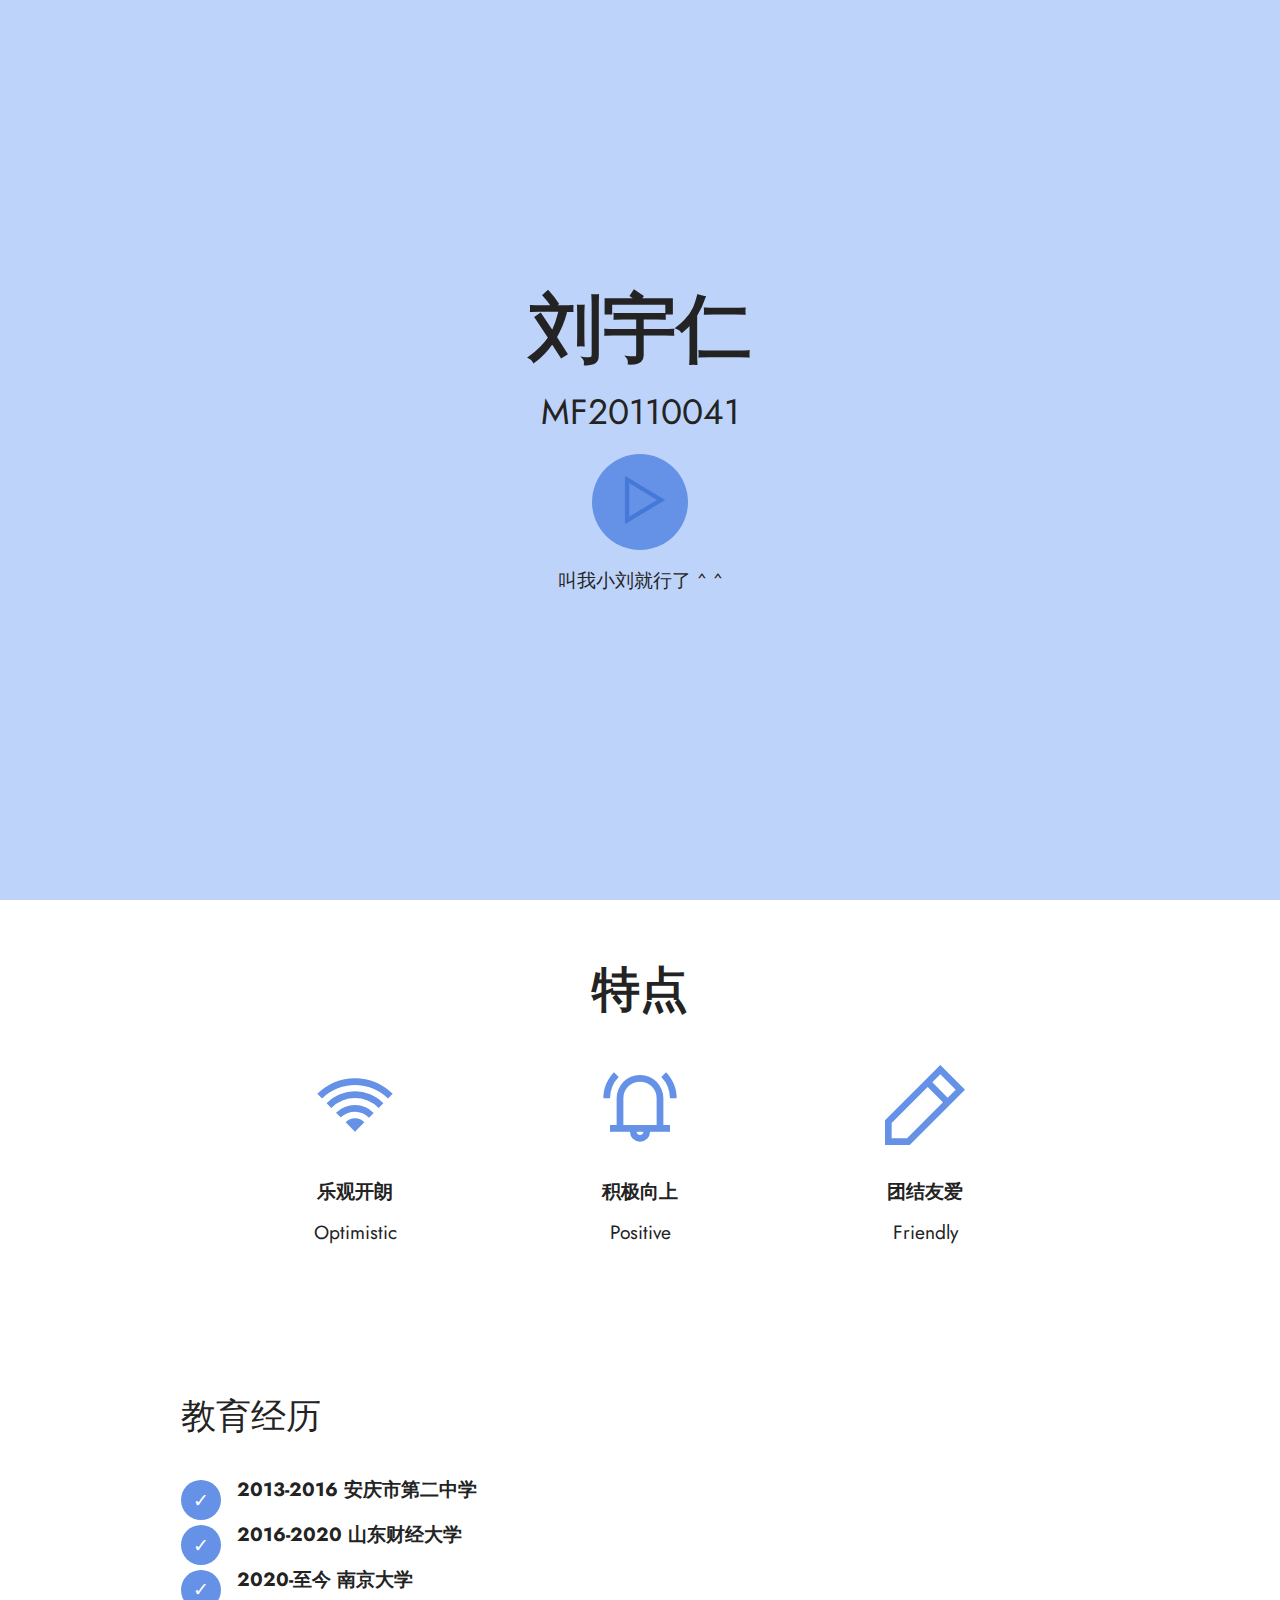
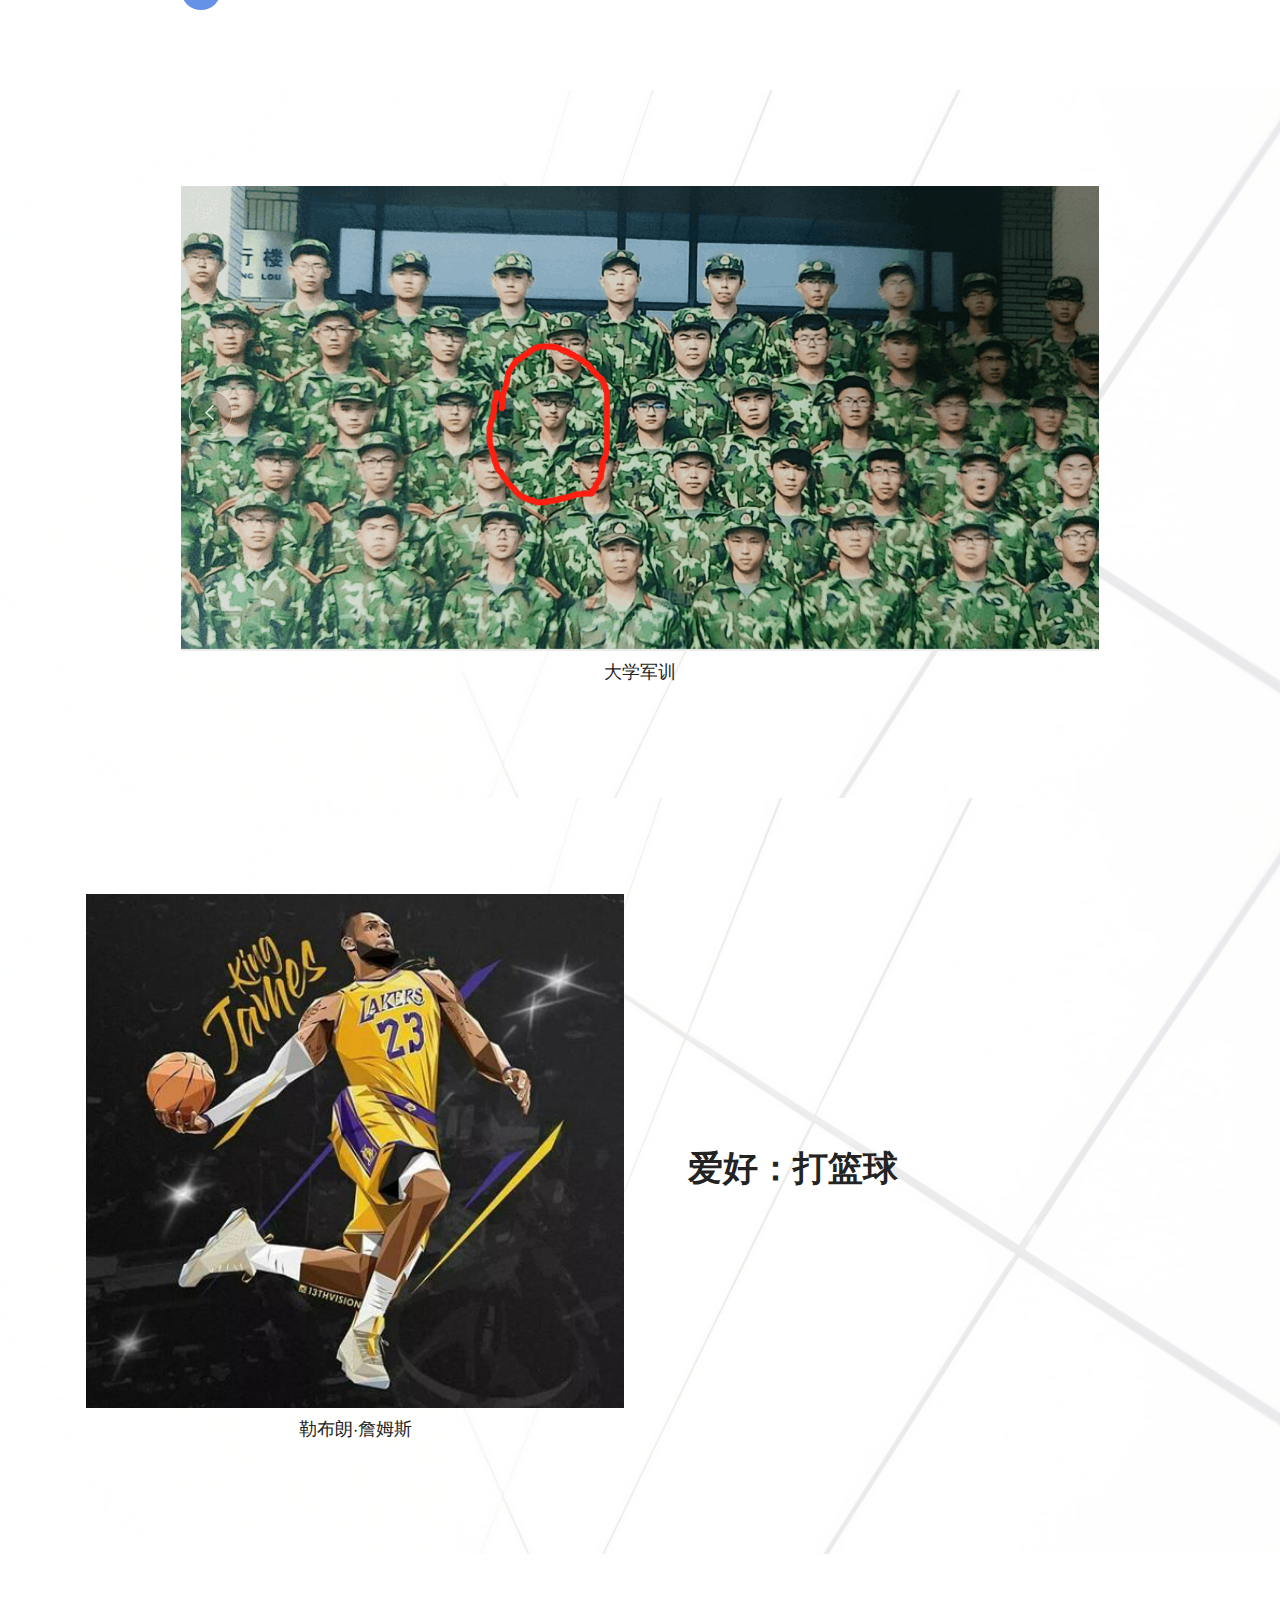
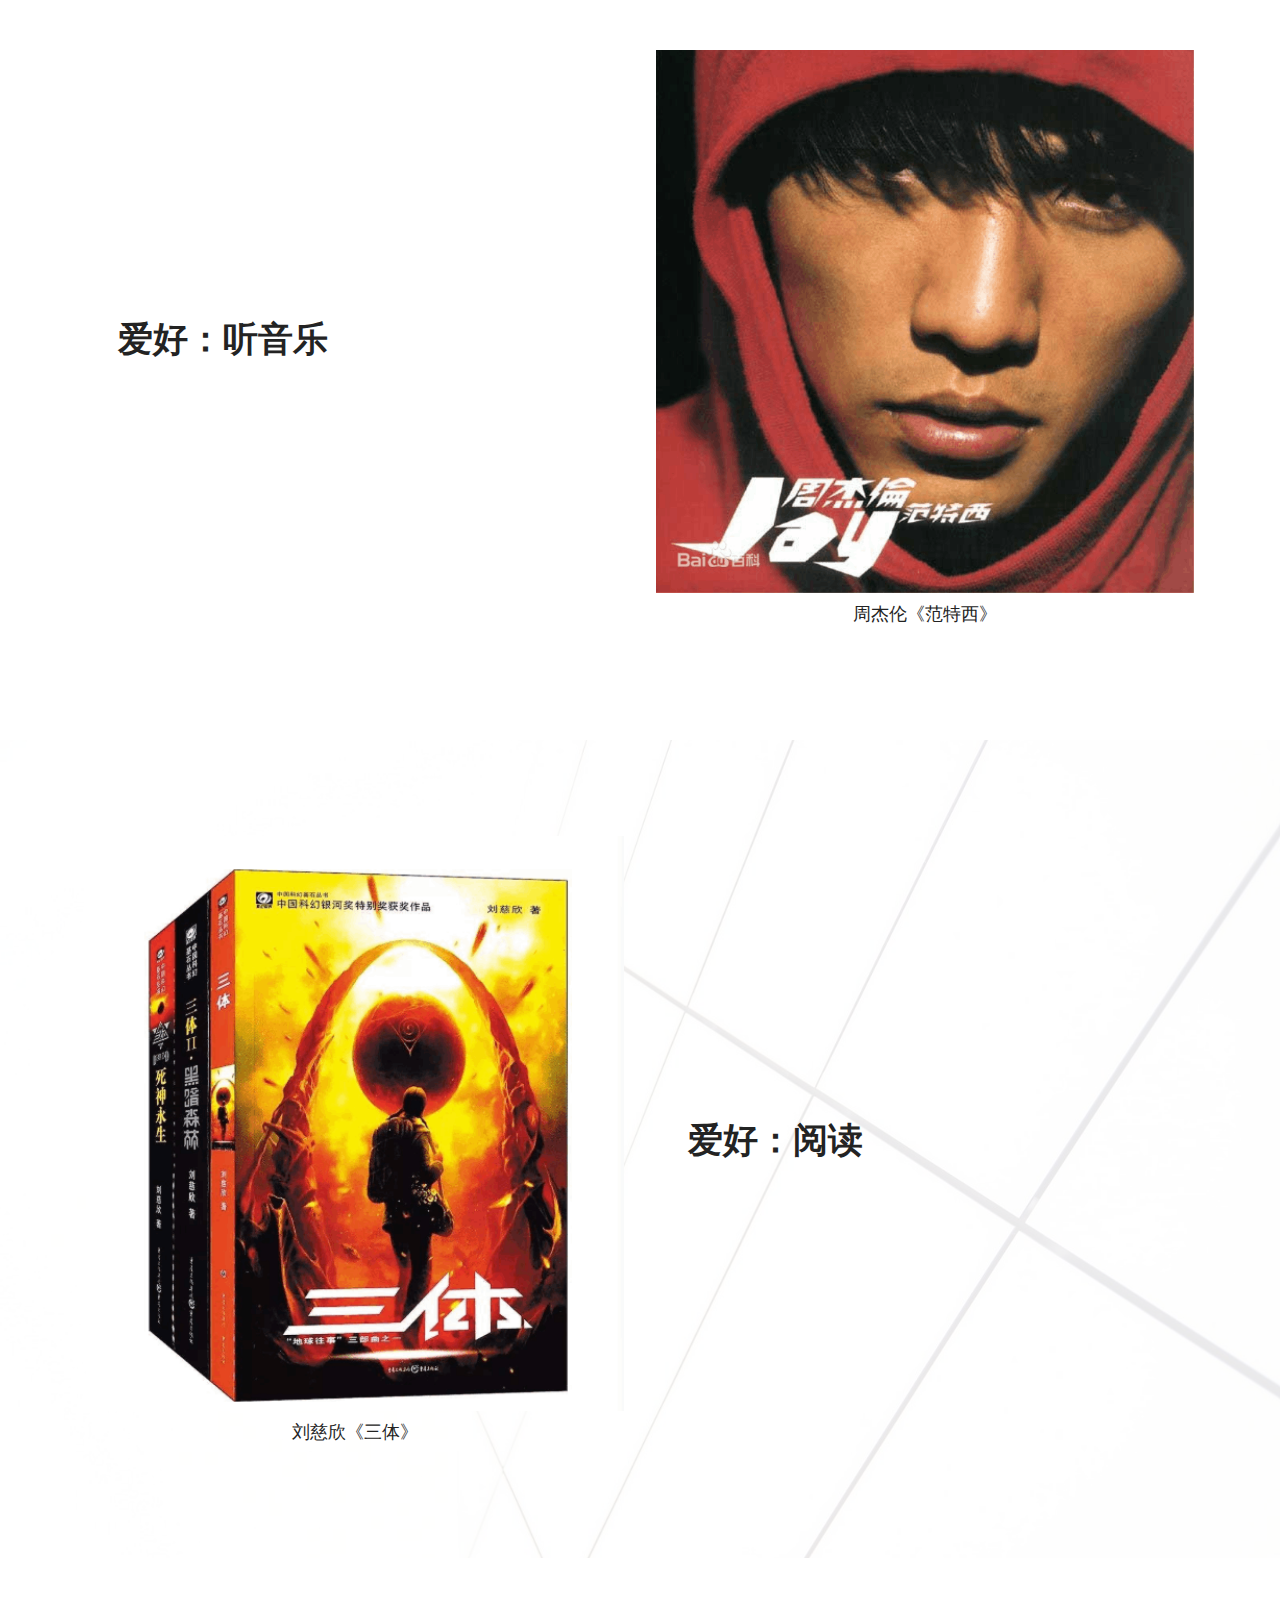
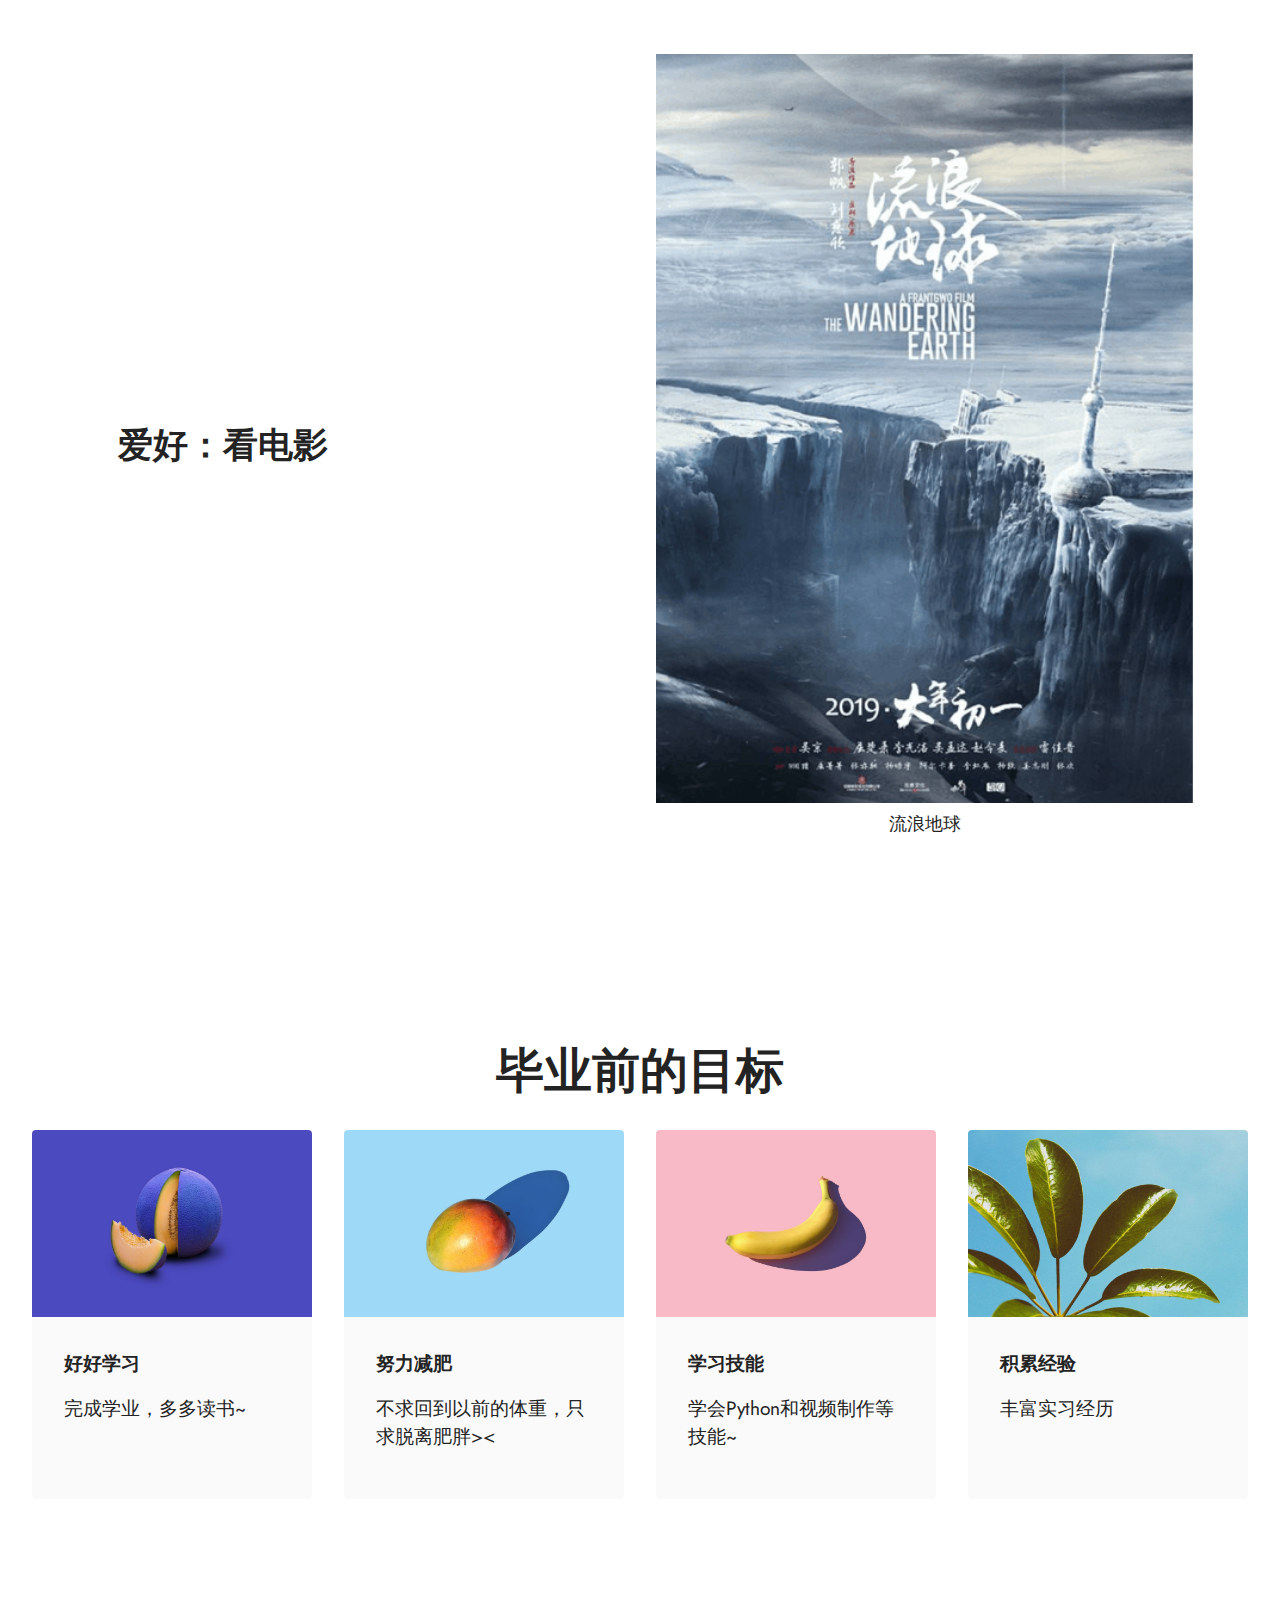
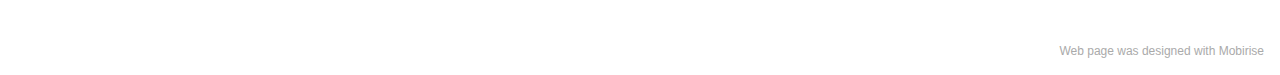
==== commit fdc7d81c: "1st" ====
--- a/index.html
+++ b/index.html
@@ -6,17 +6,16 @@
   <meta http-equiv="X-UA-Compatible" content="IE=edge">
   <meta name="generator" content="Mobirise v5.1.4, mobirise.com">
   <meta name="viewport" content="width=device-width, initial-scale=1, minimum-scale=1">
-  <link rel="shortcut icon" href="assets/images/logo.png" type="image/x-icon">
+  <link rel="shortcut icon" href="assets/images/logo5.png" type="image/x-icon">
   <meta name="description" content="">
   
   
   <title>Home</title>
+  <link rel="stylesheet" href="assets/web/assets/mobirise-icons2/mobirise2.css">
   <link rel="stylesheet" href="assets/tether/tether.min.css">
   <link rel="stylesheet" href="assets/bootstrap/css/bootstrap.min.css">
   <link rel="stylesheet" href="assets/bootstrap/css/bootstrap-grid.min.css">
   <link rel="stylesheet" href="assets/bootstrap/css/bootstrap-reboot.min.css">
-  <link rel="stylesheet" href="assets/dropdown/css/style.css">
-  <link rel="stylesheet" href="assets/socicon/css/styles.css">
   <link rel="stylesheet" href="assets/theme/css/style.css">
   <link rel="preload" as="style" href="assets/mobirise/css/mbr-additional.css"><link rel="stylesheet" href="assets/mobirise/css/mbr-additional.css" type="text/css">
   
@@ -26,178 +25,300 @@
 </head>
 <body>
   
-  <section class="menu cid-s48OLK6784" once="menu" id="menu1-h">
-    
-    <nav class="navbar navbar-dropdown navbar-fixed-top navbar-expand-lg">
-        <div class="container">
-            <div class="navbar-brand">
-                <span class="navbar-logo">
-                    <a href="https://mobiri.se">
-                        <img src="assets/images/logo.png" alt="Mobirise" style="height: 3.8rem;">
+  <section class="header17 cid-sbd0iq5CjE mbr-fullscreen" id="header17-x">
+
+    
+
+    
+
+    <div class="align-center container">
+        <div class="row justify-content-md-center">
+            <div class="col-md-10">
+                <h1 class="mbr-section-title mb-3 mbr-fonts-style display-1">
+                    <strong>刘宇仁</strong></h1>
+                <p class="mbr-text mb-3 mbr-fonts-style display-5">
+                    MF20110041</p>
+                <div class="mbr-media mb-3 show-modal" data-modal=".modalWindow">
+                    <div class="icon-wrapper">
+                        <a href="page1.html#features1-y"><span class="mbr-iconfont mobi-mbri-play mobi-mbri" style="color: rgb(68, 121, 217); fill: rgb(68, 121, 217);"></span></a>
+                    </div>
+                </div>
+                <p class="icon-description mb-3 mbr-fonts-style display-7">叫我小刘就行了 ^ ^</p>
+            </div>
+        </div>
+    </div>
+    <div>
+        <div class="modalWindow" style="display: none;">
+            <div class="modalWindow-container">
+                <div class="modalWindow-video-container">
+                    <div class="modalWindow-video">
+                        <iframe width="100%" height="100%" frameborder="0" allowfullscreen="1" data-src="https://www.youtube.com/watch?v=36YgDDJ7XSc"></iframe>
+                    </div>
+                    <a class="close" role="button" data-dismiss="modal">
+                        <span aria-hidden="true" class="mbr-iconfont mobi-mbri-close mobi-mbri closeModal"></span>
+                        <span class="sr-only">Close</span>
                     </a>
-                </span>
-                <span class="navbar-caption-wrap"><a class="navbar-caption text-black display-7" href="https://mobiri.se">Brand Name</a></span>
-            </div>
-            <button class="navbar-toggler" type="button" data-toggle="collapse" data-target="#navbarSupportedContent" aria-controls="navbarNavAltMarkup" aria-expanded="false" aria-label="Toggle navigation">
-                <div class="hamburger">
-                    <span></span>
-                    <span></span>
-                    <span></span>
-                    <span></span>
-                </div>
-            </button>
-            <div class="collapse navbar-collapse" id="navbarSupportedContent">
-                <ul class="navbar-nav nav-dropdown nav-right" data-app-modern-menu="true"><li class="nav-item"><a class="nav-link link text-black display-4" href="https://mobirise.com">Menu Item 1</a></li>
-                    <li class="nav-item"><a class="nav-link link text-black display-4" href="https://mobirise.com">
-                            Menu Item 2</a></li></ul>
+                </div>
+            </div>
+        </div>
+    </div>
+</section>
+
+<section class="features24 cid-sbd0tmyMVc" id="features1-y">
+    
+
+    
+    <div class="container">
+        <div class="row">
+            <div class="col-12">
+                <h3 class="mbr-section-title mbr-fonts-style align-center mb-0 display-2"><strong>特点</strong></h3>
                 
-                
-            </div>
-        </div>
-    </nav>
-
-</section>
-
-<section class="header1 cid-s48MCQYojq mbr-fullscreen mbr-parallax-background" id="header1-f">
-
-    
-
-    <div class="mbr-overlay" style="opacity: 0.8; background-color: rgb(255, 255, 255);"></div>
-
-    <div class="align-center container">
+            </div>
+            <div class="card col-12 col-md-6 col-lg-3">
+                <div class="card-wrapper">
+                    <div class="card-box align-center">
+                        <div class="iconfont-wrapper">
+                            <span class="mbr-iconfont mobi-mbri-wifi mobi-mbri"></span>
+                        </div>
+                        <h5 class="card-title mbr-fonts-style display-7"><strong>乐观开朗</strong></h5>
+                        <p class="card-text mbr-fonts-style display-7">Optimistic</p>
+                    </div>
+                </div>
+            </div>
+            <div class="card col-12 col-md-6 col-lg-3">
+                <div class="card-wrapper">
+                    <div class="card-box align-center">
+                        <div class="iconfont-wrapper">
+                            <span class="mbr-iconfont mobi-mbri-alert mobi-mbri"></span>
+                        </div>
+                        <h5 class="card-title mbr-fonts-style display-7"><strong>积极向上</strong></h5>
+                        <p class="card-text mbr-fonts-style display-7">Positive</p>
+                    </div>
+                </div>
+            </div>
+            <div class="card col-12 col-md-6 col-lg-3">
+                <div class="card-wrapper">
+                    <div class="card-box align-center">
+                        <div class="iconfont-wrapper">
+                            <span class="mbr-iconfont mobi-mbri-edit-2 mobi-mbri"></span>
+                        </div>
+                        <h5 class="card-title mbr-fonts-style display-7"><strong>团结友爱</strong></h5>
+                        <p class="card-text mbr-fonts-style display-7">Friendly</p>
+                    </div>
+                </div>
+            </div>
+            
+        </div>
+    </div>
+</section>
+
+<section class="content8 cid-sbd6Cib1fS" id="content8-16">
+    
+    <div class="container">
         <div class="row justify-content-center">
-            <div class="col-12 col-lg-8">
-                <h1 class="mbr-section-title mbr-fonts-style mb-3 display-1"><strong>Full Screen Intro</strong></h1>
-                
-                <p class="mbr-text mbr-fonts-style display-7">This is a default project. Click any text to edit or style it. Select text to insert a <a href="http://mobirise.com">link</a>. Click the blue "Gear" icon at the top right corner to hide/show buttons, text, title, and change the block background. Click the red "+" button at the bottom right corner to add a new block. Use the top left menu to create new pages, sites, and add new themes and extensions.</p>
-                <div class="mbr-section-btn mt-3"><a class="btn btn-success display-4" href="https://mobirise.com">Button 1</a> <a class="btn btn-success-outline display-4" href="https://mobirise.com">Button 2 &gt;</a></div>
-            </div>
-        </div>
-    </div>
-</section>
-
-<section class="content1 cid-s48udlf8KU" id="content1-8">
-    
+            <div class="counter-container col-md-12 col-lg-10">
+                <h4 class="mbr-section-title mbr-fonts-style mb-4 display-5">
+                    教育经历</h4>
+                <div class="mbr-text mbr-fonts-style display-7">
+                    <ul>
+                        <li><strong>2013-2016 安庆市第二中学&nbsp;</strong></li>
+                        <li><strong>2016-2020 山东财经大学</strong></li>
+                        <li><strong>2020-至今 南京大学</strong></li>
+                    </ul>
+                </div>
+            </div>
+        </div>
+    </div>
+</section>
+
+<section class="image3 cid-sbd2YWsbbc" id="image3-10">
+    
+
+    <div class="mbr-overlay" style="opacity: 0.7; background-color: rgb(255, 255, 255);">
+    </div>
+
     <div class="container">
         <div class="row justify-content-center">
-            <div class="title col-12 col-md-9">
-                <h3 class="mbr-section-title mbr-fonts-style align-center mb-4 display-2"><strong>Work with Content</strong></h3>
-                <h4 class="mbr-section-subtitle align-center mbr-fonts-style mb-4 display-7">Click on the image to replace it. To change parameters of a block, click on <em>the blue gear icon</em>. You can set a background type and its content. Click on the Buttons parameter to enable buttons for this block. Click in the text to change your text style or color. Select text to change its formatting or add links.</h4>
-                
-            </div>
-        </div>
-    </div>
-</section>
-
-<section class="image3 cid-s48upRUlSD" id="image3-9">
-    
-
-    
-
-    <div class="container">
-        <div class="row justify-content-center">
-            <div class="col-12 col-lg-9">
-                <div class="image-wrapper">
-                    <img src="assets/images/6.jpg" alt="Mobirise">
+            <div class="col-12 col-lg-10">
+                <div class="image-wrapper">
+                    <img src="assets/images/1-1236x627.png" alt="Mobirise">
+                    <p class="mbr-description mbr-fonts-style mt-2 align-center display-4">大学军训<br></p>
+                </div>
+            </div>
+        </div>
+    </div>
+</section>
+
+<section class="image1 cid-sbd4KrQyQs" id="image1-13">
+    
+
+    <div class="mbr-overlay" style="opacity: 0.7; background-color: rgb(255, 255, 255);">
+    </div>
+
+    <div class="container">
+        <div class="row align-items-center">
+            <div class="col-12 col-lg-6">
+                <div class="image-wrapper">
+                    <img src="assets/images/-500x478.jpg" alt="Mobirise">
+                    <p class="mbr-description mbr-fonts-style pt-2 align-center display-4">勒布朗·詹姆斯</p>
+                </div>
+            </div>
+            <div class="col-12 col-lg">
+                <div class="text-wrapper">
+                    <h3 class="mbr-section-title mbr-fonts-style mb-3 display-5">
+                        <strong>爱好：打篮球</strong></h3>
+                    
+                </div>
+            </div>
+        </div>
+    </div>
+</section>
+
+<section class="image2 cid-sbd572CtOT mbr-parallax-background" id="image2-14">
+    
+
+    <div class="mbr-overlay" style="opacity: 0.7; background-color: rgb(255, 255, 255);">
+    </div>
+
+    <div class="container">
+        <div class="row align-items-center">
+            <div class="col-12 col-lg-6">
+                <div class="image-wrapper">
+                    <img src="assets/images/-20200921164533-749x756.png" alt="Mobirise">
                     <p class="mbr-description mbr-fonts-style mt-2 align-center display-4">
-                        Image Description</p>
-                </div>
-            </div>
-        </div>
-    </div>
-</section>
-
-<section class="content1 cid-s48vaXqeL6" id="content1-b">
-    
-    <div class="container">
-        <div class="row justify-content-center">
-            <div class="title col-12 col-md-9">
-                <h3 class="mbr-section-title mbr-fonts-style align-center mb-4 display-2"><strong>Add new blocks</strong></h3>
-                <h4 class="mbr-section-subtitle align-center mbr-fonts-style mb-4 display-7">Mobirise offers several themes to work with. Each theme includes a set of various blocks: headers, content blocks, galleries and sliders, footers, etc. To add needed blocks to your page, click on <em>the red plus button </em>at the bottom right corner. You can select a needed block type. To add a block, click on it in the list or drag it to your page.</h4>
-                
-            </div>
-        </div>
-    </div>
-</section>
-
-<section class="content1 cid-s48vnjULo4" id="content1-c">
-    
-    <div class="container">
-        <div class="row justify-content-center">
-            <div class="title col-12 col-md-9">
-                <h3 class="mbr-section-title mbr-fonts-style align-center mb-4 display-2"><strong>Create new pages</strong></h3>
-                <h4 class="mbr-section-subtitle align-center mbr-fonts-style mb-4 display-7">You can have multiple pages in your project. Find the menu icon at the top left corner. Move your cursor over it to open the main menu. Click on the <strong>Pages </strong>tab to manage your pages. Don't forget to set your page title and description. This info is used by browsers and search engines. The home page of your project cannot be removed.</h4>
-                
-            </div>
-        </div>
-    </div>
-</section>
-
-<section class="content1 cid-s48vrXhP0J" id="content1-d">
-    
-    <div class="container">
-        <div class="row justify-content-center">
-            <div class="title col-12 col-md-9">
-                <h3 class="mbr-section-title mbr-fonts-style align-center mb-4 display-2"><strong>Publish your project
-</strong></h3>
-                <h4 class="mbr-section-subtitle align-center mbr-fonts-style mb-4 display-7">Click on the <strong>Publish </strong>button at the top right corner and select a needed publishing option. Use the Mobirise publish option to publish your test site on our servers. You can publish your site locally if you don't want to publish it online yet.</h4>
-                
-            </div>
-        </div>
-    </div>
-</section>
-
-<section class="footer3 cid-s48P1Icc8J" once="footers" id="footer3-i">
-
-    
-
-    
-
-    <div class="container">
-        <div class="media-container-row align-center mbr-white">
-            <div class="row row-links">
-                <ul class="foot-menu">
-                    
-                    
-                    
-                    
-                    
-                <li class="foot-menu-item mbr-fonts-style display-7"><a href="https://mobirise.com/help/" class="text-success">Help Center</a></li><li class="foot-menu-item mbr-fonts-style display-7"><a href="http://forums.mobirise.com/" class="text-success">Mobirise Forums</a></li><li class="foot-menu-item mbr-fonts-style display-7"><a href="https://mobirise.com/" class="text-success">Mobirise.com</a></li></ul>
-            </div>
-            <div class="row social-row">
-                <div class="social-list align-right pb-2">
-                    
-                    
-                    
-                    
-                    
-                    
-                <div class="soc-item">
-                        <a href="https://twitter.com/mobirise" target="_blank">
-                            <span class="socicon-twitter socicon mbr-iconfont mbr-iconfont-social"></span>
-                        </a>
-                    </div><div class="soc-item">
-                        <a href="https://www.facebook.com/pages/Mobirise/1616226671953247" target="_blank">
-                            <span class="socicon-facebook socicon mbr-iconfont mbr-iconfont-social"></span>
-                        </a>
-                    </div><div class="soc-item">
-                        <a href="https://www.youtube.com/c/mobirise" target="_blank">
-                            <span class="socicon-youtube socicon mbr-iconfont mbr-iconfont-social"></span>
-                        </a>
-                    </div><div class="soc-item">
-                        <a href="https://instagram.com/mobirise" target="_blank">
-                            <span class="mbr-iconfont mbr-iconfont-social socicon-instagram socicon"></span>
-                        </a>
-                    </div></div>
-            </div>
-            <div class="row row-copirayt">
-                <p class="mbr-text mb-0 mbr-fonts-style mbr-white align-center display-7">
-                    © Copyright 2020 Mobirise. All Rights Reserved.
-                </p>
-            </div>
-        </div>
-    </div>
-</section><section style="background-color: #fff; font-family: -apple-system, BlinkMacSystemFont, 'Segoe UI', 'Roboto', 'Helvetica Neue', Arial, sans-serif; color:#aaa; font-size:12px; padding: 0; align-items: center; display: flex;"><a href="https://mobirise.site/l" style="flex: 1 1; height: 3rem; padding-left: 1rem;"></a><p style="flex: 0 0 auto; margin:0; padding-right:1rem;">This <a href="https://mobirise.site/e" style="color:#aaa;">web page</a> was designed with Mobirise</p></section><script src="assets/web/assets/jquery/jquery.min.js"></script>  <script src="assets/popper/popper.min.js"></script>  <script src="assets/tether/tether.min.js"></script>  <script src="assets/bootstrap/js/bootstrap.min.js"></script>  <script src="assets/smoothscroll/smooth-scroll.js"></script>  <script src="assets/parallax/jarallax.min.js"></script>  <script src="assets/dropdown/js/nav-dropdown.js"></script>  <script src="assets/dropdown/js/navbar-dropdown.js"></script>  <script src="assets/touchswipe/jquery.touch-swipe.min.js"></script>  <script src="assets/theme/js/script.js"></script>  
+                        周杰伦《范特西》</p>
+                </div>
+            </div>
+            <div class="col-12 col-lg">
+                <div class="text-wrapper">
+                    <h3 class="mbr-section-title mbr-fonts-style mb-3 display-5">
+                        <strong>爱好：听音乐</strong></h3>
+                    
+                </div>
+            </div>
+        </div>
+    </div>
+</section>
+
+<section class="image1 cid-sbd8QwbBRq" id="image1-19">
+    
+
+    <div class="mbr-overlay" style="opacity: 0.7; background-color: rgb(255, 255, 255);">
+    </div>
+
+    <div class="container">
+        <div class="row align-items-center">
+            <div class="col-12 col-lg-6">
+                <div class="image-wrapper">
+                    <img src="assets/images/-20200921165010-516x552.png" alt="Mobirise">
+                    <p class="mbr-description mbr-fonts-style pt-2 align-center display-4">
+                    刘慈欣《三体》</p>
+                </div>
+            </div>
+            <div class="col-12 col-lg">
+                <div class="text-wrapper">
+                    <h3 class="mbr-section-title mbr-fonts-style mb-3 display-5">
+                        <strong>爱好：阅读</strong></h3>
+                    
+                </div>
+            </div>
+        </div>
+    </div>
+</section>
+
+<section class="image2 cid-sbd96u62AR mbr-parallax-background" id="image2-1a">
+    
+
+    <div class="mbr-overlay" style="opacity: 0.7; background-color: rgb(255, 255, 255);">
+    </div>
+
+    <div class="container">
+        <div class="row align-items-center">
+            <div class="col-12 col-lg-6">
+                <div class="image-wrapper">
+                    <img src="assets/images/-20200921165339-451x628.png" alt="Mobirise">
+                    <p class="mbr-description mbr-fonts-style mt-2 align-center display-4">
+                        流浪地球</p>
+                </div>
+            </div>
+            <div class="col-12 col-lg">
+                <div class="text-wrapper">
+                    <h3 class="mbr-section-title mbr-fonts-style mb-3 display-5">
+                        <strong>爱好：看电影</strong></h3>
+                    
+                </div>
+            </div>
+        </div>
+    </div>
+</section>
+
+<section class="gallery3 cid-sbda3zhOiD" id="gallery3-1c">
+    
+    
+    <div class="container-fluid">
+        <div class="mbr-section-head">
+            <h4 class="mbr-section-title mbr-fonts-style align-center mb-0 display-2"><strong>毕业前的目标</strong></h4>
+            
+        </div>
+        <div class="row mt-4">
+            <div class="item features-image сol-12 col-md-6 col-lg-3">
+                <div class="item-wrapper">
+                    <div class="item-img">
+                        <img src="assets/images/features1.jpg">
+                    </div>
+                    <div class="item-content">
+                        <h5 class="item-title mbr-fonts-style display-7">
+                            <strong>好好学习</strong></h5>
+                        
+                        <p class="mbr-text mbr-fonts-style mt-3 display-7">完成学业，多多读书~</p>
+                    </div>
+                    
+                </div>
+            </div>
+            <div class="item features-image сol-12 col-md-6 col-lg-3">
+                <div class="item-wrapper">
+                    <div class="item-img">
+                        <img src="assets/images/features2.jpg">
+                    </div>
+                    <div class="item-content">
+                        <h5 class="item-title mbr-fonts-style display-7">
+                            <strong>努力减肥</strong></h5>
+                        
+                        <p class="mbr-text mbr-fonts-style mt-3 display-7">不求回到以前的体重，只求脱离肥胖&gt;&lt;</p>
+                    </div>
+                    
+                </div>
+            </div>
+            <div class="item features-image сol-12 col-md-6 col-lg-3">
+                <div class="item-wrapper">
+                    <div class="item-img">
+                        <img src="assets/images/features3.jpg">
+                    </div>
+                    <div class="item-content">
+                        <h5 class="item-title mbr-fonts-style display-7">
+                            <strong>学习技能</strong></h5>
+                        
+                        <p class="mbr-text mbr-fonts-style mt-3 display-7">学会Python和视频制作等技能~</p>
+                    </div>
+                    
+                </div>
+            </div>
+            <div class="item features-image сol-12 col-md-6 col-lg-3">
+                <div class="item-wrapper">
+                    <div class="item-img">
+                        <img src="assets/images/features4.jpg" alt="" title="">
+                    </div>
+                    <div class="item-content">
+                        <h5 class="item-title mbr-fonts-style display-7"><strong>积累经验</strong></h5>
+                        
+                        <p class="mbr-text mbr-fonts-style mt-3 display-7">丰富实习经历</p>
+                    </div>
+                    
+                </div>
+            </div>
+        </div>
+    </div>
+</section><section style="background-color: #fff; font-family: -apple-system, BlinkMacSystemFont, 'Segoe UI', 'Roboto', 'Helvetica Neue', Arial, sans-serif; color:#aaa; font-size:12px; padding: 0; align-items: center; display: flex;"><a href="https://mobirise.site/q" style="flex: 1 1; height: 3rem; padding-left: 1rem;"></a><p style="flex: 0 0 auto; margin:0; padding-right:1rem;">Web page <a href="https://mobirise.site/f" style="color:#aaa;">was designed</a> with Mobirise</p></section><script src="assets/web/assets/jquery/jquery.min.js"></script>  <script src="assets/popper/popper.min.js"></script>  <script src="assets/tether/tether.min.js"></script>  <script src="assets/bootstrap/js/bootstrap.min.js"></script>  <script src="assets/smoothscroll/smooth-scroll.js"></script>  <script src="assets/playervimeo/vimeo_player.js"></script>  <script src="assets/parallax/jarallax.min.js"></script>  <script src="assets/theme/js/script.js"></script>  
   
   
 </body>
--- a/assets/web/assets/mobirise-icons2/mobirise2.css
+++ b/assets/web/assets/mobirise-icons2/mobirise2.css
@@ -0,0 +1,498 @@
+@font-face {
+  font-family: 'Moririse2';
+  font-display: swap;
+  src:  url('mobirise2.eot?f2bix4');
+  src:  url('mobirise2.eot?f2bix4#iefix') format('embedded-opentype'),
+    url('mobirise2.ttf?f2bix4') format('truetype'),
+    url('mobirise2.woff?f2bix4') format('woff'),
+    url('mobirise2.svg?f2bix4#mobirise2') format('svg');
+  font-weight: normal;
+  font-style: normal;
+}
+
+[class^="mobi-"], [class*=" mobi-"] {
+  /* use !important to prevent issues with browser extensions that change fonts */
+  font-family: 'Moririse2' !important;
+  speak: none;
+  font-style: normal;
+  font-weight: normal;
+  font-variant: normal;
+  text-transform: none;
+  line-height: 1;
+
+  /* Better Font Rendering =========== */
+  -webkit-font-smoothing: antialiased;
+  -moz-osx-font-smoothing: grayscale;
+}
+
+.mobi-mbri-add-submenu:before {
+  content: "\e900";
+}
+.mobi-mbri-alert:before {
+  content: "\e901";
+}
+.mobi-mbri-align-center:before {
+  content: "\e902";
+}
+.mobi-mbri-align-justify:before {
+  content: "\e903";
+}
+.mobi-mbri-align-left:before {
+  content: "\e904";
+}
+.mobi-mbri-align-right:before {
+  content: "\e905";
+}
+.mobi-mbri-android:before {
+  content: "\e906";
+}
+.mobi-mbri-apple:before {
+  content: "\e907";
+}
+.mobi-mbri-arrow-down:before {
+  content: "\e908";
+}
+.mobi-mbri-arrow-next:before {
+  content: "\e909";
+}
+.mobi-mbri-arrow-prev:before {
+  content: "\e90a";
+}
+.mobi-mbri-arrow-up:before {
+  content: "\e90b";
+}
+.mobi-mbri-bold:before {
+  content: "\e90c";
+}
+.mobi-mbri-bookmark:before {
+  content: "\e90d";
+}
+.mobi-mbri-bootstrap:before {
+  content: "\e90e";
+}
+.mobi-mbri-briefcase:before {
+  content: "\e90f";
+}
+.mobi-mbri-browse:before {
+  content: "\e910";
+}
+.mobi-mbri-bulleted-list:before {
+  content: "\e911";
+}
+.mobi-mbri-calendar:before {
+  content: "\e912";
+}
+.mobi-mbri-camera:before {
+  content: "\e913";
+}
+.mobi-mbri-cart-add:before {
+  content: "\e914";
+}
+.mobi-mbri-cart-full:before {
+  content: "\e915";
+}
+.mobi-mbri-cash:before {
+  content: "\e916";
+}
+.mobi-mbri-change-style:before {
+  content: "\e917";
+}
+.mobi-mbri-chat:before {
+  content: "\e918";
+}
+.mobi-mbri-clock:before {
+  content: "\e919";
+}
+.mobi-mbri-close:before {
+  content: "\e91a";
+}
+.mobi-mbri-cloud:before {
+  content: "\e91b";
+}
+.mobi-mbri-code:before {
+  content: "\e91c";
+}
+.mobi-mbri-contact-form:before {
+  content: "\e91d";
+}
+.mobi-mbri-credit-card:before {
+  content: "\e91e";
+}
+.mobi-mbri-cursor-click:before {
+  content: "\e91f";
+}
+.mobi-mbri-cust-feedback:before {
+  content: "\e920";
+}
+.mobi-mbri-database:before {
+  content: "\e921";
+}
+.mobi-mbri-delivery:before {
+  content: "\e922";
+}
+.mobi-mbri-desktop:before {
+  content: "\e923";
+}
+.mobi-mbri-devices:before {
+  content: "\e924";
+}
+.mobi-mbri-down:before {
+  content: "\e925";
+}
+.mobi-mbri-download-2:before {
+  content: "\e926";
+}
+.mobi-mbri-download:before {
+  content: "\e927";
+}
+.mobi-mbri-drag-n-drop-2:before {
+  content: "\e928";
+}
+.mobi-mbri-drag-n-drop:before {
+  content: "\e929";
+}
+.mobi-mbri-edit-2:before {
+  content: "\e92a";
+}
+.mobi-mbri-edit:before {
+  content: "\e92b";
+}
+.mobi-mbri-error:before {
+  content: "\e92c";
+}
+.mobi-mbri-extension:before {
+  content: "\e92d";
+}
+.mobi-mbri-features:before {
+  content: "\e92e";
+}
+.mobi-mbri-file:before {
+  content: "\e92f";
+}
+.mobi-mbri-flag:before {
+  content: "\e930";
+}
+.mobi-mbri-folder:before {
+  content: "\e931";
+}
+.mobi-mbri-gift:before {
+  content: "\e932";
+}
+.mobi-mbri-github:before {
+  content: "\e933";
+}
+.mobi-mbri-globe-2:before {
+  content: "\e934";
+}
+.mobi-mbri-globe:before {
+  content: "\e935";
+}
+.mobi-mbri-growing-chart:before {
+  content: "\e936";
+}
+.mobi-mbri-hearth:before {
+  content: "\e937";
+}
+.mobi-mbri-help:before {
+  content: "\e938";
+}
+.mobi-mbri-home:before {
+  content: "\e939";
+}
+.mobi-mbri-hot-cup:before {
+  content: "\e93a";
+}
+.mobi-mbri-idea:before {
+  content: "\e93b";
+}
+.mobi-mbri-image-gallery:before {
+  content: "\e93c";
+}
+.mobi-mbri-image-slider:before {
+  content: "\e93d";
+}
+.mobi-mbri-info:before {
+  content: "\e93e";
+}
+.mobi-mbri-italic:before {
+  content: "\e93f";
+}
+.mobi-mbri-key:before {
+  content: "\e940";
+}
+.mobi-mbri-laptop:before {
+  content: "\e941";
+}
+.mobi-mbri-layers:before {
+  content: "\e942";
+}
+.mobi-mbri-left-right:before {
+  content: "\e943";
+}
+.mobi-mbri-left:before {
+  content: "\e944";
+}
+.mobi-mbri-letter:before {
+  content: "\e945";
+}
+.mobi-mbri-like:before {
+  content: "\e946";
+}
+.mobi-mbri-link:before {
+  content: "\e947";
+}
+.mobi-mbri-lock:before {
+  content: "\e948";
+}
+.mobi-mbri-login:before {
+  content: "\e949";
+}
+.mobi-mbri-logout:before {
+  content: "\e94a";
+}
+.mobi-mbri-magic-stick:before {
+  content: "\e94b";
+}
+.mobi-mbri-map-pin:before {
+  content: "\e94c";
+}
+.mobi-mbri-menu:before {
+  content: "\e94d";
+}
+.mobi-mbri-mobile-2:before {
+  content: "\e94e";
+}
+.mobi-mbri-mobile-horizontal:before {
+  content: "\e94f";
+}
+.mobi-mbri-mobile:before {
+  content: "\e950";
+}
+.mobi-mbri-mobirise:before {
+  content: "\e951";
+}
+.mobi-mbri-more-horizontal:before {
+  content: "\e952";
+}
+.mobi-mbri-more-vertical:before {
+  content: "\e953";
+}
+.mobi-mbri-music:before {
+  content: "\e954";
+}
+.mobi-mbri-new-file:before {
+  content: "\e955";
+}
+.mobi-mbri-numbered-list:before {
+  content: "\e956";
+}
+.mobi-mbri-opened-folder:before {
+  content: "\e957";
+}
+.mobi-mbri-pages:before {
+  content: "\e958";
+}
+.mobi-mbri-paper-plane:before {
+  content: "\e959";
+}
+.mobi-mbri-paperclip:before {
+  content: "\e95a";
+}
+.mobi-mbri-phone:before {
+  content: "\e95b";
+}
+.mobi-mbri-photo:before {
+  content: "\e95c";
+}
+.mobi-mbri-photos:before {
+  content: "\e95d";
+}
+.mobi-mbri-pin:before {
+  content: "\e95e";
+}
+.mobi-mbri-play:before {
+  content: "\e95f";
+}
+.mobi-mbri-plus:before {
+  content: "\e960";
+}
+.mobi-mbri-preview:before {
+  content: "\e961";
+}
+.mobi-mbri-print:before {
+  content: "\e962";
+}
+.mobi-mbri-protect:before {
+  content: "\e963";
+}
+.mobi-mbri-question:before {
+  content: "\e964";
+}
+.mobi-mbri-quote-left:before {
+  content: "\e965";
+}
+.mobi-mbri-quote-right:before {
+  content: "\e966";
+}
+.mobi-mbri-redo:before {
+  content: "\e967";
+}
+.mobi-mbri-refresh:before {
+  content: "\e968";
+}
+.mobi-mbri-responsive-2:before {
+  content: "\e969";
+}
+.mobi-mbri-responsive:before {
+  content: "\e96a";
+}
+.mobi-mbri-right:before {
+  content: "\e96b";
+}
+.mobi-mbri-rocket:before {
+  content: "\e96c";
+}
+.mobi-mbri-sad-face:before {
+  content: "\e96d";
+}
+.mobi-mbri-sale:before {
+  content: "\e96e";
+}
+.mobi-mbri-save:before {
+  content: "\e96f";
+}
+.mobi-mbri-search:before {
+  content: "\e970";
+}
+.mobi-mbri-setting-2:before {
+  content: "\e971";
+}
+.mobi-mbri-setting-3:before {
+  content: "\e972";
+}
+.mobi-mbri-setting:before {
+  content: "\e973";
+}
+.mobi-mbri-share:before {
+  content: "\e974";
+}
+.mobi-mbri-shopping-bag:before {
+  content: "\e975";
+}
+.mobi-mbri-shopping-basket:before {
+  content: "\e976";
+}
+.mobi-mbri-shopping-cart:before {
+  content: "\e977";
+}
+.mobi-mbri-sites:before {
+  content: "\e978";
+}
+.mobi-mbri-smile-face:before {
+  content: "\e979";
+}
+.mobi-mbri-speed:before {
+  content: "\e97a";
+}
+.mobi-mbri-star:before {
+  content: "\e97b";
+}
+.mobi-mbri-success:before {
+  content: "\e97c";
+}
+.mobi-mbri-sun:before {
+  content: "\e97d";
+}
+.mobi-mbri-sun2:before {
+  content: "\e97e";
+}
+.mobi-mbri-tablet-vertical:before {
+  content: "\e97f";
+}
+.mobi-mbri-tablet:before {
+  content: "\e980";
+}
+.mobi-mbri-target:before {
+  content: "\e981";
+}
+.mobi-mbri-timer:before {
+  content: "\e982";
+}
+.mobi-mbri-to-ftp:before {
+  content: "\e983";
+}
+.mobi-mbri-to-local-drive:before {
+  content: "\e984";
+}
+.mobi-mbri-touch-swipe:before {
+  content: "\e985";
+}
+.mobi-mbri-touch:before {
+  content: "\e986";
+}
+.mobi-mbri-trash:before {
+  content: "\e987";
+}
+.mobi-mbri-underline:before {
+  content: "\e988";
+}
+.mobi-mbri-undo:before {
+  content: "\e989";
+}
+.mobi-mbri-unlink:before {
+  content: "\e98a";
+}
+.mobi-mbri-unlock:before {
+  content: "\e98b";
+}
+.mobi-mbri-up-down:before {
+  content: "\e98c";
+}
+.mobi-mbri-up:before {
+  content: "\e98d";
+}
+.mobi-mbri-update:before {
+  content: "\e98e";
+}
+.mobi-mbri-upload-2:before {
+  content: "\e98f";
+}
+.mobi-mbri-upload:before {
+  content: "\e990";
+}
+.mobi-mbri-user-2:before {
+  content: "\e991";
+}
+.mobi-mbri-user:before {
+  content: "\e992";
+}
+.mobi-mbri-users:before {
+  content: "\e993";
+}
+.mobi-mbri-video-play:before {
+  content: "\e994";
+}
+.mobi-mbri-video:before {
+  content: "\e995";
+}
+.mobi-mbri-watch:before {
+  content: "\e996";
+}
+.mobi-mbri-website-theme-2:before {
+  content: "\e997";
+}
+.mobi-mbri-website-theme:before {
+  content: "\e998";
+}
+.mobi-mbri-wifi:before {
+  content: "\e999";
+}
+.mobi-mbri-windows:before {
+  content: "\e99a";
+}
+.mobi-mbri-zoom-in:before {
+  content: "\e99b";
+}
+.mobi-mbri-zoom-out:before {
+  content: "\e99c";
+}
--- a/assets/mobirise/css/mbr-additional.css
+++ b/assets/mobirise/css/mbr-additional.css
@@ -688,903 +688,259 @@
 a {
   transition: color 0.6s;
 }
-.cid-s48MCQYojq {
-  background-image: url("../../../assets/images/background7.jpg");
-}
-.cid-s48MCQYojq .mbr-section-title {
-  text-align: center;
-}
-.cid-s48MCQYojq .mbr-text,
-.cid-s48MCQYojq .mbr-section-btn {
-  color: #232323;
-  text-align: center;
-}
-@media (max-width: 991px) {
-  .cid-s48MCQYojq .mbr-section-title,
-  .cid-s48MCQYojq .mbr-section-btn,
-  .cid-s48MCQYojq .mbr-text {
-    text-align: center;
-  }
-}
-.cid-s48udlf8KU {
-  padding-top: 5rem;
-  padding-bottom: 2rem;
-  background-color: #ffffff;
-}
-.cid-s48udlf8KU .mbr-section-title {
-  text-align: left;
-}
-.cid-s48udlf8KU .mbr-section-subtitle {
-  text-align: left;
-}
-.cid-s48upRUlSD {
-  padding-top: 2rem;
-  padding-bottom: 2rem;
-  background-color: #ffffff;
-}
-@media (max-width: 991px) {
-  .cid-s48upRUlSD .image-wrapper {
-    margin-bottom: 1rem;
-  }
-}
-.cid-s48upRUlSD .row {
-  flex-direction: row-reverse;
-}
-.cid-s48upRUlSD img {
-  width: 100%;
-}
-.cid-s48vaXqeL6 {
-  padding-top: 2rem;
-  padding-bottom: 2rem;
-  background-color: #ffffff;
-}
-.cid-s48vaXqeL6 .mbr-section-title {
-  text-align: left;
-}
-.cid-s48vaXqeL6 .mbr-section-subtitle {
-  text-align: left;
-}
-.cid-s48vnjULo4 {
-  padding-top: 2rem;
-  padding-bottom: 2rem;
-  background-color: #ffffff;
-}
-.cid-s48vnjULo4 .mbr-section-title {
-  text-align: left;
-}
-.cid-s48vnjULo4 .mbr-section-subtitle {
-  text-align: left;
-}
-.cid-s48vrXhP0J {
-  padding-top: 2rem;
-  padding-bottom: 6rem;
-  background-color: #ffffff;
-}
-.cid-s48vrXhP0J .mbr-section-title {
-  text-align: left;
-}
-.cid-s48vrXhP0J .mbr-section-subtitle {
-  text-align: left;
-}
-.cid-s48OLK6784 {
-  z-index: 1000;
-  width: 100%;
-  position: relative;
-  min-height: 60px;
-}
-.cid-s48OLK6784 nav.navbar {
+.cid-sbeCXh5xZ0 {
+  background-color: #bed3f9;
+}
+.cid-sbeCXh5xZ0 .icon-wrapper {
+  margin: auto;
+  background-color: #6592e6;
+  color: #fafafa;
+  border-radius: 50%;
+  font-size: 48px;
+  cursor: pointer;
+  width: 6rem;
+  height: 6rem;
+  transition: all 0.25s;
+  display: inline-flex;
+  justify-content: center;
+  align-items: center;
+}
+.cid-sbeCXh5xZ0 .icon-wrapper span {
+  margin-left: 10px;
+}
+.cid-sbeCXh5xZ0 .modalWindow {
   position: fixed;
-}
-.cid-s48OLK6784 .dropdown-item:before {
-  font-family: Moririse2 !important;
-  content: '\e966';
-  display: inline-block;
-  width: 0;
-  position: absolute;
-  left: 1rem;
-  top: 0.5rem;
-  margin-right: 0.5rem;
-  line-height: 1;
-  font-size: inherit;
+  z-index: 5000;
+  left: 0;
+  top: 0;
+  background-color: rgba(61, 61, 61, 0.65);
+  width: 100%;
+  height: 100%;
+}
+.cid-sbeCXh5xZ0 .modalWindow .modalWindow-container {
+  display: table-cell;
   vertical-align: middle;
-  text-align: center;
-  overflow: hidden;
-  transform: scale(0, 1);
-  transition: all 0.25s ease-in-out;
-}
-.cid-s48OLK6784 .dropdown-menu {
-  padding: 0;
-}
-.cid-s48OLK6784 .dropdown-item {
-  border-bottom: 1px solid #e6e6e6;
-}
-.cid-s48OLK6784 .dropdown-item:hover,
-.cid-s48OLK6784 .dropdown-item:focus {
-  background: #6592e6 !important;
-  color: white !important;
-}
-.cid-s48OLK6784 .nav-dropdown .link {
-  padding: 0 0.3em !important;
-  margin: .667em 1em !important;
-}
-.cid-s48OLK6784 .nav-dropdown .link.dropdown-toggle::after {
-  margin-left: 0.5rem;
-  margin-top: 0.2rem;
-}
-.cid-s48OLK6784 .nav-link {
-  position: relative;
-}
-.cid-s48OLK6784 .container {
-  display: flex;
-  margin: auto;
-}
-.cid-s48OLK6784 .iconfont-wrapper {
-  color: #000000 !important;
-  font-size: 1.5rem;
-  padding-right: .5rem;
-}
-.cid-s48OLK6784 .navbar-caption {
-  padding-right: 4rem;
-}
-.cid-s48OLK6784 .dropdown-menu,
-.cid-s48OLK6784 .navbar.opened {
-  background: #ffffff !important;
-}
-.cid-s48OLK6784 .nav-item:focus,
-.cid-s48OLK6784 .nav-link:focus {
-  outline: none;
-}
-.cid-s48OLK6784 .dropdown .dropdown-menu .dropdown-item {
-  width: auto;
-  transition: all 0.25s ease-in-out;
-}
-.cid-s48OLK6784 .dropdown .dropdown-menu .dropdown-item::after {
-  right: 0.5rem;
-}
-.cid-s48OLK6784 .dropdown .dropdown-menu .dropdown-item .mbr-iconfont {
-  margin-left: -1.8rem;
-  padding-right: 1rem;
-  font-size: inherit;
-}
-.cid-s48OLK6784 .dropdown .dropdown-menu .dropdown-item .mbr-iconfont:before {
-  display: inline-block;
-  transform: scale(1, 1);
-  transition: all 0.25s ease-in-out;
-}
-.cid-s48OLK6784 .collapsed .dropdown-menu .dropdown-item:before {
-  display: none;
-}
-.cid-s48OLK6784 .collapsed .dropdown .dropdown-menu .dropdown-item {
-  padding: 0.235em 1.5em 0.235em 1.5em !important;
-  transition: none;
-  margin: 0 !important;
-}
-.cid-s48OLK6784 .navbar {
-  min-height: 77px;
-  transition: all .3s;
-  border-bottom: 1px solid transparent;
-  background: #ffffff;
-}
-.cid-s48OLK6784 .navbar:not(.navbar-short) {
-  border-bottom: 1px solid #e6e6e6;
-}
-.cid-s48OLK6784 .navbar.opened {
-  transition: all .3s;
-}
-.cid-s48OLK6784 .navbar .dropdown-item {
-  padding: .5rem 1.8rem;
-}
-.cid-s48OLK6784 .navbar .navbar-logo img {
-  width: auto;
-}
-.cid-s48OLK6784 .navbar .navbar-collapse {
-  justify-content: flex-end;
-  z-index: 1;
-}
-.cid-s48OLK6784 .navbar.collapsed .nav-item .nav-link::before {
-  display: none;
-}
-.cid-s48OLK6784 .navbar.collapsed.opened .dropdown-menu {
-  top: 0;
-}
-@media (min-width: 992px) {
-  .cid-s48OLK6784 .navbar.collapsed.opened:not(.navbar-short) .navbar-collapse {
-    max-height: calc(98.5vh - 3.8rem);
-  }
-}
-.cid-s48OLK6784 .navbar.collapsed .dropdown-menu .dropdown-submenu {
-  left: 0 !important;
-}
-.cid-s48OLK6784 .navbar.collapsed .dropdown-menu .dropdown-item:after {
-  right: auto;
-}
-.cid-s48OLK6784 .navbar.collapsed .dropdown-menu .dropdown-toggle[data-toggle="dropdown-submenu"]:after {
-  margin-left: 0.5rem;
-  margin-top: 0.2rem;
-  border-top: 0.35em solid;
-  border-right: 0.35em solid transparent;
-  border-left: 0.35em solid transparent;
-  border-bottom: 0;
-  top: 55%;
-}
-.cid-s48OLK6784 .navbar.collapsed ul.navbar-nav li {
-  margin: auto;
-}
-.cid-s48OLK6784 .navbar.collapsed .dropdown-menu .dropdown-item {
-  padding: .25rem 1.5rem;
-  text-align: center;
-}
-.cid-s48OLK6784 .navbar.collapsed .icons-menu {
-  padding-left: 0;
-  padding-right: 0;
-  padding-top: .5rem;
-  padding-bottom: .5rem;
-}
-@media (max-width: 991px) {
-  .cid-s48OLK6784 .navbar .nav-item .nav-link::before {
-    display: none;
-  }
-  .cid-s48OLK6784 .navbar.opened .dropdown-menu {
-    top: 0;
-  }
-  .cid-s48OLK6784 .navbar .dropdown-menu .dropdown-submenu {
-    left: 0 !important;
-  }
-  .cid-s48OLK6784 .navbar .dropdown-menu .dropdown-item:after {
-    right: auto;
-  }
-  .cid-s48OLK6784 .navbar .dropdown-menu .dropdown-toggle[data-toggle="dropdown-submenu"]:after {
-    margin-left: 0.5rem;
-    margin-top: 0.2rem;
-    border-top: 0.35em solid;
-    border-right: 0.35em solid transparent;
-    border-left: 0.35em solid transparent;
-    border-bottom: 0;
-    top: 55%;
-  }
-  .cid-s48OLK6784 .navbar .navbar-logo img {
-    height: 3.8rem !important;
-  }
-  .cid-s48OLK6784 .navbar ul.navbar-nav li {
-    margin: auto;
-  }
-  .cid-s48OLK6784 .navbar .dropdown-menu .dropdown-item {
-    padding: .25rem 1.5rem !important;
-    text-align: center;
-  }
-  .cid-s48OLK6784 .navbar .navbar-brand {
-    flex-shrink: initial;
-    flex-basis: auto;
-    word-break: break-word;
-    padding-right: 2rem;
-  }
-  .cid-s48OLK6784 .navbar .navbar-toggler {
-    flex-basis: auto;
-  }
-  .cid-s48OLK6784 .navbar .icons-menu {
-    padding-left: 0;
-    padding-top: .5rem;
-    padding-bottom: .5rem;
-  }
-}
-.cid-s48OLK6784 .navbar.navbar-short {
-  min-height: 60px;
-}
-.cid-s48OLK6784 .navbar.navbar-short .navbar-logo img {
-  height: 3rem !important;
-}
-.cid-s48OLK6784 .navbar.navbar-short .navbar-brand {
-  padding: 0;
-}
-.cid-s48OLK6784 .navbar-brand {
-  flex-shrink: 0;
-  align-items: center;
-  margin-right: 0;
-  padding: 0;
-  transition: all .3s;
-  word-break: break-word;
-  z-index: 1;
-}
-.cid-s48OLK6784 .navbar-brand .navbar-caption {
-  line-height: inherit !important;
-}
-.cid-s48OLK6784 .navbar-brand .navbar-logo a {
-  outline: none;
-}
-.cid-s48OLK6784 .dropdown-item.active,
-.cid-s48OLK6784 .dropdown-item:active {
-  background-color: transparent;
-}
-.cid-s48OLK6784 .navbar-expand-lg .navbar-nav .nav-link {
-  padding: 0;
-}
-.cid-s48OLK6784 .nav-dropdown .link.dropdown-toggle {
-  margin-right: 1.667em;
-}
-.cid-s48OLK6784 .nav-dropdown .link.dropdown-toggle[aria-expanded="true"] {
-  margin-right: 0;
-  padding: 0.667em 1.667em;
-}
-.cid-s48OLK6784 .navbar.navbar-expand-lg .dropdown .dropdown-menu {
-  background: #ffffff;
-}
-.cid-s48OLK6784 .navbar.navbar-expand-lg .dropdown .dropdown-menu .dropdown-submenu {
-  margin: 0;
-  left: 100%;
-}
-.cid-s48OLK6784 .navbar .dropdown.open > .dropdown-menu {
-  display: block;
-}
-.cid-s48OLK6784 ul.navbar-nav {
-  flex-wrap: wrap;
-}
-.cid-s48OLK6784 .navbar-buttons {
-  text-align: center;
-  min-width: 170px;
-}
-.cid-s48OLK6784 button.navbar-toggler {
-  outline: none;
-  width: 31px;
-  height: 20px;
-  cursor: pointer;
-  transition: all .2s;
-  position: relative;
-  align-self: center;
-}
-.cid-s48OLK6784 button.navbar-toggler .hamburger span {
-  position: absolute;
-  right: 0;
-  width: 30px;
-  height: 2px;
-  border-right: 5px;
-  background-color: currentColor;
-}
-.cid-s48OLK6784 button.navbar-toggler .hamburger span:nth-child(1) {
-  top: 0;
-  transition: all .2s;
-}
-.cid-s48OLK6784 button.navbar-toggler .hamburger span:nth-child(2) {
-  top: 8px;
-  transition: all .15s;
-}
-.cid-s48OLK6784 button.navbar-toggler .hamburger span:nth-child(3) {
-  top: 8px;
-  transition: all .15s;
-}
-.cid-s48OLK6784 button.navbar-toggler .hamburger span:nth-child(4) {
-  top: 16px;
-  transition: all .2s;
-}
-.cid-s48OLK6784 nav.opened .hamburger span:nth-child(1) {
-  top: 8px;
-  width: 0;
-  opacity: 0;
-  right: 50%;
-  transition: all .2s;
-}
-.cid-s48OLK6784 nav.opened .hamburger span:nth-child(2) {
-  transform: rotate(45deg);
-  transition: all .25s;
-}
-.cid-s48OLK6784 nav.opened .hamburger span:nth-child(3) {
-  transform: rotate(-45deg);
-  transition: all .25s;
-}
-.cid-s48OLK6784 nav.opened .hamburger span:nth-child(4) {
-  top: 8px;
-  width: 0;
-  opacity: 0;
-  right: 50%;
-  transition: all .2s;
-}
-.cid-s48OLK6784 .navbar-dropdown {
-  padding: .5rem 1rem;
+}
+.cid-sbeCXh5xZ0 .modalWindow .modalWindow-video {
+  height: calc(44.9943757vw);
+  width: 80vw;
+  margin: 0 auto;
+}
+.cid-sbeCXh5xZ0 .close {
   position: fixed;
-}
-.cid-s48OLK6784 a.nav-link {
-  display: flex;
+  opacity: 0.5;
+  font-size: 22px;
+  font-weight: 300;
+  width: 60px;
+  height: 60px;
+  border-radius: 50%;
+  color: #fff;
+  top: 2.5rem;
+  right: 2.5rem;
+  border: 2px solid #fff;
+  text-shadow: none;
+  z-index: 5;
+  transition: opacity 0.3s ease;
   align-items: center;
   justify-content: center;
-}
-.cid-s48OLK6784 .icons-menu {
-  flex-wrap: nowrap;
+  display: flex;
+}
+.cid-sbeCXh5xZ0 .close:hover {
+  opacity: 1;
+  background: #000;
+  color: #fff;
+}
+.cid-sbeCXhU8Bd {
+  padding-top: 4rem;
+  padding-bottom: 4rem;
+  background-color: #ffffff;
+}
+@media (min-width: 1500px) {
+  .cid-sbeCXhU8Bd .container {
+    max-width: 1400px;
+  }
+}
+.cid-sbeCXhU8Bd .mbr-iconfont {
+  display: block;
+  font-size: 5rem;
+  color: #6592e6;
+  margin-bottom: 2rem;
+}
+.cid-sbeCXhU8Bd .card-wrapper {
+  margin-top: 3rem;
+}
+.cid-sbeCXhU8Bd .row {
+  justify-content: center;
+}
+.cid-sbeCXiBQt6 {
+  padding-top: 5rem;
+  padding-bottom: 5rem;
+  background-color: #ffffff;
+}
+.cid-sbeCXiBQt6 .counter-container ul {
+  margin-bottom: 0;
+}
+.cid-sbeCXiBQt6 .counter-container ul li {
+  margin-bottom: 1rem;
+  list-style: none;
+  position: relative;
+  padding-left: 1rem;
+}
+.cid-sbeCXiBQt6 .counter-container ul li:before {
+  position: absolute;
+  left: -40px;
+  content: '';
   display: flex;
   justify-content: center;
-  padding-left: 1rem;
-  padding-right: 1rem;
-  padding-top: 0.3rem;
+  align-items: center;
+  color: #ffffff;
+  background-color: #6592e6;
+  width: 40px;
+  height: 40px;
+  border-radius: 50%;
+  margin-top: 5px;
+  content: '✓';
+}
+.cid-sbeCXiWfq3 {
+  padding-top: 6rem;
+  padding-bottom: 6rem;
+  background-image: url("../../../assets/images/background1.jpg");
+}
+@media (max-width: 991px) {
+  .cid-sbeCXiWfq3 .image-wrapper {
+    margin-bottom: 1rem;
+  }
+}
+.cid-sbeCXiWfq3 .row {
+  flex-direction: row-reverse;
+}
+.cid-sbeCXiWfq3 img {
+  width: 100%;
+}
+.cid-sbeCXjo0T5 {
+  padding-top: 6rem;
+  padding-bottom: 6rem;
+  background-image: url("../../../assets/images/background1.jpg");
+}
+@media (max-width: 991px) {
+  .cid-sbeCXjo0T5 .image-wrapper {
+    margin-bottom: 1rem;
+  }
+}
+.cid-sbeCXjo0T5 img {
+  width: 100%;
+}
+@media (min-width: 992px) {
+  .cid-sbeCXjo0T5 .text-wrapper {
+    padding: 2rem;
+  }
+}
+.cid-sbeCXjTDC1 {
+  padding-top: 6rem;
+  padding-bottom: 6rem;
+  background-image: url("../../../assets/images/background1.jpg");
+}
+@media (max-width: 991px) {
+  .cid-sbeCXjTDC1 .image-wrapper {
+    margin-bottom: 1rem;
+  }
+}
+.cid-sbeCXjTDC1 .row {
+  flex-direction: row-reverse;
+}
+.cid-sbeCXjTDC1 img {
+  width: 100%;
+}
+@media (min-width: 992px) {
+  .cid-sbeCXjTDC1 .text-wrapper {
+    padding: 2rem;
+  }
+}
+.cid-sbeCXkuWqI {
+  padding-top: 6rem;
+  padding-bottom: 6rem;
+  background-image: url("../../../assets/images/background1.jpg");
+}
+@media (max-width: 991px) {
+  .cid-sbeCXkuWqI .image-wrapper {
+    margin-bottom: 1rem;
+  }
+}
+.cid-sbeCXkuWqI img {
+  width: 100%;
+}
+@media (min-width: 992px) {
+  .cid-sbeCXkuWqI .text-wrapper {
+    padding: 2rem;
+  }
+}
+.cid-sbeCXkW8Vh {
+  padding-top: 6rem;
+  padding-bottom: 6rem;
+  background-image: url("../../../assets/images/background1.jpg");
+}
+@media (max-width: 991px) {
+  .cid-sbeCXkW8Vh .image-wrapper {
+    margin-bottom: 1rem;
+  }
+}
+.cid-sbeCXkW8Vh .row {
+  flex-direction: row-reverse;
+}
+.cid-sbeCXkW8Vh img {
+  width: 100%;
+}
+@media (min-width: 992px) {
+  .cid-sbeCXkW8Vh .text-wrapper {
+    padding: 2rem;
+  }
+}
+.cid-sbeCXlvZjl {
+  padding-top: 6rem;
+  padding-bottom: 6rem;
+  background-color: #ffffff;
+}
+.cid-sbeCXlvZjl .item:focus,
+.cid-sbeCXlvZjl span:focus {
+  outline: none;
+}
+.cid-sbeCXlvZjl .item {
+  cursor: pointer;
+  margin-bottom: 2rem;
+}
+.cid-sbeCXlvZjl .item-wrapper {
+  position: relative;
+  border-radius: 4px;
+  background: #fafafa;
+  height: 100%;
+  display: flex;
+  flex-flow: column nowrap;
+}
+@media (min-width: 992px) {
+  .cid-sbeCXlvZjl .item-wrapper .item-content {
+    padding: 2rem;
+  }
+}
+@media (max-width: 991px) {
+  .cid-sbeCXlvZjl .item-wrapper .item-content {
+    padding: 1rem;
+  }
+}
+.cid-sbeCXlvZjl .mbr-section-btn {
+  margin-top: auto !important;
+}
+.cid-sbeCXlvZjl .mbr-section-title {
+  color: #232323;
+}
+.cid-sbeCXlvZjl .mbr-text,
+.cid-sbeCXlvZjl .mbr-section-btn {
+  text-align: left;
+}
+.cid-sbeCXlvZjl .item-title {
+  text-align: left;
+}
+.cid-sbeCXlvZjl .item-subtitle {
   text-align: center;
-}
-@media screen and (-ms-high-contrast: active), (-ms-high-contrast: none) {
-  .cid-s48OLK6784 .navbar {
-    height: 77px;
-  }
-  .cid-s48OLK6784 .navbar.opened {
-    height: auto;
-  }
-  .cid-s48OLK6784 .nav-item .nav-link:hover::before {
-    width: 175%;
-    max-width: calc(100% + 2rem);
-    left: -1rem;
-  }
-}
-.cid-s48P1Icc8J {
-  padding-top: 2rem;
-  padding-bottom: 2rem;
-  background-color: #232323;
-}
-.cid-s48P1Icc8J .row-links {
-  width: 100%;
-  justify-content: center;
-}
-.cid-s48P1Icc8J .social-row {
-  width: 100%;
-  justify-content: center;
-}
-.cid-s48P1Icc8J .media-container-row {
-  flex-direction: column;
-  justify-content: center;
-  align-items: center;
-}
-.cid-s48P1Icc8J .media-container-row .foot-menu {
-  list-style: none;
-  display: flex;
-  justify-content: center;
-  flex-wrap: wrap;
-  padding: 0;
-  margin-bottom: 0;
-}
-.cid-s48P1Icc8J .media-container-row .foot-menu li {
-  padding: 0 1rem 1rem 1rem;
-}
-.cid-s48P1Icc8J .media-container-row .foot-menu li p {
-  margin: 0;
-}
-.cid-s48P1Icc8J .media-container-row .social-list {
-  padding-left: 0;
-  margin-bottom: 0;
-  list-style: none;
-  display: flex;
-  flex-wrap: wrap;
-  justify-content: flex-end;
-}
-.cid-s48P1Icc8J .media-container-row .social-list .mbr-iconfont-social {
-  font-size: 1.5rem;
-  color: #ffffff;
-}
-.cid-s48P1Icc8J .media-container-row .social-list .soc-item {
-  margin: 0 .5rem;
-}
-.cid-s48P1Icc8J .media-container-row .social-list a {
-  margin: 0;
-  opacity: .5;
-  transition: .2s linear;
-}
-.cid-s48P1Icc8J .media-container-row .social-list a:hover {
-  opacity: 1;
-}
-@media (max-width: 767px) {
-  .cid-s48P1Icc8J .media-container-row .social-list {
-    -webkit-justify-content: center;
-    justify-content: center;
-  }
-}
-.cid-s48P1Icc8J .media-container-row .row-copirayt {
-  word-break: break-word;
-  width: 100%;
-}
-.cid-s48P1Icc8J .media-container-row .row-copirayt p {
-  width: 100%;
-}
-.cid-s48OLK6784 {
-  z-index: 1000;
-  width: 100%;
-  position: relative;
-  min-height: 60px;
-}
-.cid-s48OLK6784 nav.navbar {
-  position: fixed;
-}
-.cid-s48OLK6784 .dropdown-item:before {
-  font-family: Moririse2 !important;
-  content: '\e966';
-  display: inline-block;
-  width: 0;
-  position: absolute;
-  left: 1rem;
-  top: 0.5rem;
-  margin-right: 0.5rem;
-  line-height: 1;
-  font-size: inherit;
-  vertical-align: middle;
-  text-align: center;
-  overflow: hidden;
-  transform: scale(0, 1);
-  transition: all 0.25s ease-in-out;
-}
-.cid-s48OLK6784 .dropdown-menu {
-  padding: 0;
-}
-.cid-s48OLK6784 .dropdown-item {
-  border-bottom: 1px solid #e6e6e6;
-}
-.cid-s48OLK6784 .dropdown-item:hover,
-.cid-s48OLK6784 .dropdown-item:focus {
-  background: #6592e6 !important;
-  color: white !important;
-}
-.cid-s48OLK6784 .nav-dropdown .link {
-  padding: 0 0.3em !important;
-  margin: .667em 1em !important;
-}
-.cid-s48OLK6784 .nav-dropdown .link.dropdown-toggle::after {
-  margin-left: 0.5rem;
-  margin-top: 0.2rem;
-}
-.cid-s48OLK6784 .nav-link {
-  position: relative;
-}
-.cid-s48OLK6784 .container {
-  display: flex;
-  margin: auto;
-}
-.cid-s48OLK6784 .iconfont-wrapper {
-  color: #000000 !important;
-  font-size: 1.5rem;
-  padding-right: .5rem;
-}
-.cid-s48OLK6784 .navbar-caption {
-  padding-right: 4rem;
-}
-.cid-s48OLK6784 .dropdown-menu,
-.cid-s48OLK6784 .navbar.opened {
-  background: #ffffff !important;
-}
-.cid-s48OLK6784 .nav-item:focus,
-.cid-s48OLK6784 .nav-link:focus {
-  outline: none;
-}
-.cid-s48OLK6784 .dropdown .dropdown-menu .dropdown-item {
-  width: auto;
-  transition: all 0.25s ease-in-out;
-}
-.cid-s48OLK6784 .dropdown .dropdown-menu .dropdown-item::after {
-  right: 0.5rem;
-}
-.cid-s48OLK6784 .dropdown .dropdown-menu .dropdown-item .mbr-iconfont {
-  margin-left: -1.8rem;
-  padding-right: 1rem;
-  font-size: inherit;
-}
-.cid-s48OLK6784 .dropdown .dropdown-menu .dropdown-item .mbr-iconfont:before {
-  display: inline-block;
-  transform: scale(1, 1);
-  transition: all 0.25s ease-in-out;
-}
-.cid-s48OLK6784 .collapsed .dropdown-menu .dropdown-item:before {
-  display: none;
-}
-.cid-s48OLK6784 .collapsed .dropdown .dropdown-menu .dropdown-item {
-  padding: 0.235em 1.5em 0.235em 1.5em !important;
-  transition: none;
-  margin: 0 !important;
-}
-.cid-s48OLK6784 .navbar {
-  min-height: 77px;
-  transition: all .3s;
-  border-bottom: 1px solid transparent;
-  background: #ffffff;
-}
-.cid-s48OLK6784 .navbar:not(.navbar-short) {
-  border-bottom: 1px solid #e6e6e6;
-}
-.cid-s48OLK6784 .navbar.opened {
-  transition: all .3s;
-}
-.cid-s48OLK6784 .navbar .dropdown-item {
-  padding: .5rem 1.8rem;
-}
-.cid-s48OLK6784 .navbar .navbar-logo img {
-  width: auto;
-}
-.cid-s48OLK6784 .navbar .navbar-collapse {
-  justify-content: flex-end;
-  z-index: 1;
-}
-.cid-s48OLK6784 .navbar.collapsed .nav-item .nav-link::before {
-  display: none;
-}
-.cid-s48OLK6784 .navbar.collapsed.opened .dropdown-menu {
-  top: 0;
-}
-@media (min-width: 992px) {
-  .cid-s48OLK6784 .navbar.collapsed.opened:not(.navbar-short) .navbar-collapse {
-    max-height: calc(98.5vh - 3.8rem);
-  }
-}
-.cid-s48OLK6784 .navbar.collapsed .dropdown-menu .dropdown-submenu {
-  left: 0 !important;
-}
-.cid-s48OLK6784 .navbar.collapsed .dropdown-menu .dropdown-item:after {
-  right: auto;
-}
-.cid-s48OLK6784 .navbar.collapsed .dropdown-menu .dropdown-toggle[data-toggle="dropdown-submenu"]:after {
-  margin-left: 0.5rem;
-  margin-top: 0.2rem;
-  border-top: 0.35em solid;
-  border-right: 0.35em solid transparent;
-  border-left: 0.35em solid transparent;
-  border-bottom: 0;
-  top: 55%;
-}
-.cid-s48OLK6784 .navbar.collapsed ul.navbar-nav li {
-  margin: auto;
-}
-.cid-s48OLK6784 .navbar.collapsed .dropdown-menu .dropdown-item {
-  padding: .25rem 1.5rem;
-  text-align: center;
-}
-.cid-s48OLK6784 .navbar.collapsed .icons-menu {
-  padding-left: 0;
-  padding-right: 0;
-  padding-top: .5rem;
-  padding-bottom: .5rem;
-}
-@media (max-width: 991px) {
-  .cid-s48OLK6784 .navbar .nav-item .nav-link::before {
-    display: none;
-  }
-  .cid-s48OLK6784 .navbar.opened .dropdown-menu {
-    top: 0;
-  }
-  .cid-s48OLK6784 .navbar .dropdown-menu .dropdown-submenu {
-    left: 0 !important;
-  }
-  .cid-s48OLK6784 .navbar .dropdown-menu .dropdown-item:after {
-    right: auto;
-  }
-  .cid-s48OLK6784 .navbar .dropdown-menu .dropdown-toggle[data-toggle="dropdown-submenu"]:after {
-    margin-left: 0.5rem;
-    margin-top: 0.2rem;
-    border-top: 0.35em solid;
-    border-right: 0.35em solid transparent;
-    border-left: 0.35em solid transparent;
-    border-bottom: 0;
-    top: 55%;
-  }
-  .cid-s48OLK6784 .navbar .navbar-logo img {
-    height: 3.8rem !important;
-  }
-  .cid-s48OLK6784 .navbar ul.navbar-nav li {
-    margin: auto;
-  }
-  .cid-s48OLK6784 .navbar .dropdown-menu .dropdown-item {
-    padding: .25rem 1.5rem !important;
-    text-align: center;
-  }
-  .cid-s48OLK6784 .navbar .navbar-brand {
-    flex-shrink: initial;
-    flex-basis: auto;
-    word-break: break-word;
-    padding-right: 2rem;
-  }
-  .cid-s48OLK6784 .navbar .navbar-toggler {
-    flex-basis: auto;
-  }
-  .cid-s48OLK6784 .navbar .icons-menu {
-    padding-left: 0;
-    padding-top: .5rem;
-    padding-bottom: .5rem;
-  }
-}
-.cid-s48OLK6784 .navbar.navbar-short {
-  min-height: 60px;
-}
-.cid-s48OLK6784 .navbar.navbar-short .navbar-logo img {
-  height: 3rem !important;
-}
-.cid-s48OLK6784 .navbar.navbar-short .navbar-brand {
-  padding: 0;
-}
-.cid-s48OLK6784 .navbar-brand {
-  flex-shrink: 0;
-  align-items: center;
-  margin-right: 0;
-  padding: 0;
-  transition: all .3s;
-  word-break: break-word;
-  z-index: 1;
-}
-.cid-s48OLK6784 .navbar-brand .navbar-caption {
-  line-height: inherit !important;
-}
-.cid-s48OLK6784 .navbar-brand .navbar-logo a {
-  outline: none;
-}
-.cid-s48OLK6784 .dropdown-item.active,
-.cid-s48OLK6784 .dropdown-item:active {
-  background-color: transparent;
-}
-.cid-s48OLK6784 .navbar-expand-lg .navbar-nav .nav-link {
-  padding: 0;
-}
-.cid-s48OLK6784 .nav-dropdown .link.dropdown-toggle {
-  margin-right: 1.667em;
-}
-.cid-s48OLK6784 .nav-dropdown .link.dropdown-toggle[aria-expanded="true"] {
-  margin-right: 0;
-  padding: 0.667em 1.667em;
-}
-.cid-s48OLK6784 .navbar.navbar-expand-lg .dropdown .dropdown-menu {
-  background: #ffffff;
-}
-.cid-s48OLK6784 .navbar.navbar-expand-lg .dropdown .dropdown-menu .dropdown-submenu {
-  margin: 0;
-  left: 100%;
-}
-.cid-s48OLK6784 .navbar .dropdown.open > .dropdown-menu {
-  display: block;
-}
-.cid-s48OLK6784 ul.navbar-nav {
-  flex-wrap: wrap;
-}
-.cid-s48OLK6784 .navbar-buttons {
-  text-align: center;
-  min-width: 170px;
-}
-.cid-s48OLK6784 button.navbar-toggler {
-  outline: none;
-  width: 31px;
-  height: 20px;
-  cursor: pointer;
-  transition: all .2s;
-  position: relative;
-  align-self: center;
-}
-.cid-s48OLK6784 button.navbar-toggler .hamburger span {
-  position: absolute;
-  right: 0;
-  width: 30px;
-  height: 2px;
-  border-right: 5px;
-  background-color: currentColor;
-}
-.cid-s48OLK6784 button.navbar-toggler .hamburger span:nth-child(1) {
-  top: 0;
-  transition: all .2s;
-}
-.cid-s48OLK6784 button.navbar-toggler .hamburger span:nth-child(2) {
-  top: 8px;
-  transition: all .15s;
-}
-.cid-s48OLK6784 button.navbar-toggler .hamburger span:nth-child(3) {
-  top: 8px;
-  transition: all .15s;
-}
-.cid-s48OLK6784 button.navbar-toggler .hamburger span:nth-child(4) {
-  top: 16px;
-  transition: all .2s;
-}
-.cid-s48OLK6784 nav.opened .hamburger span:nth-child(1) {
-  top: 8px;
-  width: 0;
-  opacity: 0;
-  right: 50%;
-  transition: all .2s;
-}
-.cid-s48OLK6784 nav.opened .hamburger span:nth-child(2) {
-  transform: rotate(45deg);
-  transition: all .25s;
-}
-.cid-s48OLK6784 nav.opened .hamburger span:nth-child(3) {
-  transform: rotate(-45deg);
-  transition: all .25s;
-}
-.cid-s48OLK6784 nav.opened .hamburger span:nth-child(4) {
-  top: 8px;
-  width: 0;
-  opacity: 0;
-  right: 50%;
-  transition: all .2s;
-}
-.cid-s48OLK6784 .navbar-dropdown {
-  padding: .5rem 1rem;
-  position: fixed;
-}
-.cid-s48OLK6784 a.nav-link {
-  display: flex;
-  align-items: center;
-  justify-content: center;
-}
-.cid-s48OLK6784 .icons-menu {
-  flex-wrap: nowrap;
-  display: flex;
-  justify-content: center;
-  padding-left: 1rem;
-  padding-right: 1rem;
-  padding-top: 0.3rem;
-  text-align: center;
-}
-@media screen and (-ms-high-contrast: active), (-ms-high-contrast: none) {
-  .cid-s48OLK6784 .navbar {
-    height: 77px;
-  }
-  .cid-s48OLK6784 .navbar.opened {
-    height: auto;
-  }
-  .cid-s48OLK6784 .nav-item .nav-link:hover::before {
-    width: 175%;
-    max-width: calc(100% + 2rem);
-    left: -1rem;
-  }
-}
-.cid-s48P1Icc8J {
-  padding-top: 2rem;
-  padding-bottom: 2rem;
-  background-image: url("../../../assets/images/background8.jpg");
-}
-.cid-s48P1Icc8J .row-links {
-  width: 100%;
-  justify-content: center;
-}
-.cid-s48P1Icc8J .social-row {
-  width: 100%;
-  justify-content: center;
-}
-.cid-s48P1Icc8J .media-container-row {
-  flex-direction: column;
-  justify-content: center;
-  align-items: center;
-}
-.cid-s48P1Icc8J .media-container-row .foot-menu {
-  list-style: none;
-  display: flex;
-  justify-content: center;
-  flex-wrap: wrap;
-  padding: 0;
-  margin-bottom: 0;
-}
-.cid-s48P1Icc8J .media-container-row .foot-menu li {
-  padding: 0 1rem 1rem 1rem;
-}
-.cid-s48P1Icc8J .media-container-row .foot-menu li p {
-  margin: 0;
-}
-.cid-s48P1Icc8J .media-container-row .social-list {
-  padding-left: 0;
-  margin-bottom: 0;
-  list-style: none;
-  display: flex;
-  flex-wrap: wrap;
-  justify-content: flex-end;
-}
-.cid-s48P1Icc8J .media-container-row .social-list .mbr-iconfont-social {
-  font-size: 1.5rem;
-  color: #ffffff;
-}
-.cid-s48P1Icc8J .media-container-row .social-list .soc-item {
-  margin: 0 .5rem;
-}
-.cid-s48P1Icc8J .media-container-row .social-list a {
-  margin: 0;
-  opacity: .5;
-  transition: .2s linear;
-}
-.cid-s48P1Icc8J .media-container-row .social-list a:hover {
-  opacity: 1;
-}
-@media (max-width: 767px) {
-  .cid-s48P1Icc8J .media-container-row .social-list {
-    -webkit-justify-content: center;
-    justify-content: center;
-  }
-}
-.cid-s48P1Icc8J .media-container-row .row-copirayt {
-  word-break: break-word;
-  width: 100%;
-}
-.cid-s48P1Icc8J .media-container-row .row-copirayt p {
-  width: 100%;
 }
 .cid-sbd0iq5CjE {
   background-color: #bed3f9;
@@ -1840,3 +1196,257 @@
 .cid-sbda3zhOiD .item-subtitle {
   text-align: center;
 }
+.cid-sbeF25vGH3 {
+  background-color: #bed3f9;
+}
+.cid-sbeF25vGH3 .icon-wrapper {
+  margin: auto;
+  background-color: #6592e6;
+  color: #fafafa;
+  border-radius: 50%;
+  font-size: 48px;
+  cursor: pointer;
+  width: 6rem;
+  height: 6rem;
+  transition: all 0.25s;
+  display: inline-flex;
+  justify-content: center;
+  align-items: center;
+}
+.cid-sbeF25vGH3 .icon-wrapper span {
+  margin-left: 10px;
+}
+.cid-sbeF25vGH3 .modalWindow {
+  position: fixed;
+  z-index: 5000;
+  left: 0;
+  top: 0;
+  background-color: rgba(61, 61, 61, 0.65);
+  width: 100%;
+  height: 100%;
+}
+.cid-sbeF25vGH3 .modalWindow .modalWindow-container {
+  display: table-cell;
+  vertical-align: middle;
+}
+.cid-sbeF25vGH3 .modalWindow .modalWindow-video {
+  height: calc(44.9943757vw);
+  width: 80vw;
+  margin: 0 auto;
+}
+.cid-sbeF25vGH3 .close {
+  position: fixed;
+  opacity: 0.5;
+  font-size: 22px;
+  font-weight: 300;
+  width: 60px;
+  height: 60px;
+  border-radius: 50%;
+  color: #fff;
+  top: 2.5rem;
+  right: 2.5rem;
+  border: 2px solid #fff;
+  text-shadow: none;
+  z-index: 5;
+  transition: opacity 0.3s ease;
+  align-items: center;
+  justify-content: center;
+  display: flex;
+}
+.cid-sbeF25vGH3 .close:hover {
+  opacity: 1;
+  background: #000;
+  color: #fff;
+}
+.cid-sbeF32HC0S {
+  padding-top: 4rem;
+  padding-bottom: 4rem;
+  background-color: #ffffff;
+}
+@media (min-width: 1500px) {
+  .cid-sbeF32HC0S .container {
+    max-width: 1400px;
+  }
+}
+.cid-sbeF32HC0S .mbr-iconfont {
+  display: block;
+  font-size: 5rem;
+  color: #6592e6;
+  margin-bottom: 2rem;
+}
+.cid-sbeF32HC0S .card-wrapper {
+  margin-top: 3rem;
+}
+.cid-sbeF32HC0S .row {
+  justify-content: center;
+}
+.cid-sbeF3jValD {
+  padding-top: 5rem;
+  padding-bottom: 5rem;
+  background-color: #ffffff;
+}
+.cid-sbeF3jValD .counter-container ul {
+  margin-bottom: 0;
+}
+.cid-sbeF3jValD .counter-container ul li {
+  margin-bottom: 1rem;
+  list-style: none;
+  position: relative;
+  padding-left: 1rem;
+}
+.cid-sbeF3jValD .counter-container ul li:before {
+  position: absolute;
+  left: -40px;
+  content: '';
+  display: flex;
+  justify-content: center;
+  align-items: center;
+  color: #ffffff;
+  background-color: #6592e6;
+  width: 40px;
+  height: 40px;
+  border-radius: 50%;
+  margin-top: 5px;
+  content: '✓';
+}
+.cid-sbeF3KCbZW {
+  padding-top: 6rem;
+  padding-bottom: 6rem;
+  background-image: url("../../../assets/images/background1.jpg");
+}
+@media (max-width: 991px) {
+  .cid-sbeF3KCbZW .image-wrapper {
+    margin-bottom: 1rem;
+  }
+}
+.cid-sbeF3KCbZW .row {
+  flex-direction: row-reverse;
+}
+.cid-sbeF3KCbZW img {
+  width: 100%;
+}
+.cid-sbeF9mCheG {
+  padding-top: 6rem;
+  padding-bottom: 6rem;
+  background-image: url("../../../assets/images/background1.jpg");
+}
+@media (max-width: 991px) {
+  .cid-sbeF9mCheG .image-wrapper {
+    margin-bottom: 1rem;
+  }
+}
+.cid-sbeF9mCheG img {
+  width: 100%;
+}
+@media (min-width: 992px) {
+  .cid-sbeF9mCheG .text-wrapper {
+    padding: 2rem;
+  }
+}
+.cid-sbeFaJmxgW {
+  padding-top: 6rem;
+  padding-bottom: 6rem;
+  background-image: url("../../../assets/images/background1.jpg");
+}
+@media (max-width: 991px) {
+  .cid-sbeFaJmxgW .image-wrapper {
+    margin-bottom: 1rem;
+  }
+}
+.cid-sbeFaJmxgW .row {
+  flex-direction: row-reverse;
+}
+.cid-sbeFaJmxgW img {
+  width: 100%;
+}
+@media (min-width: 992px) {
+  .cid-sbeFaJmxgW .text-wrapper {
+    padding: 2rem;
+  }
+}
+.cid-sbeFb80mIp {
+  padding-top: 6rem;
+  padding-bottom: 6rem;
+  background-image: url("../../../assets/images/background1.jpg");
+}
+@media (max-width: 991px) {
+  .cid-sbeFb80mIp .image-wrapper {
+    margin-bottom: 1rem;
+  }
+}
+.cid-sbeFb80mIp img {
+  width: 100%;
+}
+@media (min-width: 992px) {
+  .cid-sbeFb80mIp .text-wrapper {
+    padding: 2rem;
+  }
+}
+.cid-sbeFbwOgKp {
+  padding-top: 6rem;
+  padding-bottom: 6rem;
+  background-image: url("../../../assets/images/background1.jpg");
+}
+@media (max-width: 991px) {
+  .cid-sbeFbwOgKp .image-wrapper {
+    margin-bottom: 1rem;
+  }
+}
+.cid-sbeFbwOgKp .row {
+  flex-direction: row-reverse;
+}
+.cid-sbeFbwOgKp img {
+  width: 100%;
+}
+@media (min-width: 992px) {
+  .cid-sbeFbwOgKp .text-wrapper {
+    padding: 2rem;
+  }
+}
+.cid-sbeFbVq0XL {
+  padding-top: 6rem;
+  padding-bottom: 6rem;
+  background-color: #ffffff;
+}
+.cid-sbeFbVq0XL .item:focus,
+.cid-sbeFbVq0XL span:focus {
+  outline: none;
+}
+.cid-sbeFbVq0XL .item {
+  cursor: pointer;
+  margin-bottom: 2rem;
+}
+.cid-sbeFbVq0XL .item-wrapper {
+  position: relative;
+  border-radius: 4px;
+  background: #fafafa;
+  height: 100%;
+  display: flex;
+  flex-flow: column nowrap;
+}
+@media (min-width: 992px) {
+  .cid-sbeFbVq0XL .item-wrapper .item-content {
+    padding: 2rem;
+  }
+}
+@media (max-width: 991px) {
+  .cid-sbeFbVq0XL .item-wrapper .item-content {
+    padding: 1rem;
+  }
+}
+.cid-sbeFbVq0XL .mbr-section-btn {
+  margin-top: auto !important;
+}
+.cid-sbeFbVq0XL .mbr-section-title {
+  color: #232323;
+}
+.cid-sbeFbVq0XL .mbr-text,
+.cid-sbeFbVq0XL .mbr-section-btn {
+  text-align: left;
+}
+.cid-sbeFbVq0XL .item-title {
+  text-align: left;
+}
+.cid-sbeFbVq0XL .item-subtitle {
+  text-align: center;
+}
--- a/assets/mobirise/css/mbr-additional.css
+++ b/assets/mobirise/css/mbr-additional.css
@@ -688,903 +688,259 @@
 a {
   transition: color 0.6s;
 }
-.cid-s48MCQYojq {
-  background-image: url("../../../assets/images/background7.jpg");
-}
-.cid-s48MCQYojq .mbr-section-title {
-  text-align: center;
-}
-.cid-s48MCQYojq .mbr-text,
-.cid-s48MCQYojq .mbr-section-btn {
-  color: #232323;
-  text-align: center;
-}
-@media (max-width: 991px) {
-  .cid-s48MCQYojq .mbr-section-title,
-  .cid-s48MCQYojq .mbr-section-btn,
-  .cid-s48MCQYojq .mbr-text {
-    text-align: center;
-  }
-}
-.cid-s48udlf8KU {
-  padding-top: 5rem;
-  padding-bottom: 2rem;
-  background-color: #ffffff;
-}
-.cid-s48udlf8KU .mbr-section-title {
-  text-align: left;
-}
-.cid-s48udlf8KU .mbr-section-subtitle {
-  text-align: left;
-}
-.cid-s48upRUlSD {
-  padding-top: 2rem;
-  padding-bottom: 2rem;
-  background-color: #ffffff;
-}
-@media (max-width: 991px) {
-  .cid-s48upRUlSD .image-wrapper {
-    margin-bottom: 1rem;
-  }
-}
-.cid-s48upRUlSD .row {
-  flex-direction: row-reverse;
-}
-.cid-s48upRUlSD img {
-  width: 100%;
-}
-.cid-s48vaXqeL6 {
-  padding-top: 2rem;
-  padding-bottom: 2rem;
-  background-color: #ffffff;
-}
-.cid-s48vaXqeL6 .mbr-section-title {
-  text-align: left;
-}
-.cid-s48vaXqeL6 .mbr-section-subtitle {
-  text-align: left;
-}
-.cid-s48vnjULo4 {
-  padding-top: 2rem;
-  padding-bottom: 2rem;
-  background-color: #ffffff;
-}
-.cid-s48vnjULo4 .mbr-section-title {
-  text-align: left;
-}
-.cid-s48vnjULo4 .mbr-section-subtitle {
-  text-align: left;
-}
-.cid-s48vrXhP0J {
-  padding-top: 2rem;
-  padding-bottom: 6rem;
-  background-color: #ffffff;
-}
-.cid-s48vrXhP0J .mbr-section-title {
-  text-align: left;
-}
-.cid-s48vrXhP0J .mbr-section-subtitle {
-  text-align: left;
-}
-.cid-s48OLK6784 {
-  z-index: 1000;
-  width: 100%;
-  position: relative;
-  min-height: 60px;
-}
-.cid-s48OLK6784 nav.navbar {
+.cid-sbeCXh5xZ0 {
+  background-color: #bed3f9;
+}
+.cid-sbeCXh5xZ0 .icon-wrapper {
+  margin: auto;
+  background-color: #6592e6;
+  color: #fafafa;
+  border-radius: 50%;
+  font-size: 48px;
+  cursor: pointer;
+  width: 6rem;
+  height: 6rem;
+  transition: all 0.25s;
+  display: inline-flex;
+  justify-content: center;
+  align-items: center;
+}
+.cid-sbeCXh5xZ0 .icon-wrapper span {
+  margin-left: 10px;
+}
+.cid-sbeCXh5xZ0 .modalWindow {
   position: fixed;
-}
-.cid-s48OLK6784 .dropdown-item:before {
-  font-family: Moririse2 !important;
-  content: '\e966';
-  display: inline-block;
-  width: 0;
-  position: absolute;
-  left: 1rem;
-  top: 0.5rem;
-  margin-right: 0.5rem;
-  line-height: 1;
-  font-size: inherit;
+  z-index: 5000;
+  left: 0;
+  top: 0;
+  background-color: rgba(61, 61, 61, 0.65);
+  width: 100%;
+  height: 100%;
+}
+.cid-sbeCXh5xZ0 .modalWindow .modalWindow-container {
+  display: table-cell;
   vertical-align: middle;
-  text-align: center;
-  overflow: hidden;
-  transform: scale(0, 1);
-  transition: all 0.25s ease-in-out;
-}
-.cid-s48OLK6784 .dropdown-menu {
-  padding: 0;
-}
-.cid-s48OLK6784 .dropdown-item {
-  border-bottom: 1px solid #e6e6e6;
-}
-.cid-s48OLK6784 .dropdown-item:hover,
-.cid-s48OLK6784 .dropdown-item:focus {
-  background: #6592e6 !important;
-  color: white !important;
-}
-.cid-s48OLK6784 .nav-dropdown .link {
-  padding: 0 0.3em !important;
-  margin: .667em 1em !important;
-}
-.cid-s48OLK6784 .nav-dropdown .link.dropdown-toggle::after {
-  margin-left: 0.5rem;
-  margin-top: 0.2rem;
-}
-.cid-s48OLK6784 .nav-link {
-  position: relative;
-}
-.cid-s48OLK6784 .container {
-  display: flex;
-  margin: auto;
-}
-.cid-s48OLK6784 .iconfont-wrapper {
-  color: #000000 !important;
-  font-size: 1.5rem;
-  padding-right: .5rem;
-}
-.cid-s48OLK6784 .navbar-caption {
-  padding-right: 4rem;
-}
-.cid-s48OLK6784 .dropdown-menu,
-.cid-s48OLK6784 .navbar.opened {
-  background: #ffffff !important;
-}
-.cid-s48OLK6784 .nav-item:focus,
-.cid-s48OLK6784 .nav-link:focus {
-  outline: none;
-}
-.cid-s48OLK6784 .dropdown .dropdown-menu .dropdown-item {
-  width: auto;
-  transition: all 0.25s ease-in-out;
-}
-.cid-s48OLK6784 .dropdown .dropdown-menu .dropdown-item::after {
-  right: 0.5rem;
-}
-.cid-s48OLK6784 .dropdown .dropdown-menu .dropdown-item .mbr-iconfont {
-  margin-left: -1.8rem;
-  padding-right: 1rem;
-  font-size: inherit;
-}
-.cid-s48OLK6784 .dropdown .dropdown-menu .dropdown-item .mbr-iconfont:before {
-  display: inline-block;
-  transform: scale(1, 1);
-  transition: all 0.25s ease-in-out;
-}
-.cid-s48OLK6784 .collapsed .dropdown-menu .dropdown-item:before {
-  display: none;
-}
-.cid-s48OLK6784 .collapsed .dropdown .dropdown-menu .dropdown-item {
-  padding: 0.235em 1.5em 0.235em 1.5em !important;
-  transition: none;
-  margin: 0 !important;
-}
-.cid-s48OLK6784 .navbar {
-  min-height: 77px;
-  transition: all .3s;
-  border-bottom: 1px solid transparent;
-  background: #ffffff;
-}
-.cid-s48OLK6784 .navbar:not(.navbar-short) {
-  border-bottom: 1px solid #e6e6e6;
-}
-.cid-s48OLK6784 .navbar.opened {
-  transition: all .3s;
-}
-.cid-s48OLK6784 .navbar .dropdown-item {
-  padding: .5rem 1.8rem;
-}
-.cid-s48OLK6784 .navbar .navbar-logo img {
-  width: auto;
-}
-.cid-s48OLK6784 .navbar .navbar-collapse {
-  justify-content: flex-end;
-  z-index: 1;
-}
-.cid-s48OLK6784 .navbar.collapsed .nav-item .nav-link::before {
-  display: none;
-}
-.cid-s48OLK6784 .navbar.collapsed.opened .dropdown-menu {
-  top: 0;
-}
-@media (min-width: 992px) {
-  .cid-s48OLK6784 .navbar.collapsed.opened:not(.navbar-short) .navbar-collapse {
-    max-height: calc(98.5vh - 3.8rem);
-  }
-}
-.cid-s48OLK6784 .navbar.collapsed .dropdown-menu .dropdown-submenu {
-  left: 0 !important;
-}
-.cid-s48OLK6784 .navbar.collapsed .dropdown-menu .dropdown-item:after {
-  right: auto;
-}
-.cid-s48OLK6784 .navbar.collapsed .dropdown-menu .dropdown-toggle[data-toggle="dropdown-submenu"]:after {
-  margin-left: 0.5rem;
-  margin-top: 0.2rem;
-  border-top: 0.35em solid;
-  border-right: 0.35em solid transparent;
-  border-left: 0.35em solid transparent;
-  border-bottom: 0;
-  top: 55%;
-}
-.cid-s48OLK6784 .navbar.collapsed ul.navbar-nav li {
-  margin: auto;
-}
-.cid-s48OLK6784 .navbar.collapsed .dropdown-menu .dropdown-item {
-  padding: .25rem 1.5rem;
-  text-align: center;
-}
-.cid-s48OLK6784 .navbar.collapsed .icons-menu {
-  padding-left: 0;
-  padding-right: 0;
-  padding-top: .5rem;
-  padding-bottom: .5rem;
-}
-@media (max-width: 991px) {
-  .cid-s48OLK6784 .navbar .nav-item .nav-link::before {
-    display: none;
-  }
-  .cid-s48OLK6784 .navbar.opened .dropdown-menu {
-    top: 0;
-  }
-  .cid-s48OLK6784 .navbar .dropdown-menu .dropdown-submenu {
-    left: 0 !important;
-  }
-  .cid-s48OLK6784 .navbar .dropdown-menu .dropdown-item:after {
-    right: auto;
-  }
-  .cid-s48OLK6784 .navbar .dropdown-menu .dropdown-toggle[data-toggle="dropdown-submenu"]:after {
-    margin-left: 0.5rem;
-    margin-top: 0.2rem;
-    border-top: 0.35em solid;
-    border-right: 0.35em solid transparent;
-    border-left: 0.35em solid transparent;
-    border-bottom: 0;
-    top: 55%;
-  }
-  .cid-s48OLK6784 .navbar .navbar-logo img {
-    height: 3.8rem !important;
-  }
-  .cid-s48OLK6784 .navbar ul.navbar-nav li {
-    margin: auto;
-  }
-  .cid-s48OLK6784 .navbar .dropdown-menu .dropdown-item {
-    padding: .25rem 1.5rem !important;
-    text-align: center;
-  }
-  .cid-s48OLK6784 .navbar .navbar-brand {
-    flex-shrink: initial;
-    flex-basis: auto;
-    word-break: break-word;
-    padding-right: 2rem;
-  }
-  .cid-s48OLK6784 .navbar .navbar-toggler {
-    flex-basis: auto;
-  }
-  .cid-s48OLK6784 .navbar .icons-menu {
-    padding-left: 0;
-    padding-top: .5rem;
-    padding-bottom: .5rem;
-  }
-}
-.cid-s48OLK6784 .navbar.navbar-short {
-  min-height: 60px;
-}
-.cid-s48OLK6784 .navbar.navbar-short .navbar-logo img {
-  height: 3rem !important;
-}
-.cid-s48OLK6784 .navbar.navbar-short .navbar-brand {
-  padding: 0;
-}
-.cid-s48OLK6784 .navbar-brand {
-  flex-shrink: 0;
-  align-items: center;
-  margin-right: 0;
-  padding: 0;
-  transition: all .3s;
-  word-break: break-word;
-  z-index: 1;
-}
-.cid-s48OLK6784 .navbar-brand .navbar-caption {
-  line-height: inherit !important;
-}
-.cid-s48OLK6784 .navbar-brand .navbar-logo a {
-  outline: none;
-}
-.cid-s48OLK6784 .dropdown-item.active,
-.cid-s48OLK6784 .dropdown-item:active {
-  background-color: transparent;
-}
-.cid-s48OLK6784 .navbar-expand-lg .navbar-nav .nav-link {
-  padding: 0;
-}
-.cid-s48OLK6784 .nav-dropdown .link.dropdown-toggle {
-  margin-right: 1.667em;
-}
-.cid-s48OLK6784 .nav-dropdown .link.dropdown-toggle[aria-expanded="true"] {
-  margin-right: 0;
-  padding: 0.667em 1.667em;
-}
-.cid-s48OLK6784 .navbar.navbar-expand-lg .dropdown .dropdown-menu {
-  background: #ffffff;
-}
-.cid-s48OLK6784 .navbar.navbar-expand-lg .dropdown .dropdown-menu .dropdown-submenu {
-  margin: 0;
-  left: 100%;
-}
-.cid-s48OLK6784 .navbar .dropdown.open > .dropdown-menu {
-  display: block;
-}
-.cid-s48OLK6784 ul.navbar-nav {
-  flex-wrap: wrap;
-}
-.cid-s48OLK6784 .navbar-buttons {
-  text-align: center;
-  min-width: 170px;
-}
-.cid-s48OLK6784 button.navbar-toggler {
-  outline: none;
-  width: 31px;
-  height: 20px;
-  cursor: pointer;
-  transition: all .2s;
-  position: relative;
-  align-self: center;
-}
-.cid-s48OLK6784 button.navbar-toggler .hamburger span {
-  position: absolute;
-  right: 0;
-  width: 30px;
-  height: 2px;
-  border-right: 5px;
-  background-color: currentColor;
-}
-.cid-s48OLK6784 button.navbar-toggler .hamburger span:nth-child(1) {
-  top: 0;
-  transition: all .2s;
-}
-.cid-s48OLK6784 button.navbar-toggler .hamburger span:nth-child(2) {
-  top: 8px;
-  transition: all .15s;
-}
-.cid-s48OLK6784 button.navbar-toggler .hamburger span:nth-child(3) {
-  top: 8px;
-  transition: all .15s;
-}
-.cid-s48OLK6784 button.navbar-toggler .hamburger span:nth-child(4) {
-  top: 16px;
-  transition: all .2s;
-}
-.cid-s48OLK6784 nav.opened .hamburger span:nth-child(1) {
-  top: 8px;
-  width: 0;
-  opacity: 0;
-  right: 50%;
-  transition: all .2s;
-}
-.cid-s48OLK6784 nav.opened .hamburger span:nth-child(2) {
-  transform: rotate(45deg);
-  transition: all .25s;
-}
-.cid-s48OLK6784 nav.opened .hamburger span:nth-child(3) {
-  transform: rotate(-45deg);
-  transition: all .25s;
-}
-.cid-s48OLK6784 nav.opened .hamburger span:nth-child(4) {
-  top: 8px;
-  width: 0;
-  opacity: 0;
-  right: 50%;
-  transition: all .2s;
-}
-.cid-s48OLK6784 .navbar-dropdown {
-  padding: .5rem 1rem;
+}
+.cid-sbeCXh5xZ0 .modalWindow .modalWindow-video {
+  height: calc(44.9943757vw);
+  width: 80vw;
+  margin: 0 auto;
+}
+.cid-sbeCXh5xZ0 .close {
   position: fixed;
-}
-.cid-s48OLK6784 a.nav-link {
-  display: flex;
+  opacity: 0.5;
+  font-size: 22px;
+  font-weight: 300;
+  width: 60px;
+  height: 60px;
+  border-radius: 50%;
+  color: #fff;
+  top: 2.5rem;
+  right: 2.5rem;
+  border: 2px solid #fff;
+  text-shadow: none;
+  z-index: 5;
+  transition: opacity 0.3s ease;
   align-items: center;
   justify-content: center;
-}
-.cid-s48OLK6784 .icons-menu {
-  flex-wrap: nowrap;
+  display: flex;
+}
+.cid-sbeCXh5xZ0 .close:hover {
+  opacity: 1;
+  background: #000;
+  color: #fff;
+}
+.cid-sbeCXhU8Bd {
+  padding-top: 4rem;
+  padding-bottom: 4rem;
+  background-color: #ffffff;
+}
+@media (min-width: 1500px) {
+  .cid-sbeCXhU8Bd .container {
+    max-width: 1400px;
+  }
+}
+.cid-sbeCXhU8Bd .mbr-iconfont {
+  display: block;
+  font-size: 5rem;
+  color: #6592e6;
+  margin-bottom: 2rem;
+}
+.cid-sbeCXhU8Bd .card-wrapper {
+  margin-top: 3rem;
+}
+.cid-sbeCXhU8Bd .row {
+  justify-content: center;
+}
+.cid-sbeCXiBQt6 {
+  padding-top: 5rem;
+  padding-bottom: 5rem;
+  background-color: #ffffff;
+}
+.cid-sbeCXiBQt6 .counter-container ul {
+  margin-bottom: 0;
+}
+.cid-sbeCXiBQt6 .counter-container ul li {
+  margin-bottom: 1rem;
+  list-style: none;
+  position: relative;
+  padding-left: 1rem;
+}
+.cid-sbeCXiBQt6 .counter-container ul li:before {
+  position: absolute;
+  left: -40px;
+  content: '';
   display: flex;
   justify-content: center;
-  padding-left: 1rem;
-  padding-right: 1rem;
-  padding-top: 0.3rem;
+  align-items: center;
+  color: #ffffff;
+  background-color: #6592e6;
+  width: 40px;
+  height: 40px;
+  border-radius: 50%;
+  margin-top: 5px;
+  content: '✓';
+}
+.cid-sbeCXiWfq3 {
+  padding-top: 6rem;
+  padding-bottom: 6rem;
+  background-image: url("../../../assets/images/background1.jpg");
+}
+@media (max-width: 991px) {
+  .cid-sbeCXiWfq3 .image-wrapper {
+    margin-bottom: 1rem;
+  }
+}
+.cid-sbeCXiWfq3 .row {
+  flex-direction: row-reverse;
+}
+.cid-sbeCXiWfq3 img {
+  width: 100%;
+}
+.cid-sbeCXjo0T5 {
+  padding-top: 6rem;
+  padding-bottom: 6rem;
+  background-image: url("../../../assets/images/background1.jpg");
+}
+@media (max-width: 991px) {
+  .cid-sbeCXjo0T5 .image-wrapper {
+    margin-bottom: 1rem;
+  }
+}
+.cid-sbeCXjo0T5 img {
+  width: 100%;
+}
+@media (min-width: 992px) {
+  .cid-sbeCXjo0T5 .text-wrapper {
+    padding: 2rem;
+  }
+}
+.cid-sbeCXjTDC1 {
+  padding-top: 6rem;
+  padding-bottom: 6rem;
+  background-image: url("../../../assets/images/background1.jpg");
+}
+@media (max-width: 991px) {
+  .cid-sbeCXjTDC1 .image-wrapper {
+    margin-bottom: 1rem;
+  }
+}
+.cid-sbeCXjTDC1 .row {
+  flex-direction: row-reverse;
+}
+.cid-sbeCXjTDC1 img {
+  width: 100%;
+}
+@media (min-width: 992px) {
+  .cid-sbeCXjTDC1 .text-wrapper {
+    padding: 2rem;
+  }
+}
+.cid-sbeCXkuWqI {
+  padding-top: 6rem;
+  padding-bottom: 6rem;
+  background-image: url("../../../assets/images/background1.jpg");
+}
+@media (max-width: 991px) {
+  .cid-sbeCXkuWqI .image-wrapper {
+    margin-bottom: 1rem;
+  }
+}
+.cid-sbeCXkuWqI img {
+  width: 100%;
+}
+@media (min-width: 992px) {
+  .cid-sbeCXkuWqI .text-wrapper {
+    padding: 2rem;
+  }
+}
+.cid-sbeCXkW8Vh {
+  padding-top: 6rem;
+  padding-bottom: 6rem;
+  background-image: url("../../../assets/images/background1.jpg");
+}
+@media (max-width: 991px) {
+  .cid-sbeCXkW8Vh .image-wrapper {
+    margin-bottom: 1rem;
+  }
+}
+.cid-sbeCXkW8Vh .row {
+  flex-direction: row-reverse;
+}
+.cid-sbeCXkW8Vh img {
+  width: 100%;
+}
+@media (min-width: 992px) {
+  .cid-sbeCXkW8Vh .text-wrapper {
+    padding: 2rem;
+  }
+}
+.cid-sbeCXlvZjl {
+  padding-top: 6rem;
+  padding-bottom: 6rem;
+  background-color: #ffffff;
+}
+.cid-sbeCXlvZjl .item:focus,
+.cid-sbeCXlvZjl span:focus {
+  outline: none;
+}
+.cid-sbeCXlvZjl .item {
+  cursor: pointer;
+  margin-bottom: 2rem;
+}
+.cid-sbeCXlvZjl .item-wrapper {
+  position: relative;
+  border-radius: 4px;
+  background: #fafafa;
+  height: 100%;
+  display: flex;
+  flex-flow: column nowrap;
+}
+@media (min-width: 992px) {
+  .cid-sbeCXlvZjl .item-wrapper .item-content {
+    padding: 2rem;
+  }
+}
+@media (max-width: 991px) {
+  .cid-sbeCXlvZjl .item-wrapper .item-content {
+    padding: 1rem;
+  }
+}
+.cid-sbeCXlvZjl .mbr-section-btn {
+  margin-top: auto !important;
+}
+.cid-sbeCXlvZjl .mbr-section-title {
+  color: #232323;
+}
+.cid-sbeCXlvZjl .mbr-text,
+.cid-sbeCXlvZjl .mbr-section-btn {
+  text-align: left;
+}
+.cid-sbeCXlvZjl .item-title {
+  text-align: left;
+}
+.cid-sbeCXlvZjl .item-subtitle {
   text-align: center;
-}
-@media screen and (-ms-high-contrast: active), (-ms-high-contrast: none) {
-  .cid-s48OLK6784 .navbar {
-    height: 77px;
-  }
-  .cid-s48OLK6784 .navbar.opened {
-    height: auto;
-  }
-  .cid-s48OLK6784 .nav-item .nav-link:hover::before {
-    width: 175%;
-    max-width: calc(100% + 2rem);
-    left: -1rem;
-  }
-}
-.cid-s48P1Icc8J {
-  padding-top: 2rem;
-  padding-bottom: 2rem;
-  background-color: #232323;
-}
-.cid-s48P1Icc8J .row-links {
-  width: 100%;
-  justify-content: center;
-}
-.cid-s48P1Icc8J .social-row {
-  width: 100%;
-  justify-content: center;
-}
-.cid-s48P1Icc8J .media-container-row {
-  flex-direction: column;
-  justify-content: center;
-  align-items: center;
-}
-.cid-s48P1Icc8J .media-container-row .foot-menu {
-  list-style: none;
-  display: flex;
-  justify-content: center;
-  flex-wrap: wrap;
-  padding: 0;
-  margin-bottom: 0;
-}
-.cid-s48P1Icc8J .media-container-row .foot-menu li {
-  padding: 0 1rem 1rem 1rem;
-}
-.cid-s48P1Icc8J .media-container-row .foot-menu li p {
-  margin: 0;
-}
-.cid-s48P1Icc8J .media-container-row .social-list {
-  padding-left: 0;
-  margin-bottom: 0;
-  list-style: none;
-  display: flex;
-  flex-wrap: wrap;
-  justify-content: flex-end;
-}
-.cid-s48P1Icc8J .media-container-row .social-list .mbr-iconfont-social {
-  font-size: 1.5rem;
-  color: #ffffff;
-}
-.cid-s48P1Icc8J .media-container-row .social-list .soc-item {
-  margin: 0 .5rem;
-}
-.cid-s48P1Icc8J .media-container-row .social-list a {
-  margin: 0;
-  opacity: .5;
-  transition: .2s linear;
-}
-.cid-s48P1Icc8J .media-container-row .social-list a:hover {
-  opacity: 1;
-}
-@media (max-width: 767px) {
-  .cid-s48P1Icc8J .media-container-row .social-list {
-    -webkit-justify-content: center;
-    justify-content: center;
-  }
-}
-.cid-s48P1Icc8J .media-container-row .row-copirayt {
-  word-break: break-word;
-  width: 100%;
-}
-.cid-s48P1Icc8J .media-container-row .row-copirayt p {
-  width: 100%;
-}
-.cid-s48OLK6784 {
-  z-index: 1000;
-  width: 100%;
-  position: relative;
-  min-height: 60px;
-}
-.cid-s48OLK6784 nav.navbar {
-  position: fixed;
-}
-.cid-s48OLK6784 .dropdown-item:before {
-  font-family: Moririse2 !important;
-  content: '\e966';
-  display: inline-block;
-  width: 0;
-  position: absolute;
-  left: 1rem;
-  top: 0.5rem;
-  margin-right: 0.5rem;
-  line-height: 1;
-  font-size: inherit;
-  vertical-align: middle;
-  text-align: center;
-  overflow: hidden;
-  transform: scale(0, 1);
-  transition: all 0.25s ease-in-out;
-}
-.cid-s48OLK6784 .dropdown-menu {
-  padding: 0;
-}
-.cid-s48OLK6784 .dropdown-item {
-  border-bottom: 1px solid #e6e6e6;
-}
-.cid-s48OLK6784 .dropdown-item:hover,
-.cid-s48OLK6784 .dropdown-item:focus {
-  background: #6592e6 !important;
-  color: white !important;
-}
-.cid-s48OLK6784 .nav-dropdown .link {
-  padding: 0 0.3em !important;
-  margin: .667em 1em !important;
-}
-.cid-s48OLK6784 .nav-dropdown .link.dropdown-toggle::after {
-  margin-left: 0.5rem;
-  margin-top: 0.2rem;
-}
-.cid-s48OLK6784 .nav-link {
-  position: relative;
-}
-.cid-s48OLK6784 .container {
-  display: flex;
-  margin: auto;
-}
-.cid-s48OLK6784 .iconfont-wrapper {
-  color: #000000 !important;
-  font-size: 1.5rem;
-  padding-right: .5rem;
-}
-.cid-s48OLK6784 .navbar-caption {
-  padding-right: 4rem;
-}
-.cid-s48OLK6784 .dropdown-menu,
-.cid-s48OLK6784 .navbar.opened {
-  background: #ffffff !important;
-}
-.cid-s48OLK6784 .nav-item:focus,
-.cid-s48OLK6784 .nav-link:focus {
-  outline: none;
-}
-.cid-s48OLK6784 .dropdown .dropdown-menu .dropdown-item {
-  width: auto;
-  transition: all 0.25s ease-in-out;
-}
-.cid-s48OLK6784 .dropdown .dropdown-menu .dropdown-item::after {
-  right: 0.5rem;
-}
-.cid-s48OLK6784 .dropdown .dropdown-menu .dropdown-item .mbr-iconfont {
-  margin-left: -1.8rem;
-  padding-right: 1rem;
-  font-size: inherit;
-}
-.cid-s48OLK6784 .dropdown .dropdown-menu .dropdown-item .mbr-iconfont:before {
-  display: inline-block;
-  transform: scale(1, 1);
-  transition: all 0.25s ease-in-out;
-}
-.cid-s48OLK6784 .collapsed .dropdown-menu .dropdown-item:before {
-  display: none;
-}
-.cid-s48OLK6784 .collapsed .dropdown .dropdown-menu .dropdown-item {
-  padding: 0.235em 1.5em 0.235em 1.5em !important;
-  transition: none;
-  margin: 0 !important;
-}
-.cid-s48OLK6784 .navbar {
-  min-height: 77px;
-  transition: all .3s;
-  border-bottom: 1px solid transparent;
-  background: #ffffff;
-}
-.cid-s48OLK6784 .navbar:not(.navbar-short) {
-  border-bottom: 1px solid #e6e6e6;
-}
-.cid-s48OLK6784 .navbar.opened {
-  transition: all .3s;
-}
-.cid-s48OLK6784 .navbar .dropdown-item {
-  padding: .5rem 1.8rem;
-}
-.cid-s48OLK6784 .navbar .navbar-logo img {
-  width: auto;
-}
-.cid-s48OLK6784 .navbar .navbar-collapse {
-  justify-content: flex-end;
-  z-index: 1;
-}
-.cid-s48OLK6784 .navbar.collapsed .nav-item .nav-link::before {
-  display: none;
-}
-.cid-s48OLK6784 .navbar.collapsed.opened .dropdown-menu {
-  top: 0;
-}
-@media (min-width: 992px) {
-  .cid-s48OLK6784 .navbar.collapsed.opened:not(.navbar-short) .navbar-collapse {
-    max-height: calc(98.5vh - 3.8rem);
-  }
-}
-.cid-s48OLK6784 .navbar.collapsed .dropdown-menu .dropdown-submenu {
-  left: 0 !important;
-}
-.cid-s48OLK6784 .navbar.collapsed .dropdown-menu .dropdown-item:after {
-  right: auto;
-}
-.cid-s48OLK6784 .navbar.collapsed .dropdown-menu .dropdown-toggle[data-toggle="dropdown-submenu"]:after {
-  margin-left: 0.5rem;
-  margin-top: 0.2rem;
-  border-top: 0.35em solid;
-  border-right: 0.35em solid transparent;
-  border-left: 0.35em solid transparent;
-  border-bottom: 0;
-  top: 55%;
-}
-.cid-s48OLK6784 .navbar.collapsed ul.navbar-nav li {
-  margin: auto;
-}
-.cid-s48OLK6784 .navbar.collapsed .dropdown-menu .dropdown-item {
-  padding: .25rem 1.5rem;
-  text-align: center;
-}
-.cid-s48OLK6784 .navbar.collapsed .icons-menu {
-  padding-left: 0;
-  padding-right: 0;
-  padding-top: .5rem;
-  padding-bottom: .5rem;
-}
-@media (max-width: 991px) {
-  .cid-s48OLK6784 .navbar .nav-item .nav-link::before {
-    display: none;
-  }
-  .cid-s48OLK6784 .navbar.opened .dropdown-menu {
-    top: 0;
-  }
-  .cid-s48OLK6784 .navbar .dropdown-menu .dropdown-submenu {
-    left: 0 !important;
-  }
-  .cid-s48OLK6784 .navbar .dropdown-menu .dropdown-item:after {
-    right: auto;
-  }
-  .cid-s48OLK6784 .navbar .dropdown-menu .dropdown-toggle[data-toggle="dropdown-submenu"]:after {
-    margin-left: 0.5rem;
-    margin-top: 0.2rem;
-    border-top: 0.35em solid;
-    border-right: 0.35em solid transparent;
-    border-left: 0.35em solid transparent;
-    border-bottom: 0;
-    top: 55%;
-  }
-  .cid-s48OLK6784 .navbar .navbar-logo img {
-    height: 3.8rem !important;
-  }
-  .cid-s48OLK6784 .navbar ul.navbar-nav li {
-    margin: auto;
-  }
-  .cid-s48OLK6784 .navbar .dropdown-menu .dropdown-item {
-    padding: .25rem 1.5rem !important;
-    text-align: center;
-  }
-  .cid-s48OLK6784 .navbar .navbar-brand {
-    flex-shrink: initial;
-    flex-basis: auto;
-    word-break: break-word;
-    padding-right: 2rem;
-  }
-  .cid-s48OLK6784 .navbar .navbar-toggler {
-    flex-basis: auto;
-  }
-  .cid-s48OLK6784 .navbar .icons-menu {
-    padding-left: 0;
-    padding-top: .5rem;
-    padding-bottom: .5rem;
-  }
-}
-.cid-s48OLK6784 .navbar.navbar-short {
-  min-height: 60px;
-}
-.cid-s48OLK6784 .navbar.navbar-short .navbar-logo img {
-  height: 3rem !important;
-}
-.cid-s48OLK6784 .navbar.navbar-short .navbar-brand {
-  padding: 0;
-}
-.cid-s48OLK6784 .navbar-brand {
-  flex-shrink: 0;
-  align-items: center;
-  margin-right: 0;
-  padding: 0;
-  transition: all .3s;
-  word-break: break-word;
-  z-index: 1;
-}
-.cid-s48OLK6784 .navbar-brand .navbar-caption {
-  line-height: inherit !important;
-}
-.cid-s48OLK6784 .navbar-brand .navbar-logo a {
-  outline: none;
-}
-.cid-s48OLK6784 .dropdown-item.active,
-.cid-s48OLK6784 .dropdown-item:active {
-  background-color: transparent;
-}
-.cid-s48OLK6784 .navbar-expand-lg .navbar-nav .nav-link {
-  padding: 0;
-}
-.cid-s48OLK6784 .nav-dropdown .link.dropdown-toggle {
-  margin-right: 1.667em;
-}
-.cid-s48OLK6784 .nav-dropdown .link.dropdown-toggle[aria-expanded="true"] {
-  margin-right: 0;
-  padding: 0.667em 1.667em;
-}
-.cid-s48OLK6784 .navbar.navbar-expand-lg .dropdown .dropdown-menu {
-  background: #ffffff;
-}
-.cid-s48OLK6784 .navbar.navbar-expand-lg .dropdown .dropdown-menu .dropdown-submenu {
-  margin: 0;
-  left: 100%;
-}
-.cid-s48OLK6784 .navbar .dropdown.open > .dropdown-menu {
-  display: block;
-}
-.cid-s48OLK6784 ul.navbar-nav {
-  flex-wrap: wrap;
-}
-.cid-s48OLK6784 .navbar-buttons {
-  text-align: center;
-  min-width: 170px;
-}
-.cid-s48OLK6784 button.navbar-toggler {
-  outline: none;
-  width: 31px;
-  height: 20px;
-  cursor: pointer;
-  transition: all .2s;
-  position: relative;
-  align-self: center;
-}
-.cid-s48OLK6784 button.navbar-toggler .hamburger span {
-  position: absolute;
-  right: 0;
-  width: 30px;
-  height: 2px;
-  border-right: 5px;
-  background-color: currentColor;
-}
-.cid-s48OLK6784 button.navbar-toggler .hamburger span:nth-child(1) {
-  top: 0;
-  transition: all .2s;
-}
-.cid-s48OLK6784 button.navbar-toggler .hamburger span:nth-child(2) {
-  top: 8px;
-  transition: all .15s;
-}
-.cid-s48OLK6784 button.navbar-toggler .hamburger span:nth-child(3) {
-  top: 8px;
-  transition: all .15s;
-}
-.cid-s48OLK6784 button.navbar-toggler .hamburger span:nth-child(4) {
-  top: 16px;
-  transition: all .2s;
-}
-.cid-s48OLK6784 nav.opened .hamburger span:nth-child(1) {
-  top: 8px;
-  width: 0;
-  opacity: 0;
-  right: 50%;
-  transition: all .2s;
-}
-.cid-s48OLK6784 nav.opened .hamburger span:nth-child(2) {
-  transform: rotate(45deg);
-  transition: all .25s;
-}
-.cid-s48OLK6784 nav.opened .hamburger span:nth-child(3) {
-  transform: rotate(-45deg);
-  transition: all .25s;
-}
-.cid-s48OLK6784 nav.opened .hamburger span:nth-child(4) {
-  top: 8px;
-  width: 0;
-  opacity: 0;
-  right: 50%;
-  transition: all .2s;
-}
-.cid-s48OLK6784 .navbar-dropdown {
-  padding: .5rem 1rem;
-  position: fixed;
-}
-.cid-s48OLK6784 a.nav-link {
-  display: flex;
-  align-items: center;
-  justify-content: center;
-}
-.cid-s48OLK6784 .icons-menu {
-  flex-wrap: nowrap;
-  display: flex;
-  justify-content: center;
-  padding-left: 1rem;
-  padding-right: 1rem;
-  padding-top: 0.3rem;
-  text-align: center;
-}
-@media screen and (-ms-high-contrast: active), (-ms-high-contrast: none) {
-  .cid-s48OLK6784 .navbar {
-    height: 77px;
-  }
-  .cid-s48OLK6784 .navbar.opened {
-    height: auto;
-  }
-  .cid-s48OLK6784 .nav-item .nav-link:hover::before {
-    width: 175%;
-    max-width: calc(100% + 2rem);
-    left: -1rem;
-  }
-}
-.cid-s48P1Icc8J {
-  padding-top: 2rem;
-  padding-bottom: 2rem;
-  background-image: url("../../../assets/images/background8.jpg");
-}
-.cid-s48P1Icc8J .row-links {
-  width: 100%;
-  justify-content: center;
-}
-.cid-s48P1Icc8J .social-row {
-  width: 100%;
-  justify-content: center;
-}
-.cid-s48P1Icc8J .media-container-row {
-  flex-direction: column;
-  justify-content: center;
-  align-items: center;
-}
-.cid-s48P1Icc8J .media-container-row .foot-menu {
-  list-style: none;
-  display: flex;
-  justify-content: center;
-  flex-wrap: wrap;
-  padding: 0;
-  margin-bottom: 0;
-}
-.cid-s48P1Icc8J .media-container-row .foot-menu li {
-  padding: 0 1rem 1rem 1rem;
-}
-.cid-s48P1Icc8J .media-container-row .foot-menu li p {
-  margin: 0;
-}
-.cid-s48P1Icc8J .media-container-row .social-list {
-  padding-left: 0;
-  margin-bottom: 0;
-  list-style: none;
-  display: flex;
-  flex-wrap: wrap;
-  justify-content: flex-end;
-}
-.cid-s48P1Icc8J .media-container-row .social-list .mbr-iconfont-social {
-  font-size: 1.5rem;
-  color: #ffffff;
-}
-.cid-s48P1Icc8J .media-container-row .social-list .soc-item {
-  margin: 0 .5rem;
-}
-.cid-s48P1Icc8J .media-container-row .social-list a {
-  margin: 0;
-  opacity: .5;
-  transition: .2s linear;
-}
-.cid-s48P1Icc8J .media-container-row .social-list a:hover {
-  opacity: 1;
-}
-@media (max-width: 767px) {
-  .cid-s48P1Icc8J .media-container-row .social-list {
-    -webkit-justify-content: center;
-    justify-content: center;
-  }
-}
-.cid-s48P1Icc8J .media-container-row .row-copirayt {
-  word-break: break-word;
-  width: 100%;
-}
-.cid-s48P1Icc8J .media-container-row .row-copirayt p {
-  width: 100%;
 }
 .cid-sbd0iq5CjE {
   background-color: #bed3f9;
@@ -1840,3 +1196,257 @@
 .cid-sbda3zhOiD .item-subtitle {
   text-align: center;
 }
+.cid-sbeF25vGH3 {
+  background-color: #bed3f9;
+}
+.cid-sbeF25vGH3 .icon-wrapper {
+  margin: auto;
+  background-color: #6592e6;
+  color: #fafafa;
+  border-radius: 50%;
+  font-size: 48px;
+  cursor: pointer;
+  width: 6rem;
+  height: 6rem;
+  transition: all 0.25s;
+  display: inline-flex;
+  justify-content: center;
+  align-items: center;
+}
+.cid-sbeF25vGH3 .icon-wrapper span {
+  margin-left: 10px;
+}
+.cid-sbeF25vGH3 .modalWindow {
+  position: fixed;
+  z-index: 5000;
+  left: 0;
+  top: 0;
+  background-color: rgba(61, 61, 61, 0.65);
+  width: 100%;
+  height: 100%;
+}
+.cid-sbeF25vGH3 .modalWindow .modalWindow-container {
+  display: table-cell;
+  vertical-align: middle;
+}
+.cid-sbeF25vGH3 .modalWindow .modalWindow-video {
+  height: calc(44.9943757vw);
+  width: 80vw;
+  margin: 0 auto;
+}
+.cid-sbeF25vGH3 .close {
+  position: fixed;
+  opacity: 0.5;
+  font-size: 22px;
+  font-weight: 300;
+  width: 60px;
+  height: 60px;
+  border-radius: 50%;
+  color: #fff;
+  top: 2.5rem;
+  right: 2.5rem;
+  border: 2px solid #fff;
+  text-shadow: none;
+  z-index: 5;
+  transition: opacity 0.3s ease;
+  align-items: center;
+  justify-content: center;
+  display: flex;
+}
+.cid-sbeF25vGH3 .close:hover {
+  opacity: 1;
+  background: #000;
+  color: #fff;
+}
+.cid-sbeF32HC0S {
+  padding-top: 4rem;
+  padding-bottom: 4rem;
+  background-color: #ffffff;
+}
+@media (min-width: 1500px) {
+  .cid-sbeF32HC0S .container {
+    max-width: 1400px;
+  }
+}
+.cid-sbeF32HC0S .mbr-iconfont {
+  display: block;
+  font-size: 5rem;
+  color: #6592e6;
+  margin-bottom: 2rem;
+}
+.cid-sbeF32HC0S .card-wrapper {
+  margin-top: 3rem;
+}
+.cid-sbeF32HC0S .row {
+  justify-content: center;
+}
+.cid-sbeF3jValD {
+  padding-top: 5rem;
+  padding-bottom: 5rem;
+  background-color: #ffffff;
+}
+.cid-sbeF3jValD .counter-container ul {
+  margin-bottom: 0;
+}
+.cid-sbeF3jValD .counter-container ul li {
+  margin-bottom: 1rem;
+  list-style: none;
+  position: relative;
+  padding-left: 1rem;
+}
+.cid-sbeF3jValD .counter-container ul li:before {
+  position: absolute;
+  left: -40px;
+  content: '';
+  display: flex;
+  justify-content: center;
+  align-items: center;
+  color: #ffffff;
+  background-color: #6592e6;
+  width: 40px;
+  height: 40px;
+  border-radius: 50%;
+  margin-top: 5px;
+  content: '✓';
+}
+.cid-sbeF3KCbZW {
+  padding-top: 6rem;
+  padding-bottom: 6rem;
+  background-image: url("../../../assets/images/background1.jpg");
+}
+@media (max-width: 991px) {
+  .cid-sbeF3KCbZW .image-wrapper {
+    margin-bottom: 1rem;
+  }
+}
+.cid-sbeF3KCbZW .row {
+  flex-direction: row-reverse;
+}
+.cid-sbeF3KCbZW img {
+  width: 100%;
+}
+.cid-sbeF9mCheG {
+  padding-top: 6rem;
+  padding-bottom: 6rem;
+  background-image: url("../../../assets/images/background1.jpg");
+}
+@media (max-width: 991px) {
+  .cid-sbeF9mCheG .image-wrapper {
+    margin-bottom: 1rem;
+  }
+}
+.cid-sbeF9mCheG img {
+  width: 100%;
+}
+@media (min-width: 992px) {
+  .cid-sbeF9mCheG .text-wrapper {
+    padding: 2rem;
+  }
+}
+.cid-sbeFaJmxgW {
+  padding-top: 6rem;
+  padding-bottom: 6rem;
+  background-image: url("../../../assets/images/background1.jpg");
+}
+@media (max-width: 991px) {
+  .cid-sbeFaJmxgW .image-wrapper {
+    margin-bottom: 1rem;
+  }
+}
+.cid-sbeFaJmxgW .row {
+  flex-direction: row-reverse;
+}
+.cid-sbeFaJmxgW img {
+  width: 100%;
+}
+@media (min-width: 992px) {
+  .cid-sbeFaJmxgW .text-wrapper {
+    padding: 2rem;
+  }
+}
+.cid-sbeFb80mIp {
+  padding-top: 6rem;
+  padding-bottom: 6rem;
+  background-image: url("../../../assets/images/background1.jpg");
+}
+@media (max-width: 991px) {
+  .cid-sbeFb80mIp .image-wrapper {
+    margin-bottom: 1rem;
+  }
+}
+.cid-sbeFb80mIp img {
+  width: 100%;
+}
+@media (min-width: 992px) {
+  .cid-sbeFb80mIp .text-wrapper {
+    padding: 2rem;
+  }
+}
+.cid-sbeFbwOgKp {
+  padding-top: 6rem;
+  padding-bottom: 6rem;
+  background-image: url("../../../assets/images/background1.jpg");
+}
+@media (max-width: 991px) {
+  .cid-sbeFbwOgKp .image-wrapper {
+    margin-bottom: 1rem;
+  }
+}
+.cid-sbeFbwOgKp .row {
+  flex-direction: row-reverse;
+}
+.cid-sbeFbwOgKp img {
+  width: 100%;
+}
+@media (min-width: 992px) {
+  .cid-sbeFbwOgKp .text-wrapper {
+    padding: 2rem;
+  }
+}
+.cid-sbeFbVq0XL {
+  padding-top: 6rem;
+  padding-bottom: 6rem;
+  background-color: #ffffff;
+}
+.cid-sbeFbVq0XL .item:focus,
+.cid-sbeFbVq0XL span:focus {
+  outline: none;
+}
+.cid-sbeFbVq0XL .item {
+  cursor: pointer;
+  margin-bottom: 2rem;
+}
+.cid-sbeFbVq0XL .item-wrapper {
+  position: relative;
+  border-radius: 4px;
+  background: #fafafa;
+  height: 100%;
+  display: flex;
+  flex-flow: column nowrap;
+}
+@media (min-width: 992px) {
+  .cid-sbeFbVq0XL .item-wrapper .item-content {
+    padding: 2rem;
+  }
+}
+@media (max-width: 991px) {
+  .cid-sbeFbVq0XL .item-wrapper .item-content {
+    padding: 1rem;
+  }
+}
+.cid-sbeFbVq0XL .mbr-section-btn {
+  margin-top: auto !important;
+}
+.cid-sbeFbVq0XL .mbr-section-title {
+  color: #232323;
+}
+.cid-sbeFbVq0XL .mbr-text,
+.cid-sbeFbVq0XL .mbr-section-btn {
+  text-align: left;
+}
+.cid-sbeFbVq0XL .item-title {
+  text-align: left;
+}
+.cid-sbeFbVq0XL .item-subtitle {
+  text-align: center;
+}
